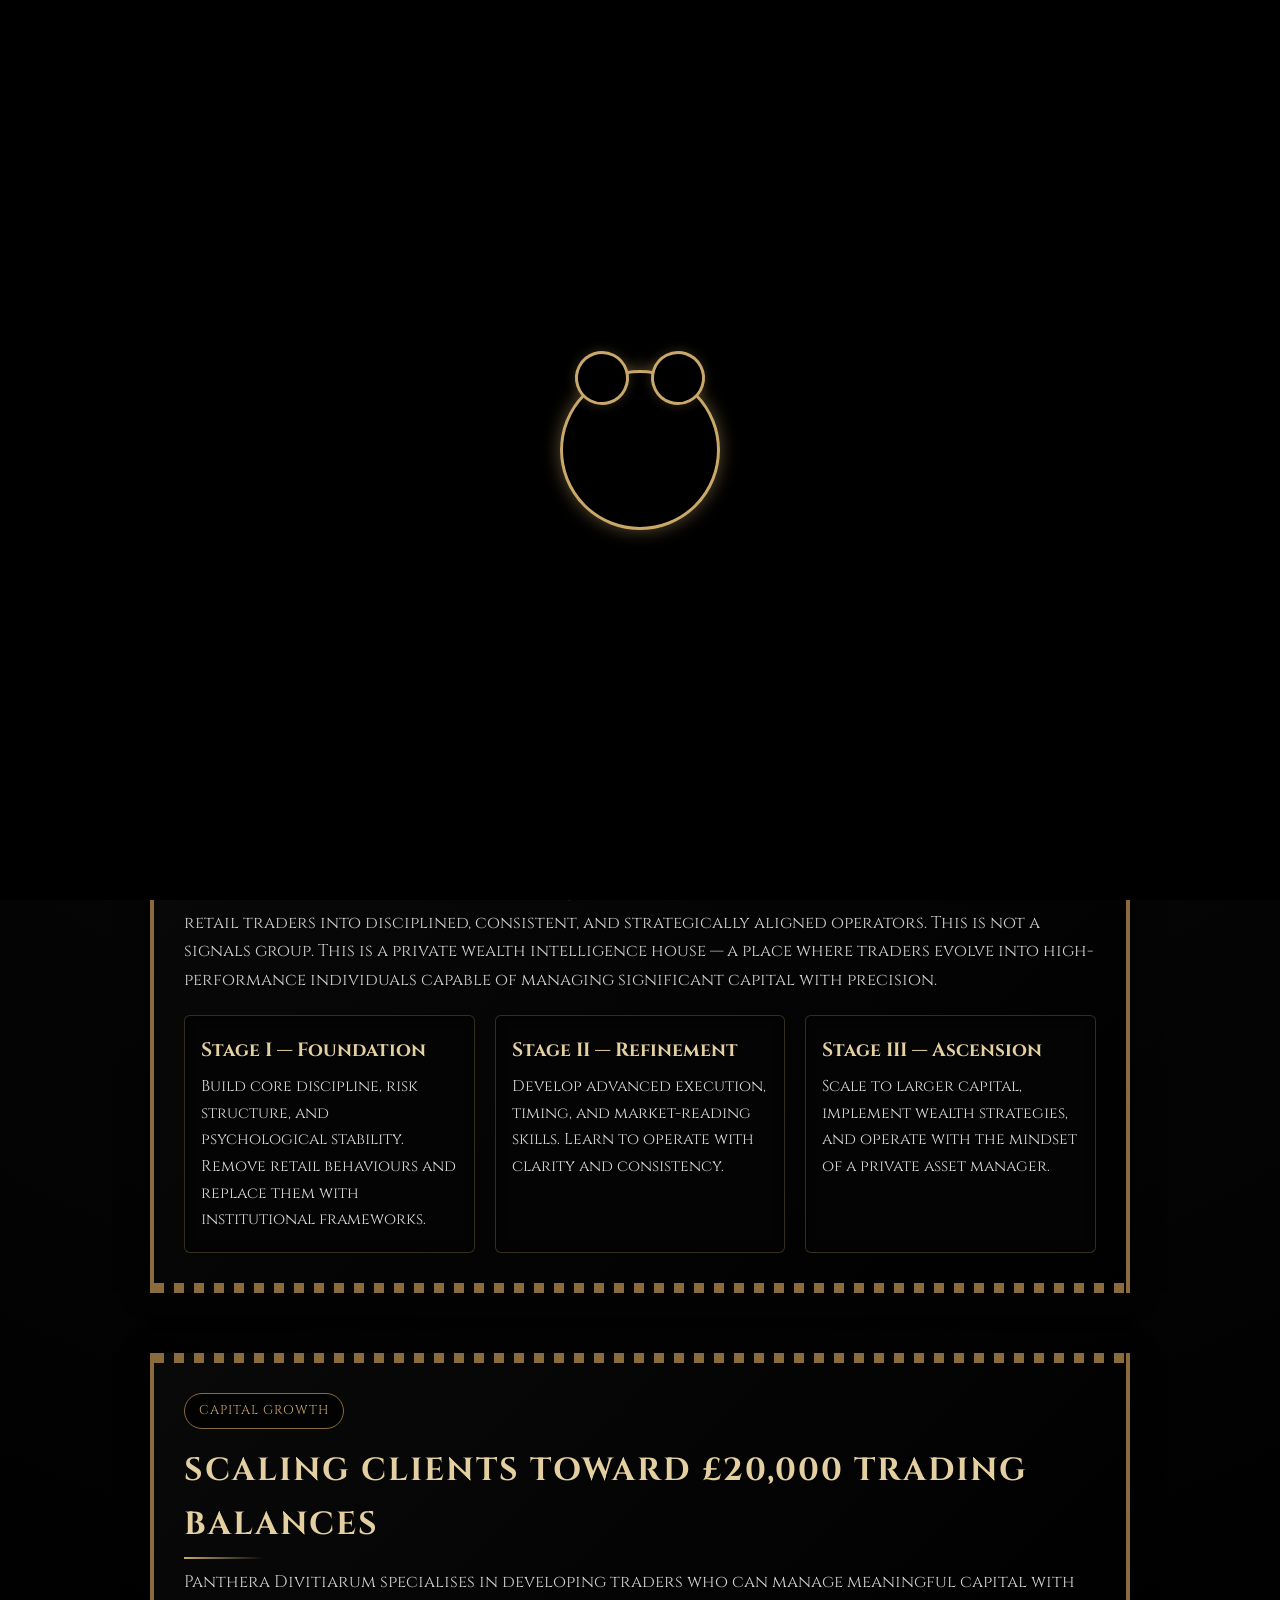
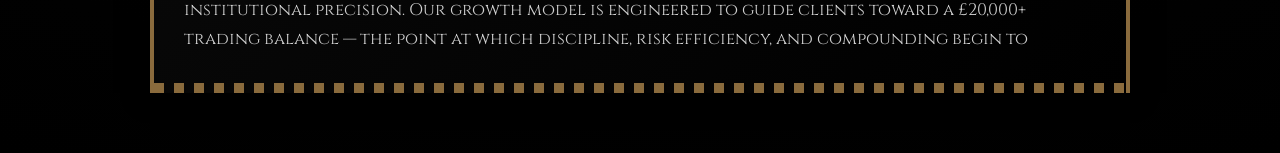
==== index.html @ 15c3a3ea "Fix HTML encoding issues and clean up formatting" ====
<!DOCTYPE html>
<html lang="en">
<head>
  <meta charset="UTF-8" />
  <meta name="viewport" content="width=device-width, initial-scale=1.0" />
  <title>Panthera Divitiarum — Ascension Programme</title>
  <link href="https://fonts.googleapis.com/css2?family=Cinzel:wght@400;700&display=swap" rel="stylesheet">

  <style>
    :root {
      --gold: #c9a86a;
      --gold-soft: #e3cfa0;
      --gold-dark: #8a6b3d;
      --border: rgba(201, 168, 106, 0.25);
      --bg: #050505;
    }

    * {
      box-sizing: border-box;
      margin: 0;
      padding: 0;
    }

    body {
      margin: 0;
      background: radial-gradient(circle at top, #151515 0%, #050505 55%, #000 100%);
      color: #e0e0e0;
      font-family: 'Cinzel', serif;
      line-height: 1.7;
      overflow-x: hidden;
    }

    /* LOADING SCREEN */
    #loader {
      position: fixed;
      inset: 0;
      background: #000;
      display: flex;
      align-items: center;
      justify-content: center;
      z-index: 9999;
      transition: opacity 0.6s ease;
    }

    #loader.hidden {
      opacity: 0;
      pointer-events: none;
    }

    .loader-panther-head {
      width: 160px;
      height: 160px;
      position: relative;
      border: 3px solid var(--gold);
      border-radius: 50%;
      box-shadow: 0 0 18px rgba(201,168,106,0.45);
      animation: breatheGlow 3s ease-in-out infinite;
    }

    .loader-panther-head::before,
    .loader-panther-head::after {
      content: "";
      position: absolute;
      width: 48px;
      height: 48px;
      border: 3px solid var(--gold);
      border-radius: 50%;
      top: -22px;
      background: #000;
      box-shadow: 0 0 12px rgba(201,168,106,0.25);
    }

    .loader-panther-head::before {
      left: 12px;
      transform: rotate(-18deg);
    }

    .loader-panther-head::after {
      right: 12px;
      transform: rotate(18deg);
    }

    @keyframes breatheGlow {
      0% { box-shadow: 0 0 10px rgba(201,168,106,0.25); transform: scale(0.98); }
      50% { box-shadow: 0 0 22px rgba(201,168,106,0.55); transform: scale(1.02); }
      100% { box-shadow: 0 0 10px rgba(201,168,106,0.25); transform: scale(0.98); }
    }

    /* NAVBAR */
    .nav {
      position: sticky;
      top: 0;
      z-index: 20;
      background: rgba(0,0,0,0.9);
      border-bottom: 1px solid var(--border);
      backdrop-filter: blur(6px);
    }

    .nav-inner {
      max-width: 1100px;
      margin: 0 auto;
      padding: 12px 20px;
      display: flex;
      align-items: center;
      justify-content: space-between;
    }

    .nav-logo {
      font-size: 1rem;
      letter-spacing: 4px;
      color: var(--gold-soft);
      text-transform: uppercase;
    }

    .nav-links {
      display: flex;
      gap: 20px;
      font-size: 0.9rem;
      text-transform: uppercase;
      letter-spacing: 1px;
    }

    .nav-links a {
      position: relative;
      padding-bottom: 4px;
      color: var(--gold);
      text-decoration: none;
    }

    .nav-links a::after {
      content: "";
      position: absolute;
      left: 0;
      bottom: 0;
      width: 0;
      height: 1px;
      background: var(--gold);
      transition: width 0.25s ease;
    }

    .nav-links a:hover::after {
      width: 100%;
    }

    /* FOOTPRINT ANIMATION */
    .panther-footprint {
      position: fixed;
      width: 70px;
      height: 90px;
      opacity: 0.12;
      pointer-events: none;
      z-index: 3;
    }

    .panther-footprint::before,
    .panther-footprint::after {
      content: "";
      position: absolute;
      background: var(--gold);
      border-radius: 50%;
    }

    .panther-footprint::before {
      width: 55px;
      height: 45px;
      bottom: 0;
      left: 50%;
      transform: translateX(-50%);
      clip-path: polygon(
        20% 0%, 80% 0%,
        100% 40%, 80% 100%,
        20% 100%, 0% 40%
      );
    }

    .panther-footprint::after {
      width: 18px;
      height: 22px;
      top: 0;
      left: 50%;
      transform: translateX(-50%);
      box-shadow:
        -28px 10px 0 var(--gold),
        0px 0px 0 var(--gold),
        28px 10px 0 var(--gold),
        -14px -5px 0 var(--gold),
        14px -5px 0 var(--gold);
    }

    .walking-print {
      animation: walkAcross 12s linear infinite;
    }

    @keyframes walkAcross {
      0%   { transform: translate(-20%, 110%) rotate(10deg); }
      100% { transform: translate(120%, -10%) rotate(25deg); }
    }

    /* DRIFTING WATERMARK */
    .panther-watermark {
      position: fixed;
      width: 25vw;
      max-width: 260px;
      aspect-ratio: 1 / 1;
      border-radius: 50%;
      border: 3px solid rgba(201,168,106,0.35);
      top: 18%;
      right: -10%;
      opacity: 0.12;
      pointer-events: none;
      z-index: 2;
      display: flex;
      align-items: center;
      justify-content: center;
      animation: driftPanther 40s linear infinite;
    }

    .panther-watermark-inner {
      width: 70%;
      height: 70%;
      border-radius: 50%;
      border: 3px solid rgba(201,168,106,0.6);
      position: relative;
    }

    .panther-watermark-inner::before,
    .panther-watermark-inner::after {
      content: "";
      position: absolute;
      width: 26%;
      height: 26%;
      border-radius: 4px;
      border: 3px solid rgba(201,168,106,0.7);
      top: -6%;
      background: rgba(0,0,0,0.9);
    }

    .panther-watermark-inner::before {
      left: 10%;
      transform: rotate(-18deg);
    }

    .panther-watermark-inner::after {
      right: 10%;
      transform: rotate(18deg);
    }

    @keyframes driftPanther {
      0% { transform: translate(0, 0); }
      50% { transform: translate(-12%, 10%); }
      100% { transform: translate(0, 0); }
    }

    /* HERO */
    header {
      text-align: center;
      padding: 90px 20px 60px;
      border-bottom: 2px solid var(--border);
      position: relative;
      z-index: 5;
    }

    .logo {
      max-width: 260px;
      height: auto;
      margin-bottom: 20px;
      filter: drop-shadow(0 0 14px rgba(201,168,106,0.35));
    }

    h1 {
      font-size: 3.2rem;
      margin: 0;
      letter-spacing: 4px;
      color: var(--gold);
      text-shadow: 0 0 10px rgba(201,168,106,0.3);
    }

    .tagline {
      font-size: 1.2rem;
      font-style: italic;
      color: #b8b8b8;
      margin-top: 12px;
    }

    .subtag {
      margin-top: 8px;
      font-size: 0.95rem;
      color: #8f8f8f;
      letter-spacing: 1px;
      text-transform: uppercase;
    }

    /* SECTION WRAPPERS */
    .section-wrapper {
      max-width: 980px;
      margin: 60px auto;
      padding: 40px 30px;
      border-left: 4px solid var(--gold-dark);
      border-right: 4px solid var(--gold-dark);
      background: linear-gradient(135deg, rgba(10,10,10,0.9), rgba(0,0,0,0.95));
      backdrop-filter: blur(4px);
      box-shadow: 0 0 25px rgba(0,0,0,0.7);
      position: relative;
      z-index: 5;
      overflow: hidden;
    }

    .section-wrapper::before,
    .section-wrapper::after {
      content: "";
      position: absolute;
      left: 0;
      right: 0;
      height: 10px;
      background: repeating-linear-gradient(
        90deg,
        var(--gold-dark),
        var(--gold-dark) 10px,
        transparent 10px,
        transparent 20px
      );
    }

    .section-wrapper::before { top: 0; }
    .section-wrapper::after { bottom: 0; }

    .section-wrapper h2 {
      font-size: 2rem;
      margin-bottom: 15px;
      color: var(--gold-soft);
      text-transform: uppercase;
      letter-spacing: 2px;
      position: relative;
    }

    .section-wrapper h2::after {
      content: "";
      position: absolute;
      left: 0;
      bottom: -6px;
      width: 80px;
      height: 2px;
      background: linear-gradient(90deg, var(--gold), transparent);
    }

    .section-wrapper p {
      font-size: 1.05rem;
      color: #d0d0d0;
    }

    .pill {
      display: inline-block;
      padding: 6px 14px;
      border-radius: 999px;
      border: 1px solid var(--gold-dark);
      color: var(--gold);
      font-size: 0.8rem;
      letter-spacing: 1px;
      text-transform: uppercase;
      margin-bottom: 15px;
      background: rgba(0,0,0,0.7);
    }

    .stage-grid {
      display: grid;
      grid-template-columns: repeat(auto-fit, minmax(260px, 1fr));
      gap: 20px;
      margin-top: 20px;
    }

    .stage-card {
      border: 1px solid var(--border);
      padding: 18px 16px;
      border-radius: 6px;
      background: rgba(5,5,5,0.9);
      box-shadow: inset 0 0 10px rgba(0,0,0,0.7);
    }

    .stage-card h3 {
      font-size: 1.2rem;
      margin-bottom: 8px;
      color: var(--gold-soft);
    }

    .stage-card p {
      font-size: 0.98rem;
      color: #d6d6d6;
    }

    .ethos-list {
      margin-top: 10px;
      padding-left: 18px;
    }

    .ethos-list li {
      margin-bottom: 6px;
      color: #d6d6d6;
    }

    .cta-block {
      text-align: center;
      margin-top: 20px;
    }

    .cta-btn {
      display: inline-block;
      margin: 8px 10px;
      padding: 12px 26px;
      border-radius: 999px;
      border: 1px solid var(--gold);
      color: var(--gold);
      text-decoration: none;
      font-size: 1rem;
      letter-spacing: 1px;
      text-transform: uppercase;
      background: rgba(0,0,0,0.7);
      transition: background 0.25s ease, color 0.25s ease, transform 0.2s ease;
    }

    .cta-btn:hover {
      background: var(--gold);
      color: #000;
      transform: translateY(-1px);
    }

    footer {
      text-align: center;
      padding: 40px 20px;
      font-size: 0.9rem;
      color: #777;
      border-top: 2px solid var(--border);
      margin-top: 80px;
      z-index: 5;
      position: relative;
      background: rgba(0,0,0,0.9);
    }

    @media (max-width: 768px) {
      h1 { font-size: 2.4rem; }
      header { padding: 70px 16px 40px; }
      .section-wrapper {
        margin: 40px 12px;
        padding: 30px 18px;
      }
      .nav-inner {
        flex-direction: column;
        gap: 8px;
      }
      .nav-links {
        gap: 14px;
        font-size: 0.8rem;
      }
      .panther-watermark {
        width: 40vw;
        top: 25%;
        right: -20%;
      }
    }
  </style>
</head>

<body>
  <!-- LOADING SCREEN -->
  <div id="loader">
    <div class="loader-panther-head"></div>
  </div>

  <!-- DRIFTING WATERMARK -->
  <div class="panther-watermark">
    <div class="panther-watermark-inner"></div>
  </div>

  <!-- FOOTPRINTS -->
  <div class="panther-footprint walking-print" style="top: 20%; left: -20%; animation-delay: 0s;"></div>
  <div class="panther-footprint walking-print" style="top: 45%; left: -25%; animation-delay: 4s;"></div>
  <div class="panther-footprint walking-print" style="top: 70%; left: -30%; animation-delay: 8s;"></div>

  <!-- NAVBAR -->
  <nav class="nav">
    <div class="nav-inner">
      <div class="nav-logo">PANTHERA DIVITIARUM</div>
      <div class="nav-links">
        <a href="#top">Home</a>
        <a href="#programme">Programme</a>
        <a href="#capital">Capital Growth</a>
        <a href="#standards">Standards</a>
        <a href="#ethos">Ethos</a>
        <a href="#apply">Apply</a>
      </div>
    </div>
  </nav>

  <!-- HERO -->
  <header id="top">
    <img src="logo.png" alt="Panthera Divitiarum Logo" class="logo">
    <h1>PANTHERA DIVITIARUM</h1>
    <p class="tagline">Wealth is hunted, not hoped for.</p>
    <p class="subtag">Private Wealth Intelligence • Ascension Trading Programme</p>
  </header>

  <!-- PROGRAMME SECTION -->
  <section id="programme" class="section-wrapper">
    <span class="pill">Ascension Programme</span>
    <h2>The Path to Institutional Discipline</h2>
    <p>
      The Ascension Programme is a structured, elite-level development system designed to transform retail traders into disciplined, consistent, and strategically aligned operators. This is not a signals group. This is a private wealth intelligence house — a place where traders evolve into high-performance individuals capable of managing significant capital with precision.
    </p>

    <div class="stage-grid">
      <div class="stage-card">
        <h3>Stage I — Foundation</h3>
        <p>Build core discipline, risk structure, and psychological stability. Remove retail behaviours and replace them with institutional frameworks.</p>
      </div>
      <div class="stage-card">
        <h3>Stage II — Refinement</h3>
        <p>Develop advanced execution, timing, and market-reading skills. Learn to operate with clarity and consistency.</p>
      </div>
      <div class="stage-card">
        <h3>Stage III — Ascension</h3>
        <p>Scale to larger capital, implement wealth strategies, and operate with the mindset of a private asset manager.</p>
      </div>
    </div>
  </section>

  <!-- CAPITAL GROWTH SECTION -->
  <section id="capital" class="section-wrapper">
    <span class="pill">Capital Growth</span>
    <h2>Scaling Clients Toward £20,000 Trading Balances</h2>
    <p>
      Panthera Divitiarum specialises in developing traders who can manage meaningful capital with institutional precision. Our growth model is engineered to guide clients toward a £20,000+ trading balance — the point at which discipline, risk efficiency, and compounding begin to
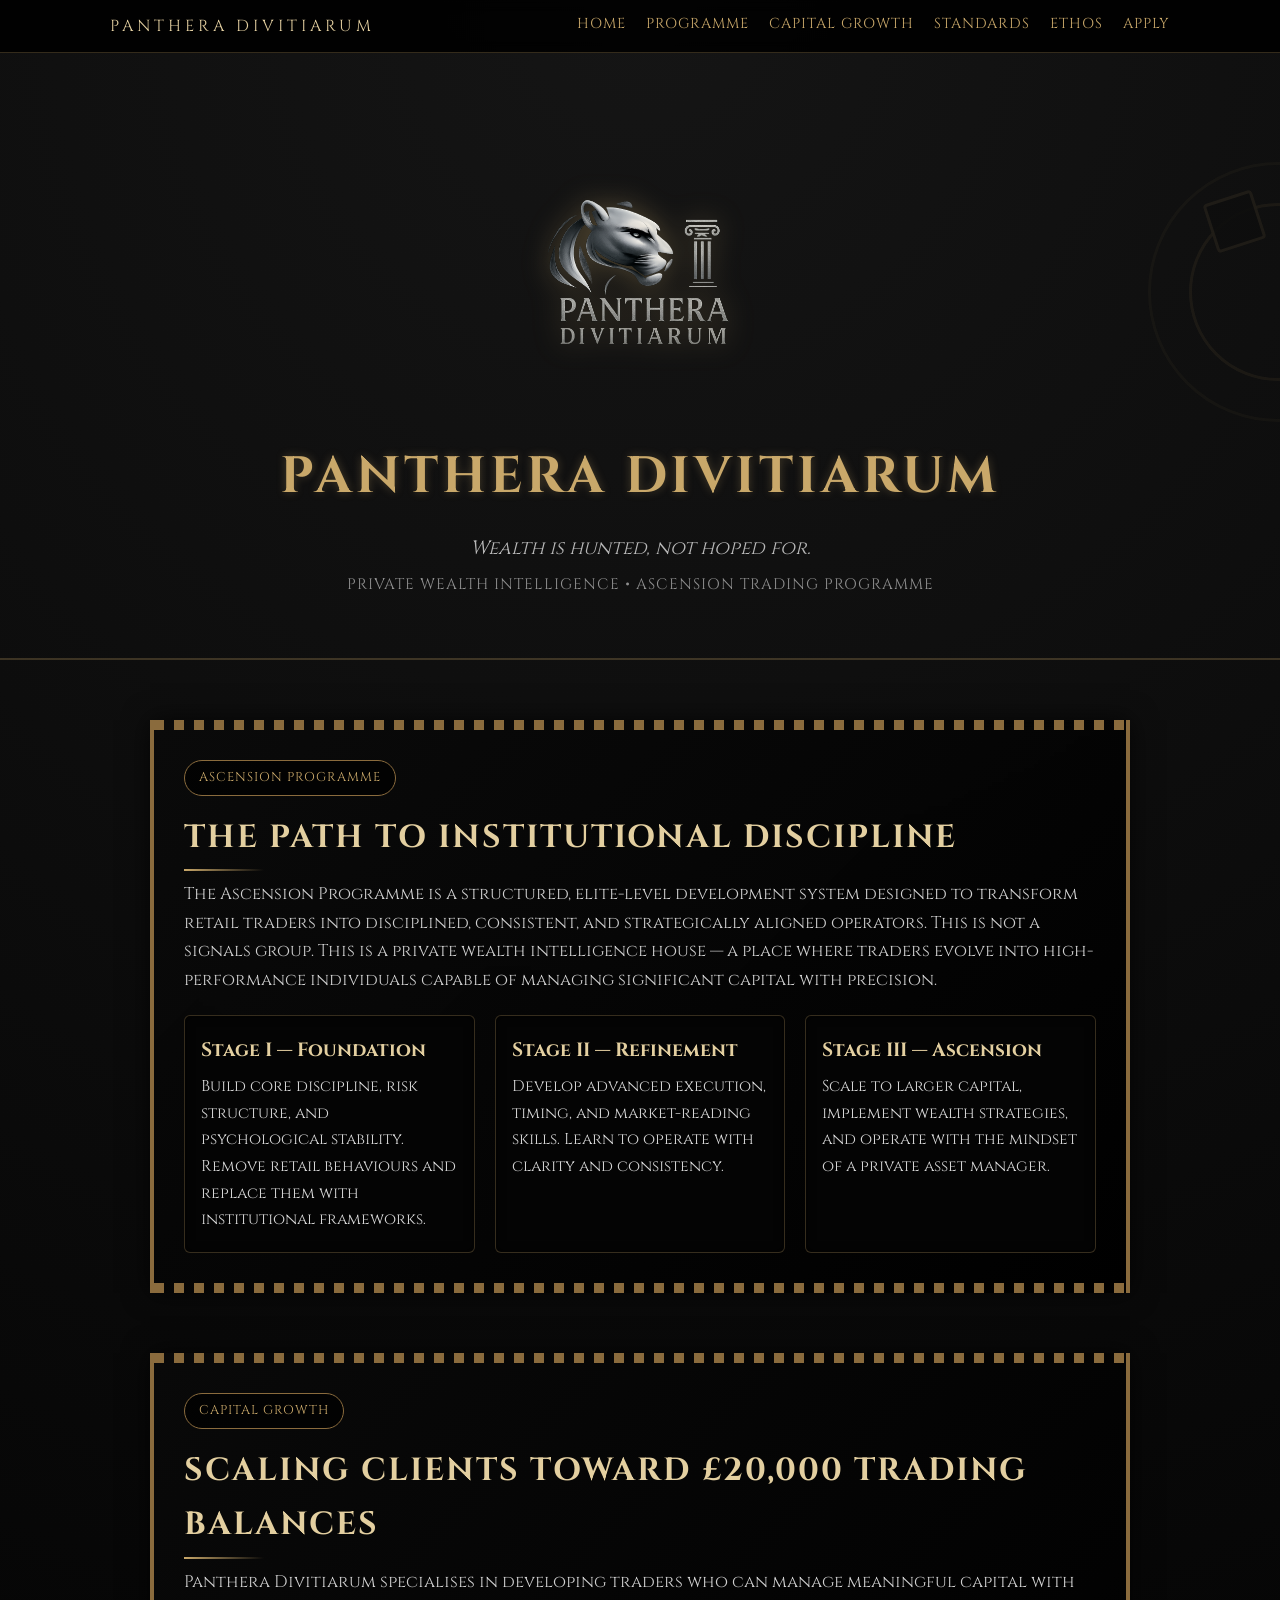
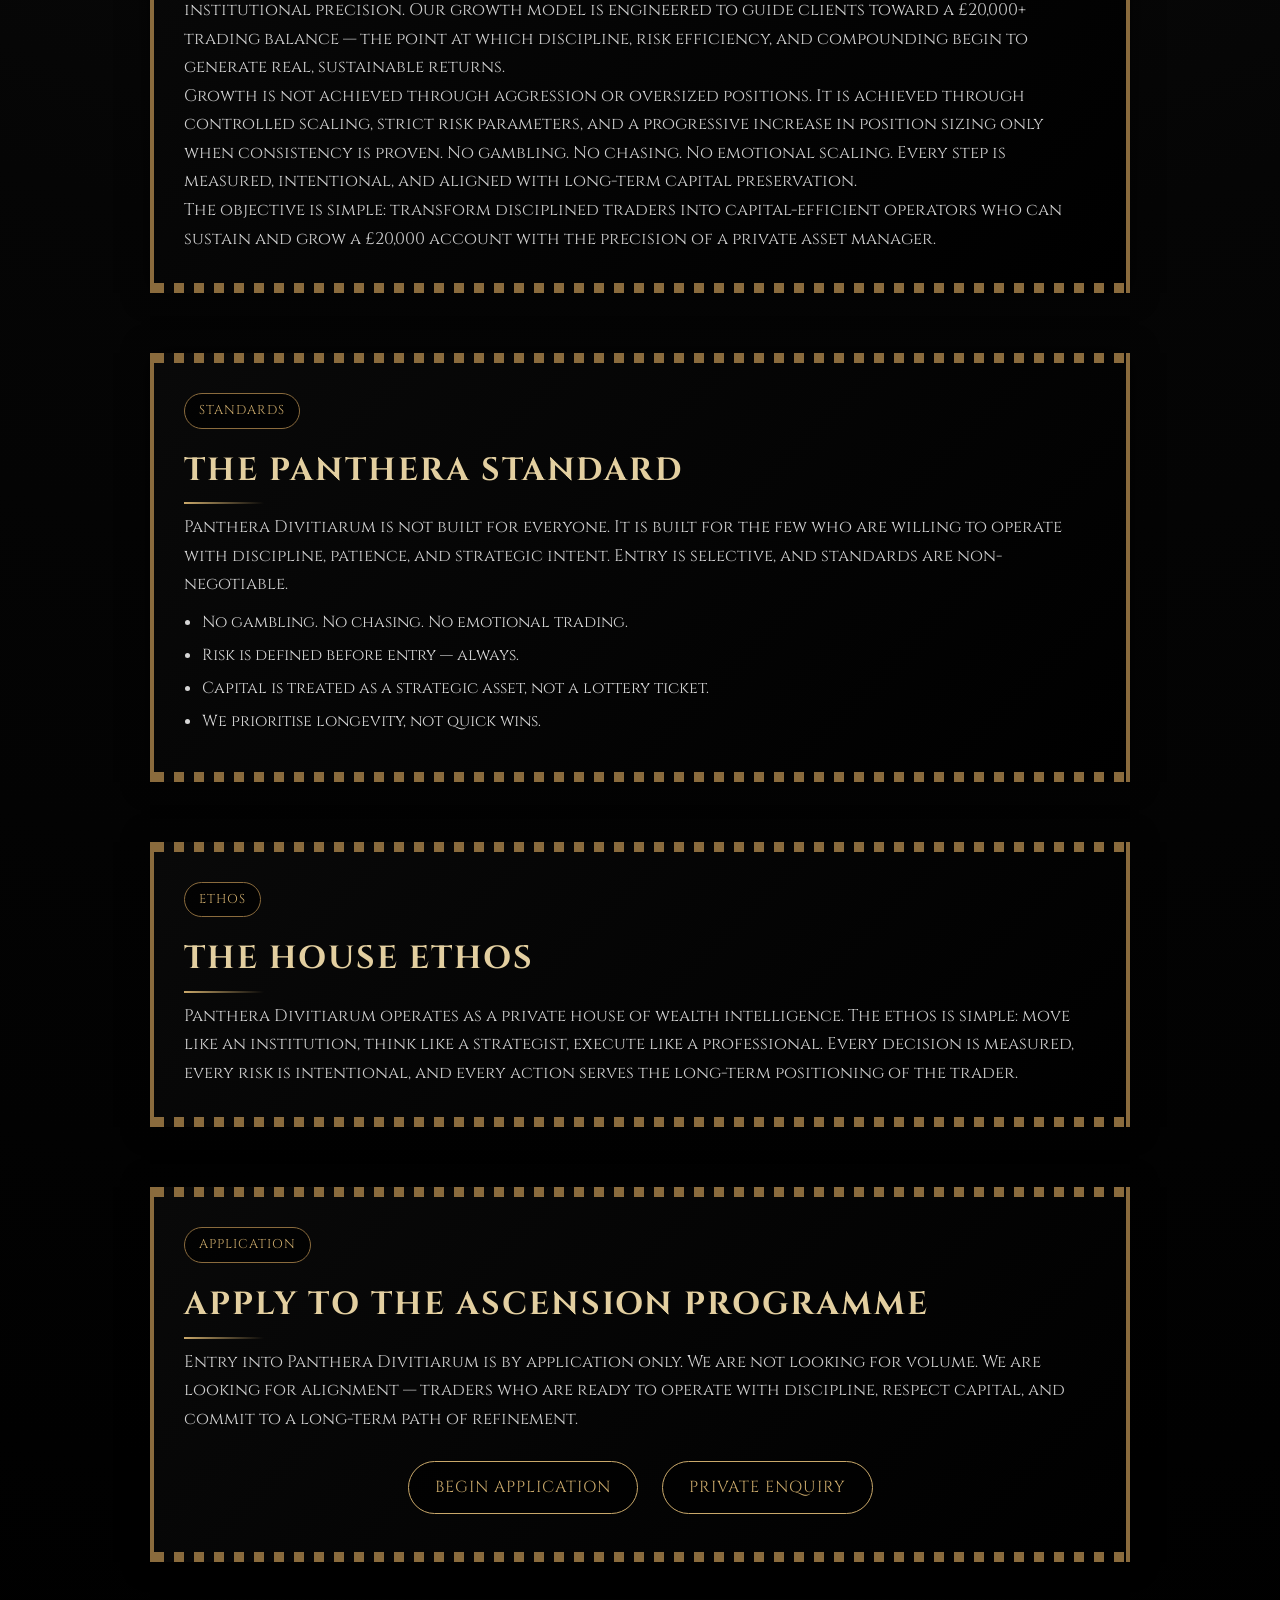
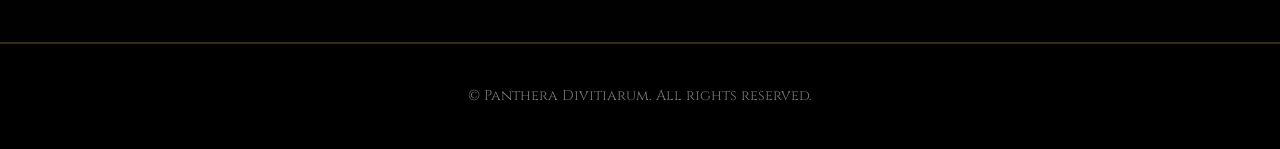
==== commit 29834010: "Fix HTML encoding issues and update content" ====
--- a/index.html
+++ b/index.html
@@ -527,4 +527,75 @@
     <span class="pill">Capital Growth</span>
     <h2>Scaling Clients Toward £20,000 Trading Balances</h2>
     <p>
-      Panthera Divitiarum specialises in developing traders who can manage meaningful capital with institutional precision. Our growth model is engineered to guide clients toward a £20,000+ trading balance — the point at which discipline, risk efficiency, and compounding begin to
+      Panthera Divitiarum specialises in developing traders who can manage meaningful capital with institutional precision.
+      Our growth model is engineered to guide clients toward a £20,000+ trading balance — the point at which discipline,
+      risk efficiency, and compounding begin to generate real, sustainable returns.
+    </p>
+    <p>
+      Growth is not achieved through aggression or oversized positions. It is achieved through controlled scaling,
+      strict risk parameters, and a progressive increase in position sizing only when consistency is proven.
+      No gambling. No chasing. No emotional scaling. Every step is measured, intentional, and aligned with long-term capital preservation.
+    </p>
+    <p>
+      The objective is simple: transform disciplined traders into capital-efficient operators who can sustain and grow
+      a £20,000 account with the precision of a private asset manager.
+    </p>
+  </section>
+
+  <!-- STANDARDS SECTION -->
+  <section id="standards" class="section-wrapper">
+    <span class="pill">Standards</span>
+    <h2>The Panthera Standard</h2>
+    <p>
+      Panthera Divitiarum is not built for everyone. It is built for the few who are willing to operate with discipline, patience, and strategic intent. Entry is selective, and standards are non-negotiable.
+    </p>
+    <ul class="ethos-list">
+      <li>No gambling. No chasing. No emotional trading.</li>
+      <li>Risk is defined before entry — always.</li>
+      <li>Capital is treated as a strategic asset, not a lottery ticket.</li>
+      <li>We prioritise longevity, not quick wins.</li>
+    </ul>
+  </section>
+
+  <!-- ETHOS SECTION -->
+  <section id="ethos" class="section-wrapper">
+    <span class="pill">Ethos</span>
+    <h2>The House Ethos</h2>
+    <p>
+      Panthera Divitiarum operates as a private house of wealth intelligence. The ethos is simple: move like an institution, think like a strategist, execute like a professional. Every decision is measured, every risk is intentional, and every action serves the long-term positioning of the trader.
+    </p>
+  </section>
+
+  <!-- APPLY SECTION -->
+  <section id="apply" class="section-wrapper">
+    <span class="pill">Application</span>
+    <h2>Apply to the Ascension Programme</h2>
+    <p>
+      Entry into Panthera Divitiarum is by application only. We are not looking for volume. We are looking for alignment — traders who are ready to operate with discipline, respect capital, and commit to a long-term path of refinement.
+    </p>
+    <div class="cta-block">
+      <a href="apply.html" class="cta-btn">Begin Application</a>
+      <a href="mailto:contact@pantheradivitiarum.com" class="cta-btn">Private Enquiry</a>
+    </div>
+  </section>
+
+  <footer>
+    <p>© Panthera Divitiarum. All rights reserved.</p>
+  </footer>
+
+  <script>
+    // Hide loader after page load
+    window.addEventListener('load', function () {
+      const loader = document.getElementById('loader');
+      if (!loader) return;
+
+      setTimeout(function () {
+        loader.classList.add('hidden');
+        setTimeout(function () {
+          loader.style.display = 'none';
+        }, 700);
+      }, 1500);
+    });
+  </script>
+</body>
+</html>
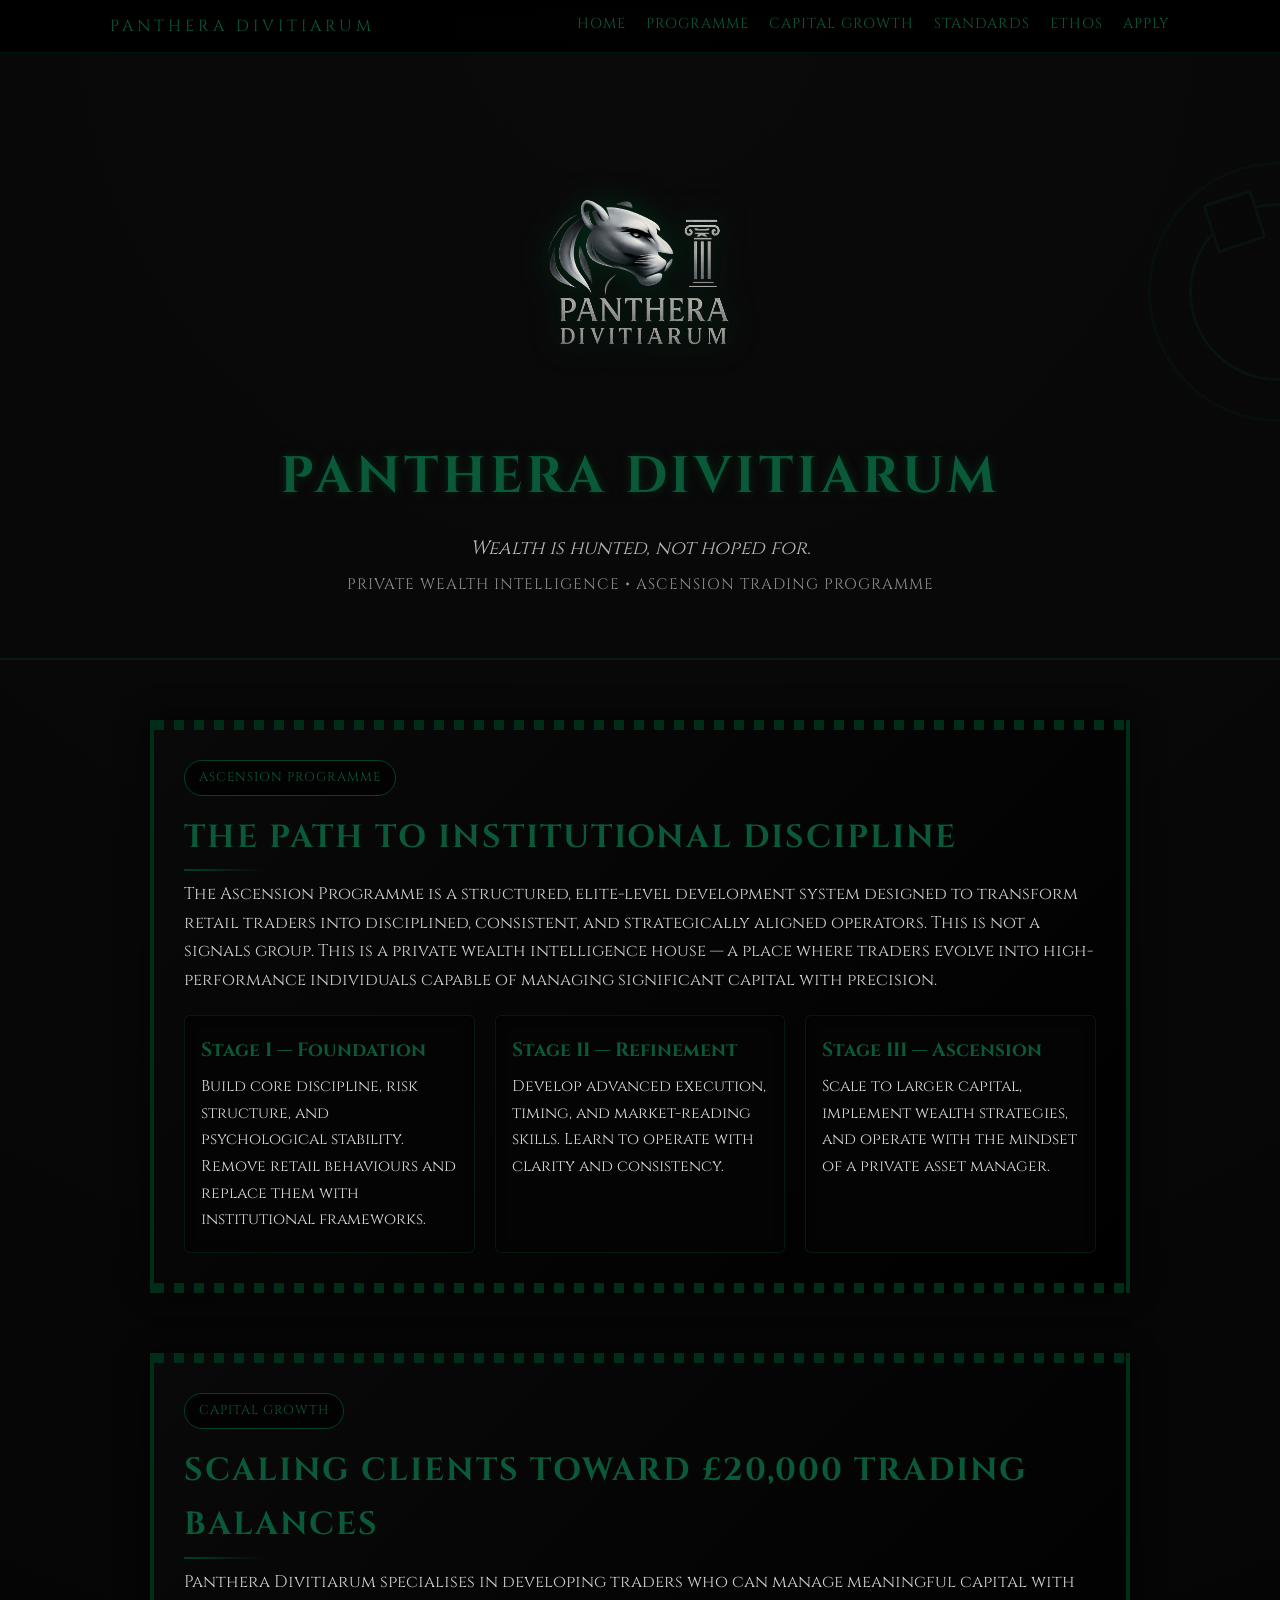
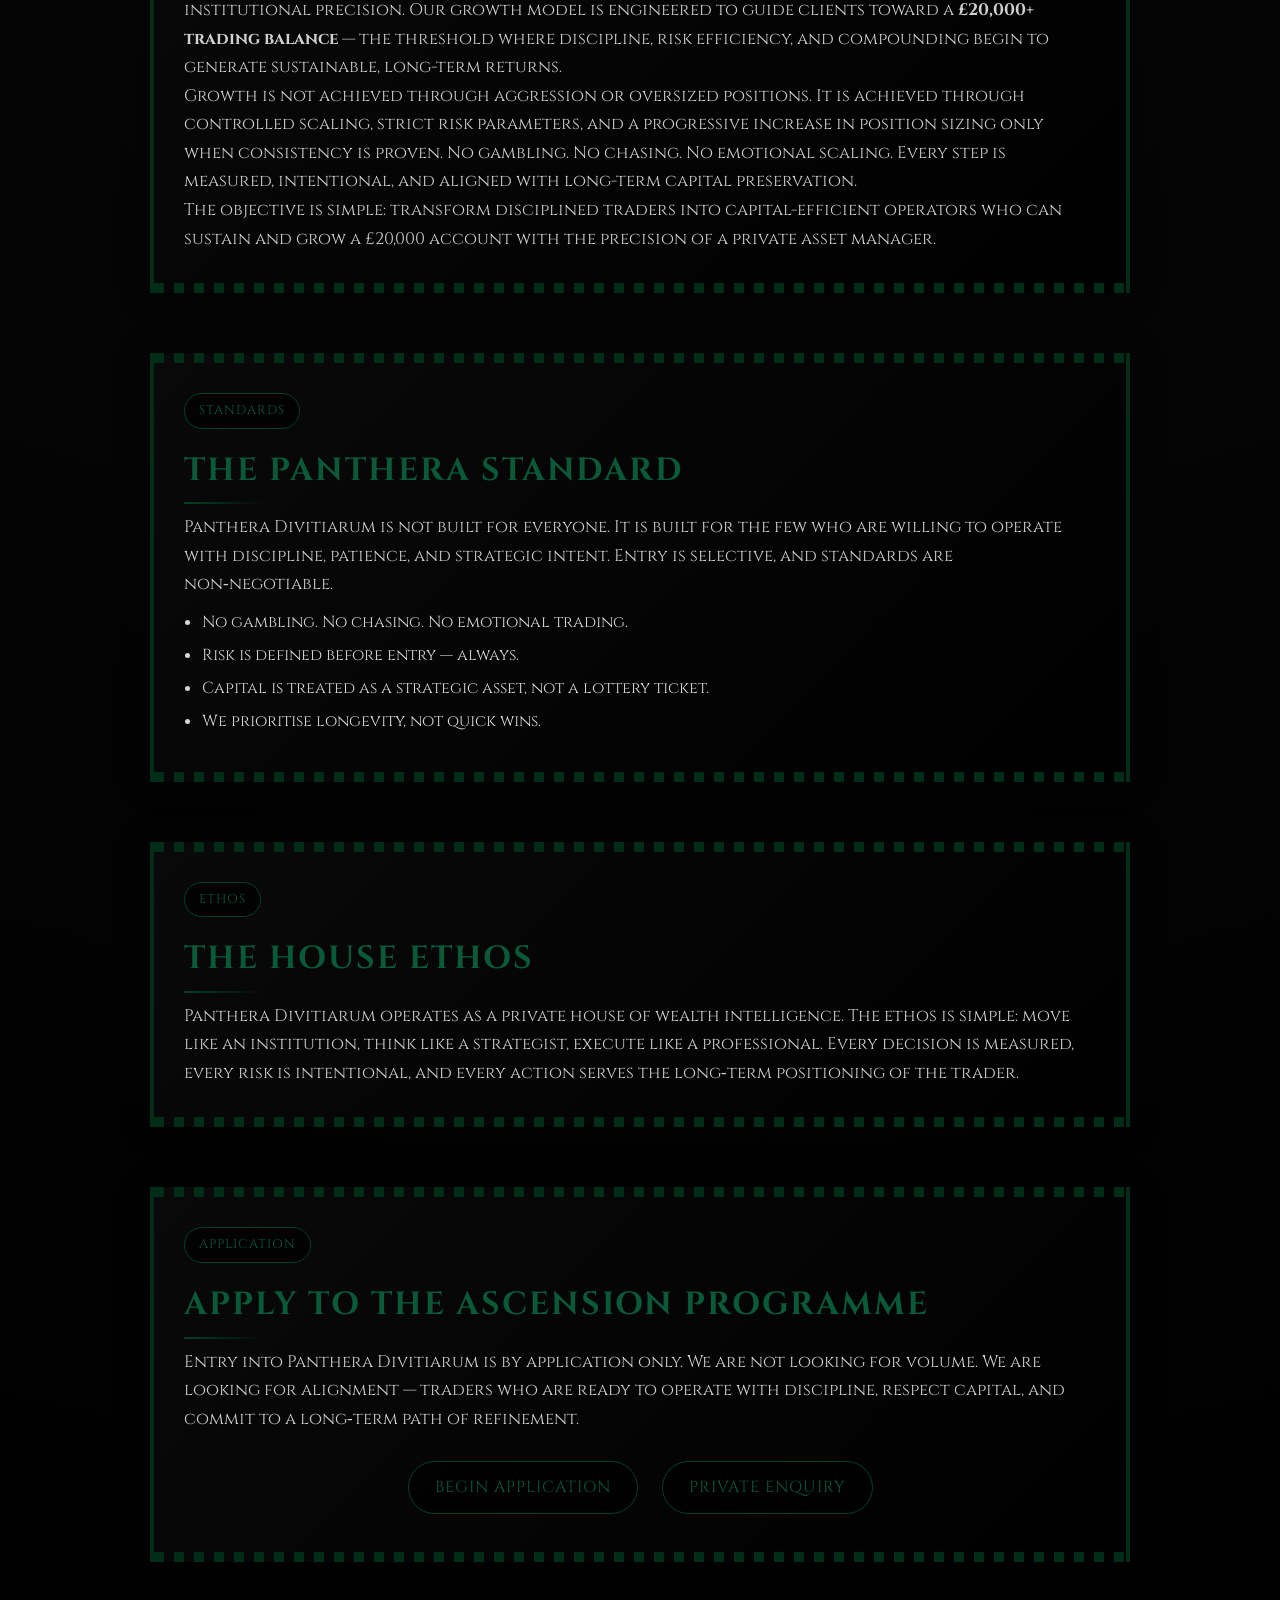
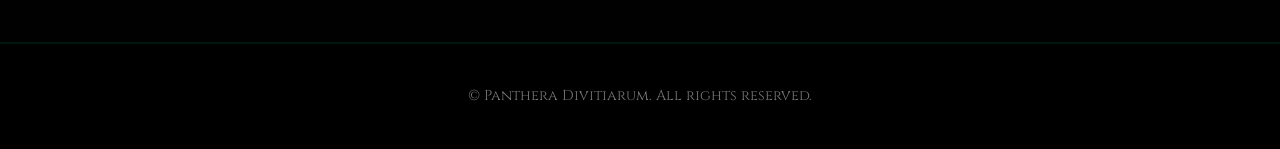
==== commit 204c59c3: "Refactor index.html with updated styles and structure" ====
--- a/index.html
+++ b/index.html
@@ -8,10 +8,10 @@
 
   <style>
     :root {
-      --gold: #c9a86a;
-      --gold-soft: #e3cfa0;
-      --gold-dark: #8a6b3d;
-      --border: rgba(201, 168, 106, 0.25);
+      --brg: #004225;          /* Primary British Racing Green */
+      --brg-soft: #0a5a3a;     /* Hover / soft glow */
+      --brg-dark: #002d18;     /* Deep shadow glow */
+      --border: rgba(0, 66, 37, 0.35);
       --bg: #050505;
     }
 
@@ -23,7 +23,7 @@
 
     body {
       margin: 0;
-      background: radial-gradient(circle at top, #151515 0%, #050505 55%, #000 100%);
+      background: radial-gradient(circle at top, #0a0a0a 0%, #050505 55%, #000 100%);
       color: #e0e0e0;
       font-family: 'Cinzel', serif;
       line-height: 1.7;
@@ -51,9 +51,9 @@
       width: 160px;
       height: 160px;
       position: relative;
-      border: 3px solid var(--gold);
+      border: 3px solid var(--brg);
       border-radius: 50%;
-      box-shadow: 0 0 18px rgba(201,168,106,0.45);
+      box-shadow: 0 0 18px var(--brg-dark);
       animation: breatheGlow 3s ease-in-out infinite;
     }
 
@@ -63,11 +63,11 @@
       position: absolute;
       width: 48px;
       height: 48px;
-      border: 3px solid var(--gold);
+      border: 3px solid var(--brg);
       border-radius: 50%;
       top: -22px;
       background: #000;
-      box-shadow: 0 0 12px rgba(201,168,106,0.25);
+      box-shadow: 0 0 12px var(--brg-dark);
     }
 
     .loader-panther-head::before {
@@ -81,9 +81,9 @@
     }
 
     @keyframes breatheGlow {
-      0% { box-shadow: 0 0 10px rgba(201,168,106,0.25); transform: scale(0.98); }
-      50% { box-shadow: 0 0 22px rgba(201,168,106,0.55); transform: scale(1.02); }
-      100% { box-shadow: 0 0 10px rgba(201,168,106,0.25); transform: scale(0.98); }
+      0% { box-shadow: 0 0 10px var(--brg-dark); transform: scale(0.98); }
+      50% { box-shadow: 0 0 22px var(--brg-soft); transform: scale(1.02); }
+      100% { box-shadow: 0 0 10px var(--brg-dark); transform: scale(0.98); }
     }
 
     /* NAVBAR */
@@ -108,7 +108,7 @@
     .nav-logo {
       font-size: 1rem;
       letter-spacing: 4px;
-      color: var(--gold-soft);
+      color: var(--brg-soft);
       text-transform: uppercase;
     }
 
@@ -123,7 +123,7 @@
     .nav-links a {
       position: relative;
       padding-bottom: 4px;
-      color: var(--gold);
+      color: var(--brg-soft);
       text-decoration: none;
     }
 
@@ -134,7 +134,7 @@
       bottom: 0;
       width: 0;
       height: 1px;
-      background: var(--gold);
+      background: var(--brg);
       transition: width 0.25s ease;
     }
 
@@ -156,7 +156,7 @@
     .panther-footprint::after {
       content: "";
       position: absolute;
-      background: var(--gold);
+      background: var(--brg);
       border-radius: 50%;
     }
 
@@ -180,11 +180,11 @@
       left: 50%;
       transform: translateX(-50%);
       box-shadow:
-        -28px 10px 0 var(--gold),
-        0px 0px 0 var(--gold),
-        28px 10px 0 var(--gold),
-        -14px -5px 0 var(--gold),
-        14px -5px 0 var(--gold);
+        -28px 10px 0 var(--brg),
+        0px 0px 0 var(--brg),
+        28px 10px 0 var(--brg),
+        -14px -5px 0 var(--brg),
+        14px -5px 0 var(--brg);
     }
 
     .walking-print {
@@ -203,7 +203,7 @@
       max-width: 260px;
       aspect-ratio: 1 / 1;
       border-radius: 50%;
-      border: 3px solid rgba(201,168,106,0.35);
+      border: 3px solid var(--brg);
       top: 18%;
       right: -10%;
       opacity: 0.12;
@@ -219,7 +219,7 @@
       width: 70%;
       height: 70%;
       border-radius: 50%;
-      border: 3px solid rgba(201,168,106,0.6);
+      border: 3px solid var(--brg-soft);
       position: relative;
     }
 
@@ -230,7 +230,7 @@
       width: 26%;
       height: 26%;
       border-radius: 4px;
-      border: 3px solid rgba(201,168,106,0.7);
+      border: 3px solid var(--brg-soft);
       top: -6%;
       background: rgba(0,0,0,0.9);
     }
@@ -264,15 +264,15 @@
       max-width: 260px;
       height: auto;
       margin-bottom: 20px;
-      filter: drop-shadow(0 0 14px rgba(201,168,106,0.35));
+      filter: drop-shadow(0 0 14px var(--brg-dark));
     }
 
     h1 {
       font-size: 3.2rem;
       margin: 0;
       letter-spacing: 4px;
-      color: var(--gold);
-      text-shadow: 0 0 10px rgba(201,168,106,0.3);
+      color: var(--brg-soft);
+      text-shadow: 0 0 10px var(--brg-dark);
     }
 
     .tagline {
@@ -295,8 +295,8 @@
       max-width: 980px;
       margin: 60px auto;
       padding: 40px 30px;
-      border-left: 4px solid var(--gold-dark);
-      border-right: 4px solid var(--gold-dark);
+      border-left: 4px solid var(--brg-dark);
+      border-right: 4px solid var(--brg-dark);
       background: linear-gradient(135deg, rgba(10,10,10,0.9), rgba(0,0,0,0.95));
       backdrop-filter: blur(4px);
       box-shadow: 0 0 25px rgba(0,0,0,0.7);
@@ -314,8 +314,8 @@
       height: 10px;
       background: repeating-linear-gradient(
         90deg,
-        var(--gold-dark),
-        var(--gold-dark) 10px,
+        var(--brg-dark),
+        var(--brg-dark) 10px,
         transparent 10px,
         transparent 20px
       );
@@ -327,7 +327,7 @@
     .section-wrapper h2 {
       font-size: 2rem;
       margin-bottom: 15px;
-      color: var(--gold-soft);
+      color: var(--brg-soft);
       text-transform: uppercase;
       letter-spacing: 2px;
       position: relative;
@@ -340,7 +340,7 @@
       bottom: -6px;
       width: 80px;
       height: 2px;
-      background: linear-gradient(90deg, var(--gold), transparent);
+      background: linear-gradient(90deg, var(--brg), transparent);
     }
 
     .section-wrapper p {
@@ -352,8 +352,8 @@
       display: inline-block;
       padding: 6px 14px;
       border-radius: 999px;
-      border: 1px solid var(--gold-dark);
-      color: var(--gold);
+      border: 1px solid var(--brg);
+      color: var(--brg-soft);
       font-size: 0.8rem;
       letter-spacing: 1px;
       text-transform: uppercase;
@@ -379,7 +379,7 @@
     .stage-card h3 {
       font-size: 1.2rem;
       margin-bottom: 8px;
-      color: var(--gold-soft);
+      color: var(--brg-soft);
     }
 
     .stage-card p {
@@ -407,8 +407,8 @@
       margin: 8px 10px;
       padding: 12px 26px;
       border-radius: 999px;
-      border: 1px solid var(--gold);
-      color: var(--gold);
+      border: 1px solid var(--brg);
+      color: var(--brg-soft);
       text-decoration: none;
       font-size: 1rem;
       letter-spacing: 1px;
@@ -418,8 +418,8 @@
     }
 
     .cta-btn:hover {
-      background: var(--gold);
-      color: #000;
+      background: var(--brg);
+      color: #fff;
       transform: translateY(-1px);
     }
 
@@ -458,8 +458,8 @@
     }
   </style>
 </head>
-
 <body>
+
   <!-- LOADING SCREEN -->
   <div id="loader">
     <div class="loader-panther-head"></div>
@@ -526,29 +526,33 @@
   <section id="capital" class="section-wrapper">
     <span class="pill">Capital Growth</span>
     <h2>Scaling Clients Toward £20,000 Trading Balances</h2>
+
     <p>
       Panthera Divitiarum specialises in developing traders who can manage meaningful capital with institutional precision.
-      Our growth model is engineered to guide clients toward a £20,000+ trading balance — the point at which discipline,
-      risk efficiency, and compounding begin to generate real, sustainable returns.
+      Our growth model is engineered to guide clients toward a <strong>£20,000+ trading balance</strong> — the threshold where
+      discipline, risk efficiency, and compounding begin to generate sustainable, long-term returns.
     </p>
+
     <p>
       Growth is not achieved through aggression or oversized positions. It is achieved through controlled scaling,
       strict risk parameters, and a progressive increase in position sizing only when consistency is proven.
       No gambling. No chasing. No emotional scaling. Every step is measured, intentional, and aligned with long-term capital preservation.
     </p>
+
     <p>
       The objective is simple: transform disciplined traders into capital-efficient operators who can sustain and grow
       a £20,000 account with the precision of a private asset manager.
     </p>
   </section>
-
-  <!-- STANDARDS SECTION -->
+    <!-- STANDARDS SECTION -->
   <section id="standards" class="section-wrapper">
     <span class="pill">Standards</span>
     <h2>The Panthera Standard</h2>
     <p>
-      Panthera Divitiarum is not built for everyone. It is built for the few who are willing to operate with discipline, patience, and strategic intent. Entry is selective, and standards are non-negotiable.
+      Panthera Divitiarum is not built for everyone. It is built for the few who are willing to operate with discipline,
+      patience, and strategic intent. Entry is selective, and standards are non‑negotiable.
     </p>
+
     <ul class="ethos-list">
       <li>No gambling. No chasing. No emotional trading.</li>
       <li>Risk is defined before entry — always.</li>
@@ -562,7 +566,9 @@
     <span class="pill">Ethos</span>
     <h2>The House Ethos</h2>
     <p>
-      Panthera Divitiarum operates as a private house of wealth intelligence. The ethos is simple: move like an institution, think like a strategist, execute like a professional. Every decision is measured, every risk is intentional, and every action serves the long-term positioning of the trader.
+      Panthera Divitiarum operates as a private house of wealth intelligence. The ethos is simple:
+      move like an institution, think like a strategist, execute like a professional.
+      Every decision is measured, every risk is intentional, and every action serves the long‑term positioning of the trader.
     </p>
   </section>
 
@@ -571,20 +577,24 @@
     <span class="pill">Application</span>
     <h2>Apply to the Ascension Programme</h2>
     <p>
-      Entry into Panthera Divitiarum is by application only. We are not looking for volume. We are looking for alignment — traders who are ready to operate with discipline, respect capital, and commit to a long-term path of refinement.
+      Entry into Panthera Divitiarum is by application only. We are not looking for volume.
+      We are looking for alignment — traders who are ready to operate with discipline,
+      respect capital, and commit to a long‑term path of refinement.
     </p>
+
     <div class="cta-block">
       <a href="apply.html" class="cta-btn">Begin Application</a>
       <a href="mailto:contact@pantheradivitiarum.com" class="cta-btn">Private Enquiry</a>
     </div>
   </section>
 
+  <!-- FOOTER -->
   <footer>
     <p>© Panthera Divitiarum. All rights reserved.</p>
   </footer>
 
+  <!-- JS: LOADER FADE OUT -->
   <script>
-    // Hide loader after page load
     window.addEventListener('load', function () {
       const loader = document.getElementById('loader');
       if (!loader) return;
@@ -597,5 +607,6 @@
       }, 1500);
     });
   </script>
+
 </body>
 </html>
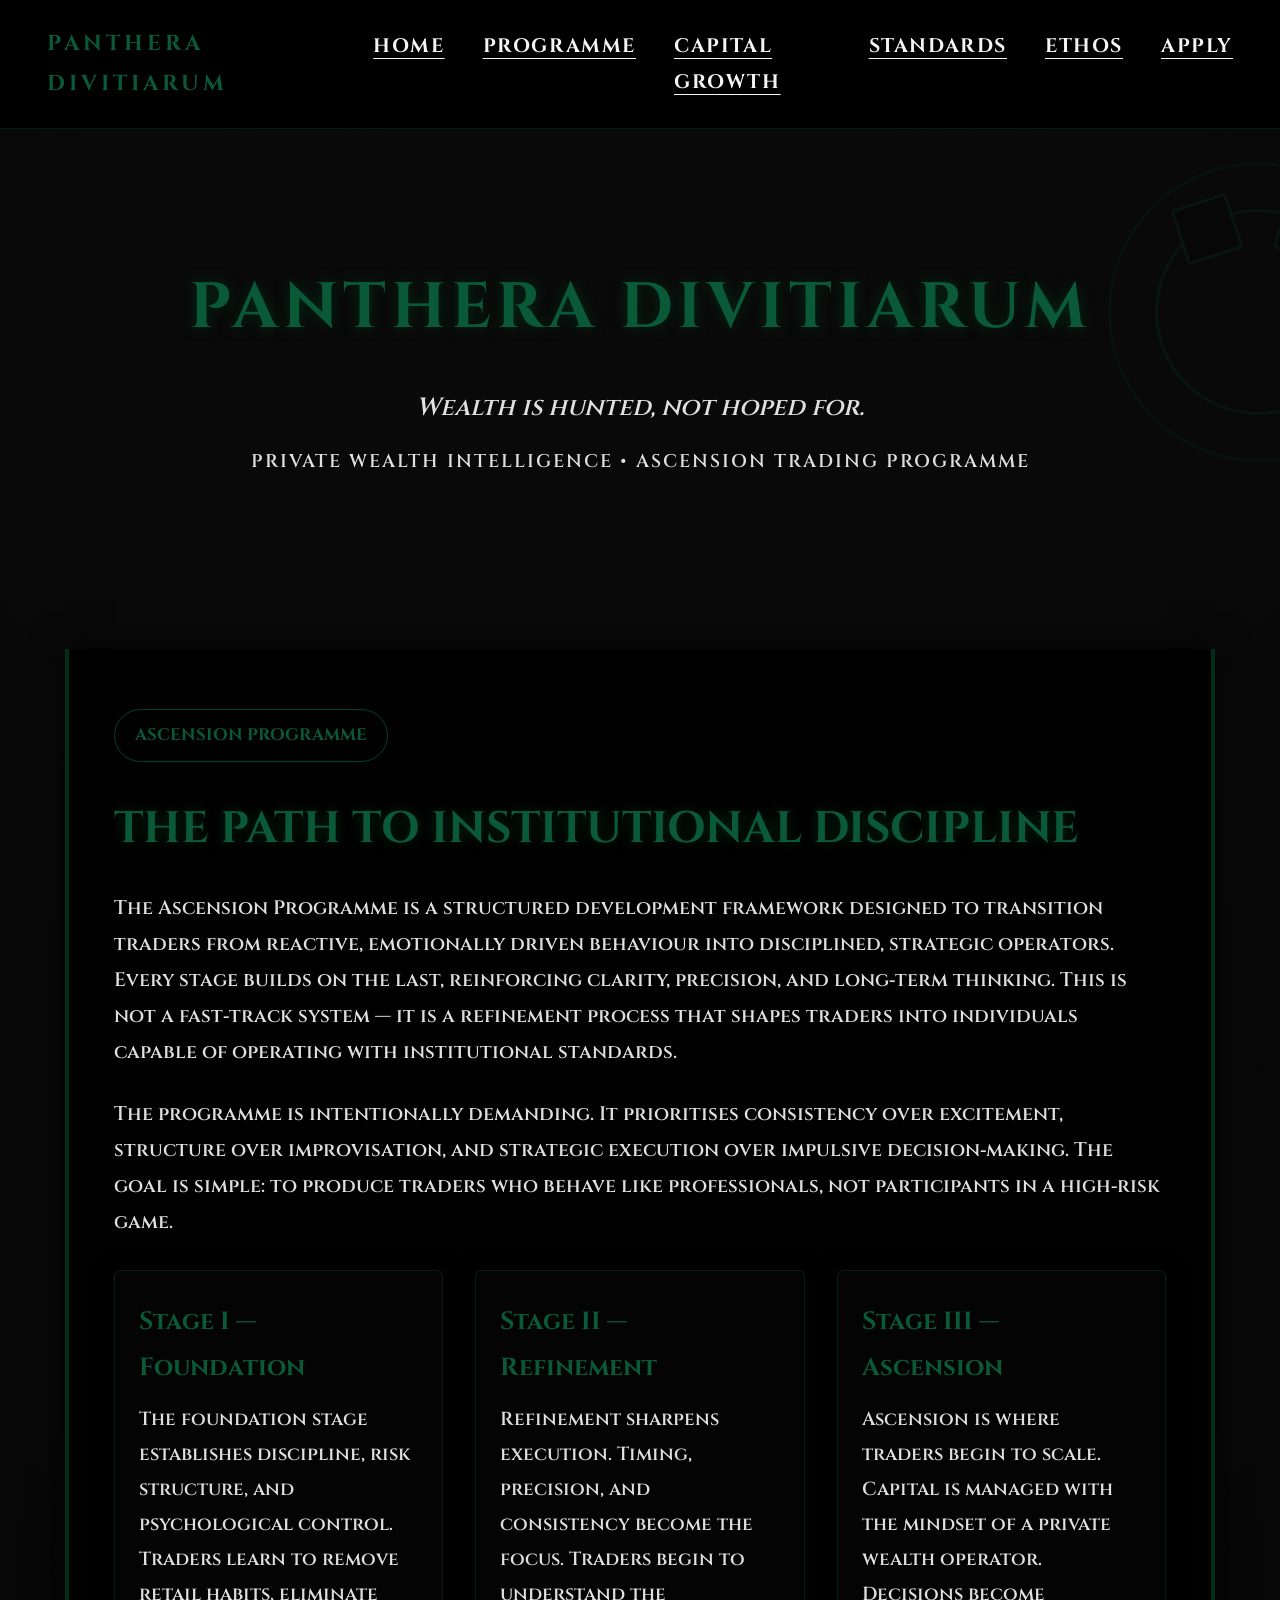
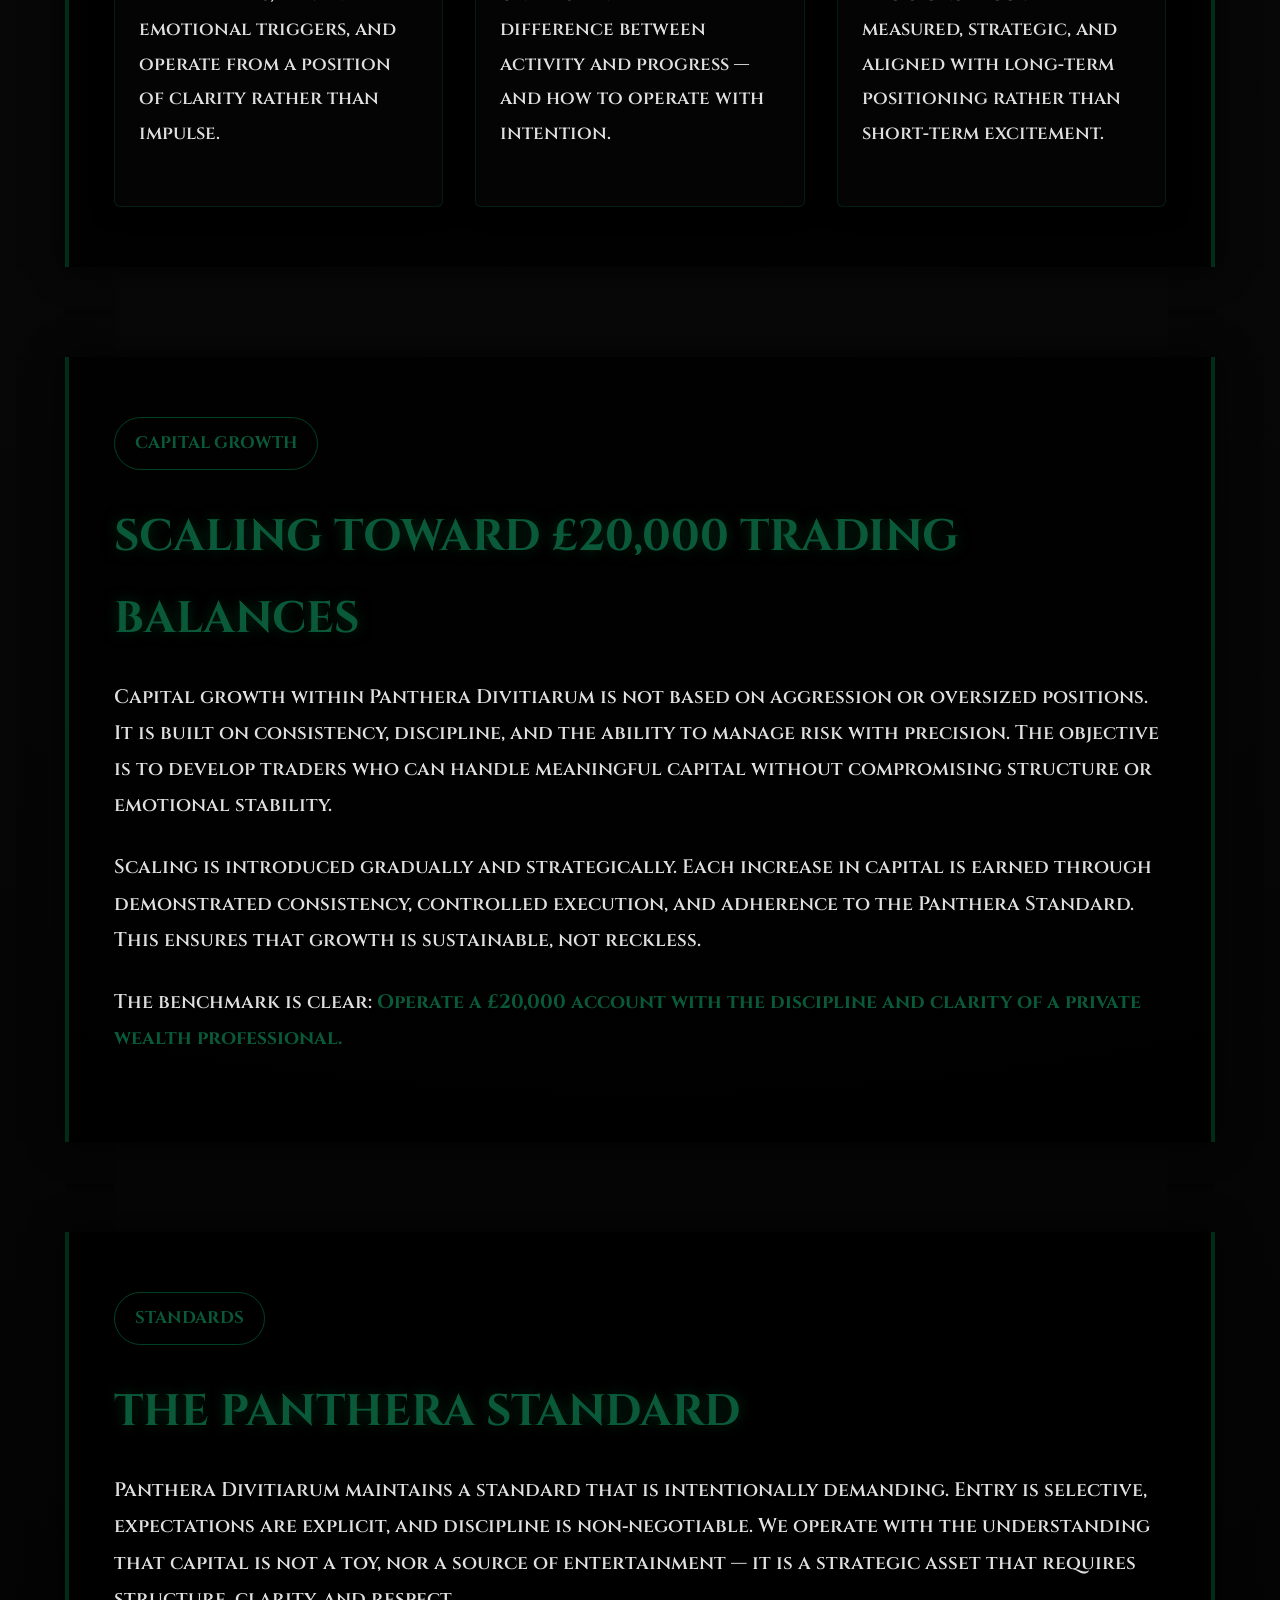
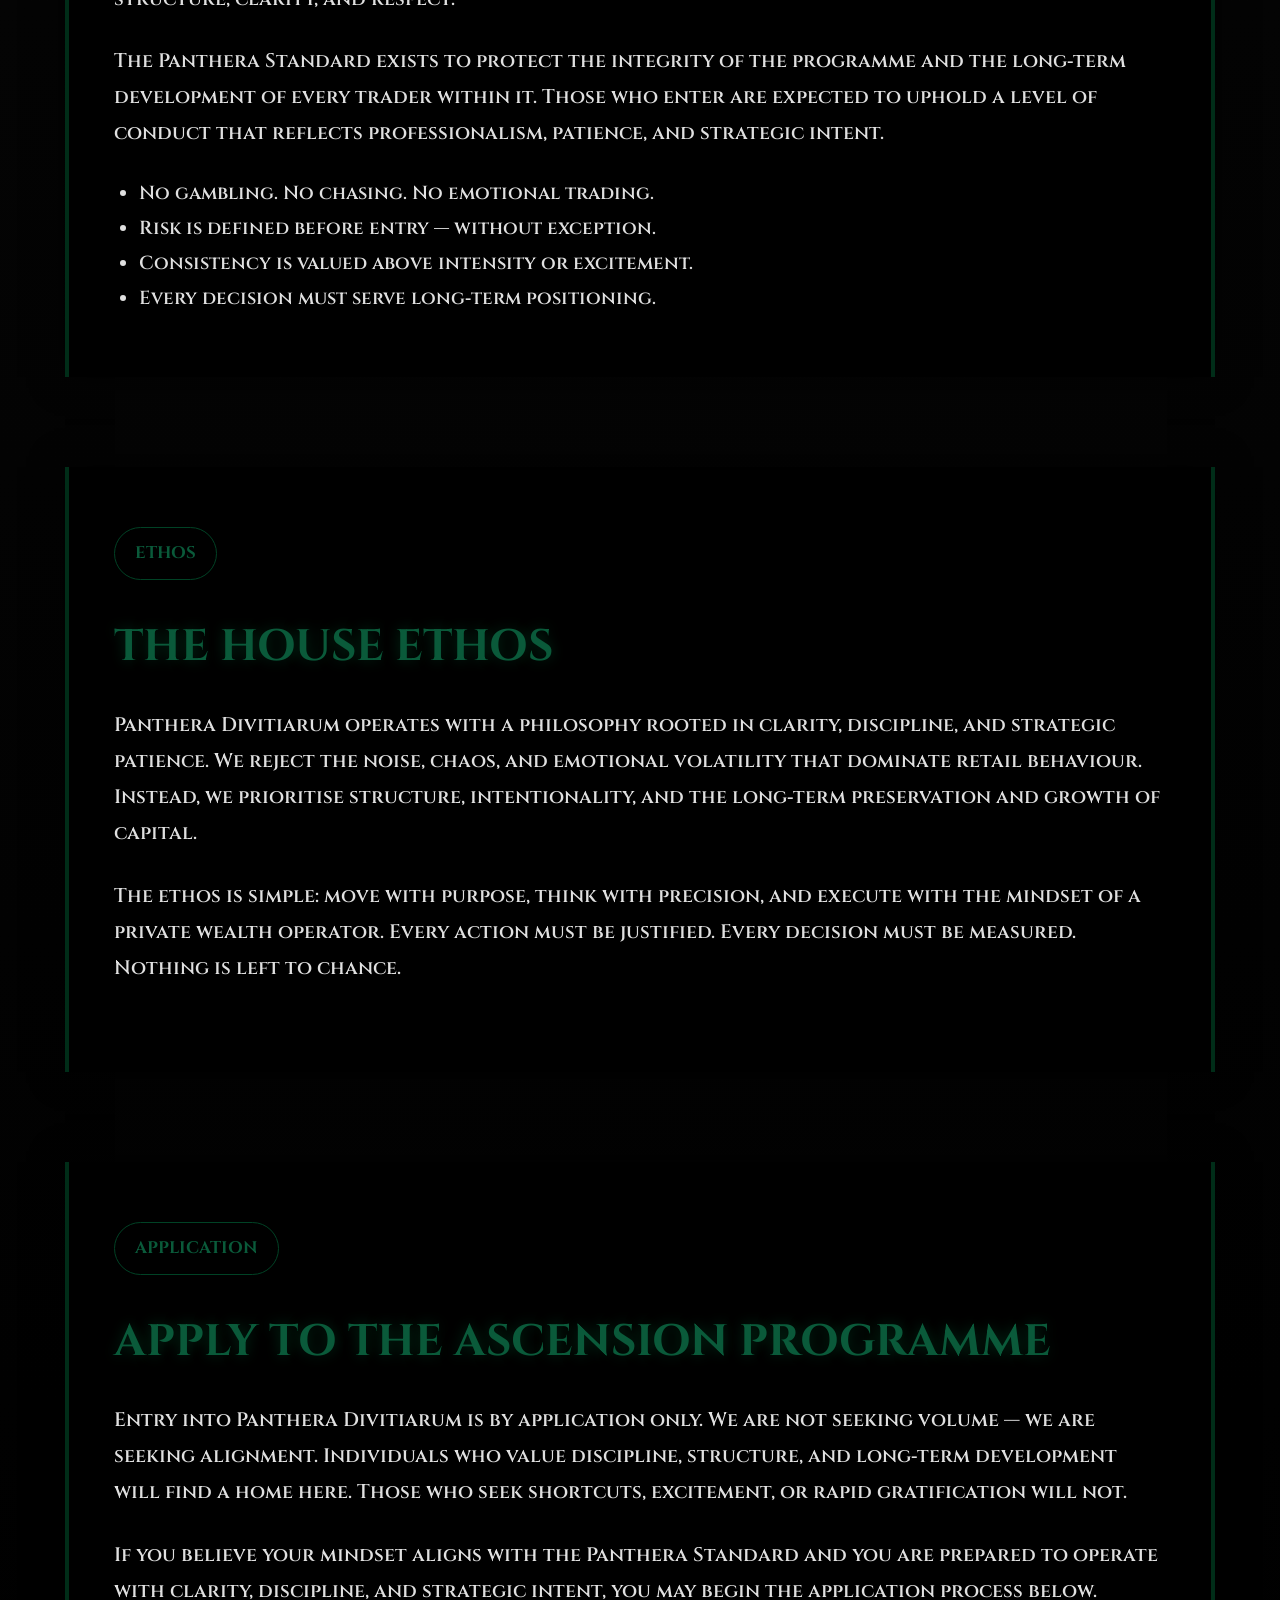
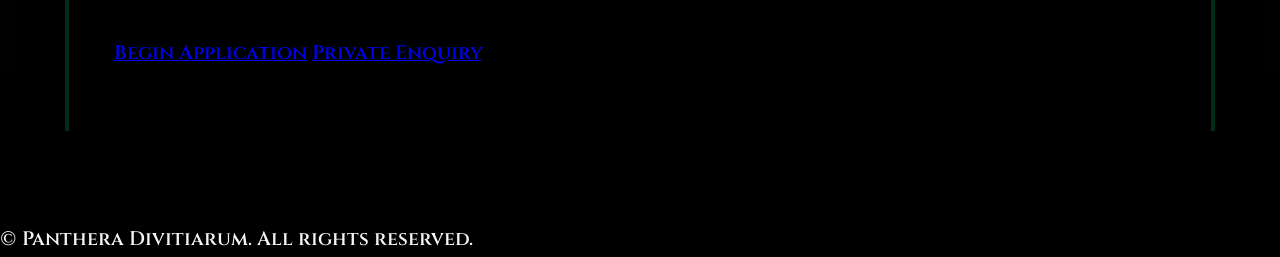
==== commit 4687eb96: "Refactor index.html for layout and style enhancements Updated HTML structure and styles for improved" ====
--- a/index.html
+++ b/index.html
@@ -4,33 +4,37 @@
   <meta charset="UTF-8" />
   <meta name="viewport" content="width=device-width, initial-scale=1.0" />
   <title>Panthera Divitiarum — Ascension Programme</title>
+
   <link href="https://fonts.googleapis.com/css2?family=Cinzel:wght@400;700&display=swap" rel="stylesheet">
 
   <style>
     :root {
-      --brg: #004225;          /* Primary British Racing Green */
-      --brg-soft: #0a5a3a;     /* Hover / soft glow */
-      --brg-dark: #002d18;     /* Deep shadow glow */
-      --border: rgba(0, 66, 37, 0.35);
+      --brg: #004225;
+      --brg-soft: #0a5a3a;
+      --brg-dark: #002d18;
+      --text: #f5f5f5;
+      --text-soft: #e0e0e0;
+      --border: rgba(0, 66, 37, 0.45);
       --bg: #050505;
     }
 
     * {
-      box-sizing: border-box;
       margin: 0;
       padding: 0;
+      box-sizing: border-box;
     }
 
     body {
-      margin: 0;
       background: radial-gradient(circle at top, #0a0a0a 0%, #050505 55%, #000 100%);
-      color: #e0e0e0;
+      color: var(--text);
       font-family: 'Cinzel', serif;
-      line-height: 1.7;
+      font-size: 1.22rem;
+      line-height: 1.85;
       overflow-x: hidden;
-    }
-
-    /* LOADING SCREEN */
+      font-weight: 600;
+    }
+
+    /* LOADER */
     #loader {
       position: fixed;
       inset: 0;
@@ -41,172 +45,109 @@
       z-index: 9999;
       transition: opacity 0.6s ease;
     }
-
     #loader.hidden {
       opacity: 0;
       pointer-events: none;
     }
 
     .loader-panther-head {
-      width: 160px;
-      height: 160px;
-      position: relative;
+      width: 180px;
+      height: 180px;
       border: 3px solid var(--brg);
       border-radius: 50%;
-      box-shadow: 0 0 18px var(--brg-dark);
+      box-shadow: 0 0 26px var(--brg-dark);
       animation: breatheGlow 3s ease-in-out infinite;
+      position: relative;
     }
 
     .loader-panther-head::before,
     .loader-panther-head::after {
       content: "";
       position: absolute;
-      width: 48px;
-      height: 48px;
+      width: 52px;
+      height: 52px;
       border: 3px solid var(--brg);
       border-radius: 50%;
-      top: -22px;
+      top: -26px;
       background: #000;
-      box-shadow: 0 0 12px var(--brg-dark);
+      box-shadow: 0 0 14px var(--brg-dark);
     }
 
     .loader-panther-head::before {
-      left: 12px;
+      left: 14px;
       transform: rotate(-18deg);
     }
 
     .loader-panther-head::after {
-      right: 12px;
+      right: 14px;
       transform: rotate(18deg);
     }
 
     @keyframes breatheGlow {
-      0% { box-shadow: 0 0 10px var(--brg-dark); transform: scale(0.98); }
-      50% { box-shadow: 0 0 22px var(--brg-soft); transform: scale(1.02); }
-      100% { box-shadow: 0 0 10px var(--brg-dark); transform: scale(0.98); }
-    }
-
-    /* NAVBAR */
+      0% { box-shadow: 0 0 14px var(--brg-dark); transform: scale(0.97); }
+      50% { box-shadow: 0 0 30px var(--brg-soft); transform: scale(1.04); }
+      100% { box-shadow: 0 0 14px var(--brg-dark); transform: scale(0.97); }
+    }
+
+    /* NAVIGATION */
     .nav {
       position: sticky;
       top: 0;
       z-index: 20;
-      background: rgba(0,0,0,0.9);
+      background: rgba(0,0,0,0.92);
       border-bottom: 1px solid var(--border);
       backdrop-filter: blur(6px);
     }
 
     .nav-inner {
-      max-width: 1100px;
+      max-width: 1250px;
       margin: 0 auto;
-      padding: 12px 20px;
+      padding: 24px 32px;
       display: flex;
+      justify-content: space-between;
       align-items: center;
-      justify-content: space-between;
     }
 
     .nav-logo {
-      font-size: 1rem;
+      font-size: 1.35rem;
       letter-spacing: 4px;
       color: var(--brg-soft);
+      font-weight: 700;
       text-transform: uppercase;
     }
 
     .nav-links {
       display: flex;
-      gap: 20px;
-      font-size: 0.9rem;
+      gap: 38px;
+      font-size: 1.22rem;
       text-transform: uppercase;
-      letter-spacing: 1px;
+      letter-spacing: 1.6px;
+      font-weight: 700;
     }
 
     .nav-links a {
-      position: relative;
-      padding-bottom: 4px;
+      color: var(--text);
+      text-decoration: underline;
+      text-underline-offset: 6px;
+      transition: 0.25s ease;
+    }
+
+    .nav-links a:hover {
       color: var(--brg-soft);
-      text-decoration: none;
-    }
-
-    .nav-links a::after {
-      content: "";
-      position: absolute;
-      left: 0;
-      bottom: 0;
-      width: 0;
-      height: 1px;
-      background: var(--brg);
-      transition: width 0.25s ease;
-    }
-
-    .nav-links a:hover::after {
-      width: 100%;
-    }
-
-    /* FOOTPRINT ANIMATION */
-    .panther-footprint {
-      position: fixed;
-      width: 70px;
-      height: 90px;
-      opacity: 0.12;
-      pointer-events: none;
-      z-index: 3;
-    }
-
-    .panther-footprint::before,
-    .panther-footprint::after {
-      content: "";
-      position: absolute;
-      background: var(--brg);
-      border-radius: 50%;
-    }
-
-    .panther-footprint::before {
-      width: 55px;
-      height: 45px;
-      bottom: 0;
-      left: 50%;
-      transform: translateX(-50%);
-      clip-path: polygon(
-        20% 0%, 80% 0%,
-        100% 40%, 80% 100%,
-        20% 100%, 0% 40%
-      );
-    }
-
-    .panther-footprint::after {
-      width: 18px;
-      height: 22px;
-      top: 0;
-      left: 50%;
-      transform: translateX(-50%);
-      box-shadow:
-        -28px 10px 0 var(--brg),
-        0px 0px 0 var(--brg),
-        28px 10px 0 var(--brg),
-        -14px -5px 0 var(--brg),
-        14px -5px 0 var(--brg);
-    }
-
-    .walking-print {
-      animation: walkAcross 12s linear infinite;
-    }
-
-    @keyframes walkAcross {
-      0%   { transform: translate(-20%, 110%) rotate(10deg); }
-      100% { transform: translate(120%, -10%) rotate(25deg); }
-    }
-
-    /* DRIFTING WATERMARK */
+      text-shadow: 0 0 14px var(--brg-dark);
+    }
+
+    /* WATERMARK */
     .panther-watermark {
       position: fixed;
-      width: 25vw;
-      max-width: 260px;
-      aspect-ratio: 1 / 1;
+      width: 28vw;
+      max-width: 300px;
+      aspect-ratio: 1/1;
       border-radius: 50%;
       border: 3px solid var(--brg);
       top: 18%;
       right: -10%;
-      opacity: 0.12;
+      opacity: 0.16;
       pointer-events: none;
       z-index: 2;
       display: flex;
@@ -246,226 +187,141 @@
     }
 
     @keyframes driftPanther {
-      0% { transform: translate(0, 0); }
-      50% { transform: translate(-12%, 10%); }
-      100% { transform: translate(0, 0); }
-    }
-
-    /* HERO */
-    header {
-      text-align: center;
-      padding: 90px 20px 60px;
-      border-bottom: 2px solid var(--border);
-      position: relative;
-      z-index: 5;
-    }
-
-    .logo {
-      max-width: 260px;
-      height: auto;
-      margin-bottom: 20px;
-      filter: drop-shadow(0 0 14px var(--brg-dark));
-    }
-
-    h1 {
-      font-size: 3.2rem;
-      margin: 0;
-      letter-spacing: 4px;
-      color: var(--brg-soft);
-      text-shadow: 0 0 10px var(--brg-dark);
-    }
-
-    .tagline {
-      font-size: 1.2rem;
-      font-style: italic;
-      color: #b8b8b8;
-      margin-top: 12px;
-    }
-
-    .subtag {
-      margin-top: 8px;
-      font-size: 0.95rem;
-      color: #8f8f8f;
-      letter-spacing: 1px;
-      text-transform: uppercase;
+      0% { transform: translate(0,0); }
+      50% { transform: translate(-12%,10%); }
+      100% { transform: translate(0,0); }
+    }
+
+    /* FOOTPRINTS */
+    .panther-footprint {
+      position: fixed;
+      width: 80px;
+      height: 100px;
+      opacity: 0.16;
+      pointer-events: none;
+      z-index: 3;
+    }
+
+    .panther-footprint::before,
+    .panther-footprint::after {
+      content: "";
+      position: absolute;
+      background: var(--brg);
+      border-radius: 50%;
+    }
+
+    .panther-footprint::before {
+      width: 60px;
+      height: 50px;
+      bottom: 0;
+      left: 50%;
+      transform: translateX(-50%);
+      clip-path: polygon(
+        20% 0%, 80% 0%,
+        100% 40%, 80% 100%,
+        20% 100%, 0% 40%
+      );
+    }
+
+    .panther-footprint::after {
+      width: 22px;
+      height: 26px;
+      top: 0;
+      left: 50%;
+      transform: translateX(-50%);
+      box-shadow:
+        -32px 10px 0 var(--brg),
+        0px 0px 0 var(--brg),
+        32px 10px 0 var(--brg),
+        -16px -5px 0 var(--brg),
+        16px -5px 0 var(--brg);
+    }
+
+    .walking-print {
+      animation: walkAcross 12s linear infinite;
+    }
+
+    @keyframes walkAcross {
+      0% { transform: translate(-20%,110%) rotate(10deg); }
+      100% { transform: translate(120%,-10%) rotate(25deg); }
     }
 
     /* SECTION WRAPPERS */
     .section-wrapper {
-      max-width: 980px;
-      margin: 60px auto;
-      padding: 40px 30px;
+      max-width: 1150px;
+      margin: 90px auto;
+      padding: 60px 45px;
+      background: rgba(0,0,0,0.9);
       border-left: 4px solid var(--brg-dark);
       border-right: 4px solid var(--brg-dark);
-      background: linear-gradient(135deg, rgba(10,10,10,0.9), rgba(0,0,0,0.95));
-      backdrop-filter: blur(4px);
-      box-shadow: 0 0 25px rgba(0,0,0,0.7);
-      position: relative;
-      z-index: 5;
-      overflow: hidden;
-    }
-
-    .section-wrapper::before,
-    .section-wrapper::after {
-      content: "";
-      position: absolute;
-      left: 0;
-      right: 0;
-      height: 10px;
-      background: repeating-linear-gradient(
-        90deg,
-        var(--brg-dark),
-        var(--brg-dark) 10px,
-        transparent 10px,
-        transparent 20px
-      );
-    }
-
-    .section-wrapper::before { top: 0; }
-    .section-wrapper::after { bottom: 0; }
+      box-shadow: 0 0 32px rgba(0,0,0,0.75);
+    }
 
     .section-wrapper h2 {
-      font-size: 2rem;
-      margin-bottom: 15px;
+      font-size: 2.75rem;
       color: var(--brg-soft);
+      margin-bottom: 20px;
       text-transform: uppercase;
-      letter-spacing: 2px;
-      position: relative;
-    }
-
-    .section-wrapper h2::after {
-      content: "";
-      position: absolute;
-      left: 0;
-      bottom: -6px;
-      width: 80px;
-      height: 2px;
-      background: linear-gradient(90deg, var(--brg), transparent);
+      font-weight: 700;
+      text-shadow: 0 0 14px var(--brg-dark);
     }
 
     .section-wrapper p {
-      font-size: 1.05rem;
-      color: #d0d0d0;
+      font-size: 1.22rem;
+      color: var(--text-soft);
+      margin-bottom: 26px;
+      font-weight: 600;
     }
 
     .pill {
       display: inline-block;
-      padding: 6px 14px;
+      padding: 10px 20px;
       border-radius: 999px;
       border: 1px solid var(--brg);
       color: var(--brg-soft);
-      font-size: 0.8rem;
-      letter-spacing: 1px;
+      font-size: 1.05rem;
       text-transform: uppercase;
-      margin-bottom: 15px;
-      background: rgba(0,0,0,0.7);
+      margin-bottom: 26px;
+      font-weight: 700;
     }
 
     .stage-grid {
       display: grid;
-      grid-template-columns: repeat(auto-fit, minmax(260px, 1fr));
-      gap: 20px;
-      margin-top: 20px;
+      grid-template-columns: repeat(auto-fit, minmax(300px,1fr));
+      gap: 32px;
+      margin-top: 30px;
     }
 
     .stage-card {
       border: 1px solid var(--border);
-      padding: 18px 16px;
+      padding: 28px 24px;
       border-radius: 6px;
-      background: rgba(5,5,5,0.9);
-      box-shadow: inset 0 0 10px rgba(0,0,0,0.7);
+      background: rgba(5,5,5,0.92);
+      box-shadow: 0 0 22px rgba(0,0,0,0.65);
     }
 
     .stage-card h3 {
-      font-size: 1.2rem;
-      margin-bottom: 8px;
+      font-size: 1.55rem;
       color: var(--brg-soft);
+      margin-bottom: 12px;
+      font-weight: 700;
     }
 
     .stage-card p {
-      font-size: 0.98rem;
-      color: #d6d6d6;
-    }
-
-    .ethos-list {
-      margin-top: 10px;
-      padding-left: 18px;
-    }
-
-    .ethos-list li {
-      margin-bottom: 6px;
-      color: #d6d6d6;
-    }
-
-    .cta-block {
-      text-align: center;
-      margin-top: 20px;
-    }
-
-    .cta-btn {
-      display: inline-block;
-      margin: 8px 10px;
-      padding: 12px 26px;
-      border-radius: 999px;
-      border: 1px solid var(--brg);
-      color: var(--brg-soft);
-      text-decoration: none;
-      font-size: 1rem;
-      letter-spacing: 1px;
-      text-transform: uppercase;
-      background: rgba(0,0,0,0.7);
-      transition: background 0.25s ease, color 0.25s ease, transform 0.2s ease;
-    }
-
-    .cta-btn:hover {
-      background: var(--brg);
-      color: #fff;
-      transform: translateY(-1px);
-    }
-
-    footer {
-      text-align: center;
-      padding: 40px 20px;
-      font-size: 0.9rem;
-      color: #777;
-      border-top: 2px solid var(--border);
-      margin-top: 80px;
-      z-index: 5;
-      position: relative;
-      background: rgba(0,0,0,0.9);
-    }
-
-    @media (max-width: 768px) {
-      h1 { font-size: 2.4rem; }
-      header { padding: 70px 16px 40px; }
-      .section-wrapper {
-        margin: 40px 12px;
-        padding: 30px 18px;
-      }
-      .nav-inner {
-        flex-direction: column;
-        gap: 8px;
-      }
-      .nav-links {
-        gap: 14px;
-        font-size: 0.8rem;
-      }
-      .panther-watermark {
-        width: 40vw;
-        top: 25%;
-        right: -20%;
-      }
+      font-size: 1.18rem;
+      color: var(--text-soft);
+      font-weight: 600;
     }
   </style>
 </head>
 <body>
 
-  <!-- LOADING SCREEN -->
+  <!-- LOADER -->
   <div id="loader">
     <div class="loader-panther-head"></div>
   </div>
 
-  <!-- DRIFTING WATERMARK -->
+  <!-- WATERMARK -->
   <div class="panther-watermark">
     <div class="panther-watermark-inner"></div>
   </div>
@@ -475,7 +331,7 @@
   <div class="panther-footprint walking-print" style="top: 45%; left: -25%; animation-delay: 4s;"></div>
   <div class="panther-footprint walking-print" style="top: 70%; left: -30%; animation-delay: 8s;"></div>
 
-  <!-- NAVBAR -->
+  <!-- NAVIGATION -->
   <nav class="nav">
     <div class="nav-inner">
       <div class="nav-logo">PANTHERA DIVITIARUM</div>
@@ -491,95 +347,167 @@
   </nav>
 
   <!-- HERO -->
-  <header id="top">
-    <img src="logo.png" alt="Panthera Divitiarum Logo" class="logo">
-    <h1>PANTHERA DIVITIARUM</h1>
-    <p class="tagline">Wealth is hunted, not hoped for.</p>
-    <p class="subtag">Private Wealth Intelligence • Ascension Trading Programme</p>
+  <header id="top" style="text-align:center; padding:120px 20px 80px;">
+    <h1 style="
+      font-size: 4rem;
+      color: var(--brg-soft);
+      letter-spacing: 5px;
+      text-shadow: 0 0 14px var(--brg-dark);
+      margin-bottom: 18px;
+      font-weight: 700;
+    ">
+      PANTHERA DIVITIARUM
+    </h1>
+
+    <p class="tagline" style="
+      font-size: 1.55rem;
+      margin-top: 10px;
+      font-style: italic;
+      color: var(--text-soft);
+      font-weight: 600;
+    ">
+      Wealth is hunted, not hoped for.
+    </p>
+
+    <p class="subtag" style="
+      margin-top: 14px;
+      font-size: 1.15rem;
+      text-transform: uppercase;
+      letter-spacing: 2px;
+      color: var(--text-soft);
+      font-weight: 600;
+    ">
+      Private Wealth Intelligence • Ascension Trading Programme
+    </p>
   </header>
 
-  <!-- PROGRAMME SECTION -->
+  <!-- PROGRAMME -->
   <section id="programme" class="section-wrapper">
     <span class="pill">Ascension Programme</span>
     <h2>The Path to Institutional Discipline</h2>
-    <p>
-      The Ascension Programme is a structured, elite-level development system designed to transform retail traders into disciplined, consistent, and strategically aligned operators. This is not a signals group. This is a private wealth intelligence house — a place where traders evolve into high-performance individuals capable of managing significant capital with precision.
+
+    <p>
+      The Ascension Programme is a structured development framework designed to transition traders from reactive,
+      emotionally driven behaviour into disciplined, strategic operators. Every stage builds on the last, reinforcing
+      clarity, precision, and long‑term thinking. This is not a fast‑track system — it is a refinement process that
+      shapes traders into individuals capable of operating with institutional standards.
+    </p>
+
+    <p>
+      The programme is intentionally demanding. It prioritises consistency over excitement, structure over improvisation,
+      and strategic execution over impulsive decision‑making. The goal is simple: to produce traders who behave like
+      professionals, not participants in a high‑risk game.
     </p>
 
     <div class="stage-grid">
+
       <div class="stage-card">
         <h3>Stage I — Foundation</h3>
-        <p>Build core discipline, risk structure, and psychological stability. Remove retail behaviours and replace them with institutional frameworks.</p>
+        <p>
+          The foundation stage establishes discipline, risk structure, and psychological control. Traders learn to remove
+          retail habits, eliminate emotional triggers, and operate from a position of clarity rather than impulse.
+        </p>
       </div>
+
       <div class="stage-card">
         <h3>Stage II — Refinement</h3>
-        <p>Develop advanced execution, timing, and market-reading skills. Learn to operate with clarity and consistency.</p>
+        <p>
+          Refinement sharpens execution. Timing, precision, and consistency become the focus. Traders begin to understand
+          the difference between activity and progress — and how to operate with intention.
+        </p>
       </div>
+
       <div class="stage-card">
         <h3>Stage III — Ascension</h3>
-        <p>Scale to larger capital, implement wealth strategies, and operate with the mindset of a private asset manager.</p>
+        <p>
+          Ascension is where traders begin to scale. Capital is managed with the mindset of a private wealth operator.
+          Decisions become measured, strategic, and aligned with long‑term positioning rather than short‑term excitement.
+        </p>
       </div>
+
     </div>
   </section>
 
-  <!-- CAPITAL GROWTH SECTION -->
+  <!-- CAPITAL GROWTH -->
   <section id="capital" class="section-wrapper">
     <span class="pill">Capital Growth</span>
-    <h2>Scaling Clients Toward £20,000 Trading Balances</h2>
-
-    <p>
-      Panthera Divitiarum specialises in developing traders who can manage meaningful capital with institutional precision.
-      Our growth model is engineered to guide clients toward a <strong>£20,000+ trading balance</strong> — the threshold where
-      discipline, risk efficiency, and compounding begin to generate sustainable, long-term returns.
-    </p>
-
-    <p>
-      Growth is not achieved through aggression or oversized positions. It is achieved through controlled scaling,
-      strict risk parameters, and a progressive increase in position sizing only when consistency is proven.
-      No gambling. No chasing. No emotional scaling. Every step is measured, intentional, and aligned with long-term capital preservation.
-    </p>
-
-    <p>
-      The objective is simple: transform disciplined traders into capital-efficient operators who can sustain and grow
-      a £20,000 account with the precision of a private asset manager.
+    <h2>Scaling Toward £20,000 Trading Balances</h2>
+
+    <p>
+      Capital growth within Panthera Divitiarum is not based on aggression or oversized positions. It is built on
+      consistency, discipline, and the ability to manage risk with precision. The objective is to develop traders who
+      can handle meaningful capital without compromising structure or emotional stability.
+    </p>
+
+    <p>
+      Scaling is introduced gradually and strategically. Each increase in capital is earned through demonstrated
+      consistency, controlled execution, and adherence to the Panthera Standard. This ensures that growth is sustainable,
+      not reckless.
+    </p>
+
+    <p>
+      The benchmark is clear:
+      <strong style="color: var(--brg-soft); font-weight: 700;">
+        Operate a £20,000 account with the discipline and clarity of a private wealth professional.
+      </strong>
     </p>
   </section>
-    <!-- STANDARDS SECTION -->
+    <!-- STANDARDS -->
   <section id="standards" class="section-wrapper">
     <span class="pill">Standards</span>
     <h2>The Panthera Standard</h2>
-    <p>
-      Panthera Divitiarum is not built for everyone. It is built for the few who are willing to operate with discipline,
-      patience, and strategic intent. Entry is selective, and standards are non‑negotiable.
-    </p>
-
-    <ul class="ethos-list">
+
+    <p>
+      Panthera Divitiarum maintains a standard that is intentionally demanding. Entry is selective, expectations are
+      explicit, and discipline is non‑negotiable. We operate with the understanding that capital is not a toy, nor a
+      source of entertainment — it is a strategic asset that requires structure, clarity, and respect.
+    </p>
+
+    <p>
+      The Panthera Standard exists to protect the integrity of the programme and the long‑term development of every
+      trader within it. Those who enter are expected to uphold a level of conduct that reflects professionalism,
+      patience, and strategic intent.
+    </p>
+
+    <ul class="ethos-list" style="margin-top: 20px; padding-left: 25px; font-size: 1.18rem; color: var(--text-soft); font-weight: 600;">
       <li>No gambling. No chasing. No emotional trading.</li>
-      <li>Risk is defined before entry — always.</li>
-      <li>Capital is treated as a strategic asset, not a lottery ticket.</li>
-      <li>We prioritise longevity, not quick wins.</li>
+      <li>Risk is defined before entry — without exception.</li>
+      <li>Consistency is valued above intensity or excitement.</li>
+      <li>Every decision must serve long‑term positioning.</li>
     </ul>
   </section>
 
-  <!-- ETHOS SECTION -->
+  <!-- ETHOS -->
   <section id="ethos" class="section-wrapper">
     <span class="pill">Ethos</span>
     <h2>The House Ethos</h2>
-    <p>
-      Panthera Divitiarum operates as a private house of wealth intelligence. The ethos is simple:
-      move like an institution, think like a strategist, execute like a professional.
-      Every decision is measured, every risk is intentional, and every action serves the long‑term positioning of the trader.
+
+    <p>
+      Panthera Divitiarum operates with a philosophy rooted in clarity, discipline, and strategic patience. We reject
+      the noise, chaos, and emotional volatility that dominate retail behaviour. Instead, we prioritise structure,
+      intentionality, and the long‑term preservation and growth of capital.
+    </p>
+
+    <p>
+      The ethos is simple: move with purpose, think with precision, and execute with the mindset of a private wealth
+      operator. Every action must be justified. Every decision must be measured. Nothing is left to chance.
     </p>
   </section>
 
-  <!-- APPLY SECTION -->
+  <!-- APPLY -->
   <section id="apply" class="section-wrapper">
     <span class="pill">Application</span>
     <h2>Apply to the Ascension Programme</h2>
-    <p>
-      Entry into Panthera Divitiarum is by application only. We are not looking for volume.
-      We are looking for alignment — traders who are ready to operate with discipline,
-      respect capital, and commit to a long‑term path of refinement.
+
+    <p>
+      Entry into Panthera Divitiarum is by application only. We are not seeking volume — we are seeking alignment.
+      Individuals who value discipline, structure, and long‑term development will find a home here. Those who seek
+      shortcuts, excitement, or rapid gratification will not.
+    </p>
+
+    <p>
+      If you believe your mindset aligns with the Panthera Standard and you are prepared to operate with clarity,
+      discipline, and strategic intent, you may begin the application process below.
     </p>
 
     <div class="cta-block">
@@ -593,7 +521,7 @@
     <p>© Panthera Divitiarum. All rights reserved.</p>
   </footer>
 
-  <!-- JS: LOADER FADE OUT -->
+  <!-- LOADER FADE OUT -->
   <script>
     window.addEventListener('load', function () {
       const loader = document.getElementById('loader');
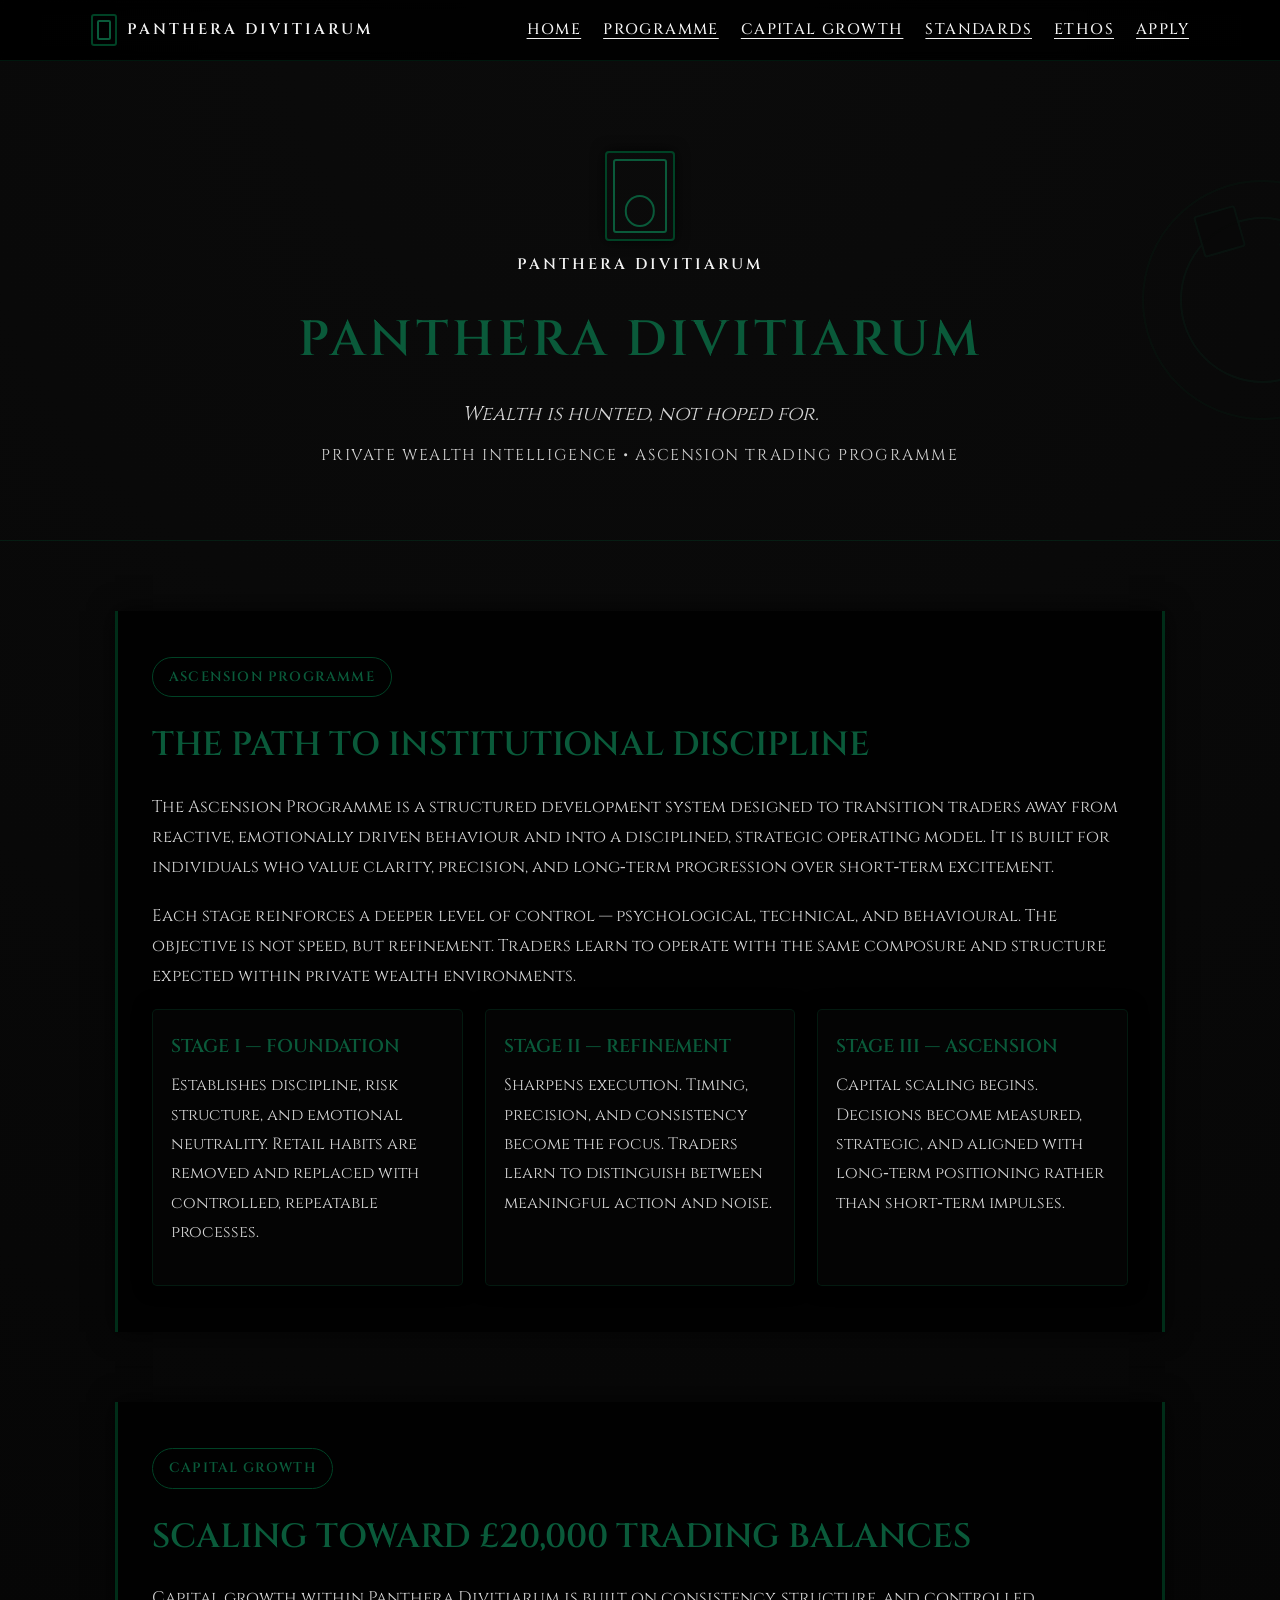
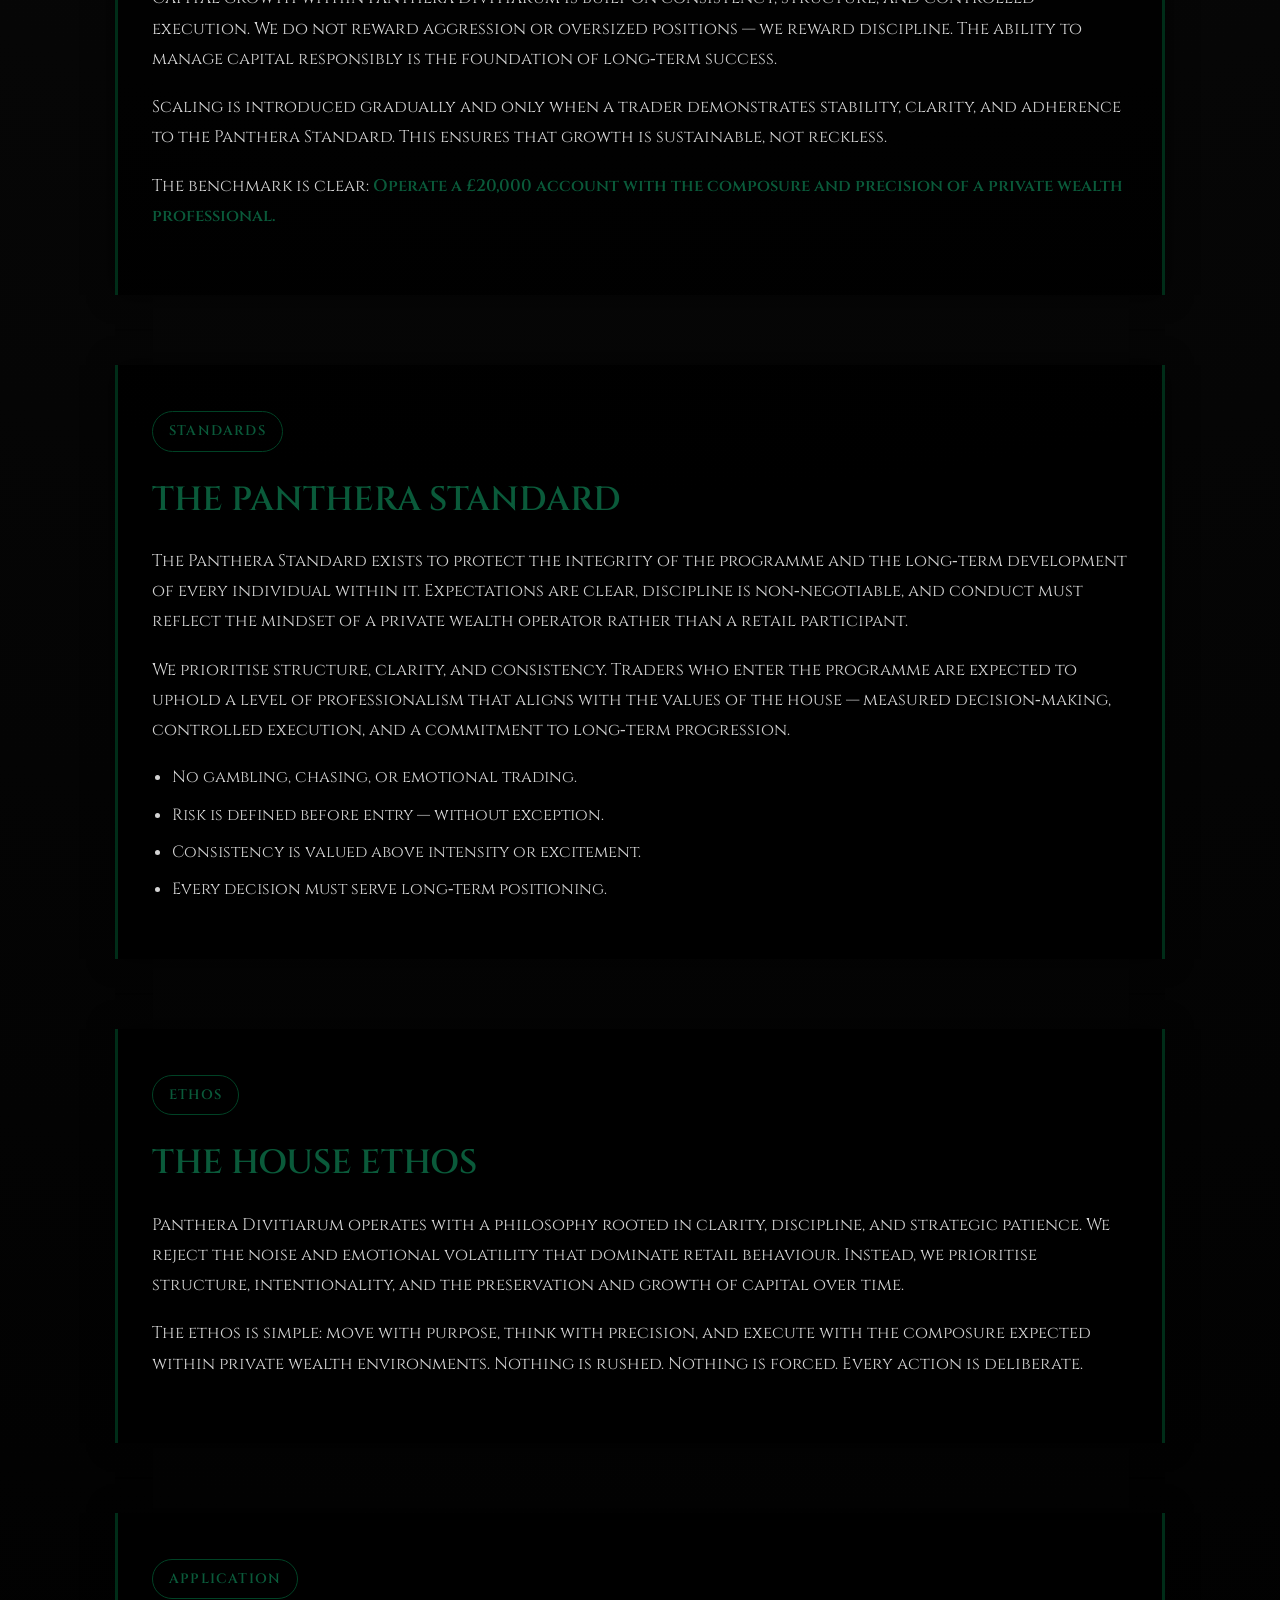
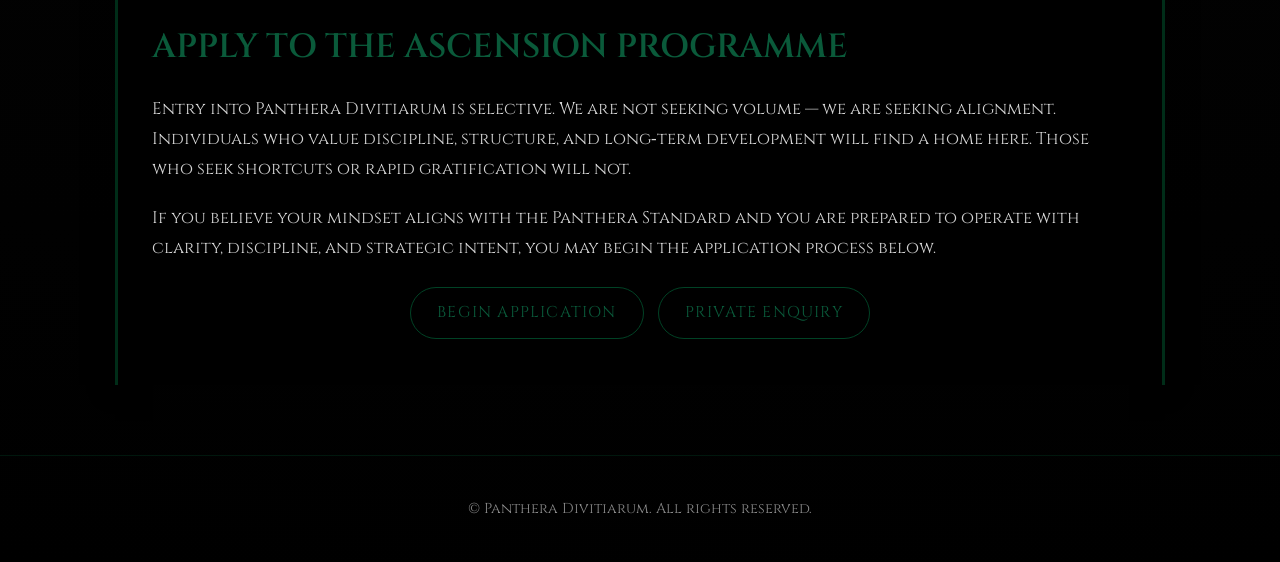
==== commit ee304f0f: "Refactor HTML structure and styles for clarity" ====
--- a/index.html
+++ b/index.html
@@ -5,16 +5,16 @@
   <meta name="viewport" content="width=device-width, initial-scale=1.0" />
   <title>Panthera Divitiarum — Ascension Programme</title>
 
-  <link href="https://fonts.googleapis.com/css2?family=Cinzel:wght@400;700&display=swap" rel="stylesheet">
+  <link href="https://fonts.googleapis.com/css2?family=Cinzel:wght@400;600;700&display=swap" rel="stylesheet">
 
   <style>
     :root {
       --brg: #004225;
       --brg-soft: #0a5a3a;
       --brg-dark: #002d18;
-      --text: #f5f5f5;
-      --text-soft: #e0e0e0;
-      --border: rgba(0, 66, 37, 0.45);
+      --text-main: #f3f3f3;
+      --text-soft: #d4d4d4;
+      --border: rgba(0, 66, 37, 0.35);
       --bg: #050505;
     }
 
@@ -25,13 +25,13 @@
     }
 
     body {
-      background: radial-gradient(circle at top, #0a0a0a 0%, #050505 55%, #000 100%);
-      color: var(--text);
+      background: radial-gradient(circle at top, #0b0b0b 0%, #050505 55%, #000 100%);
+      color: var(--text-main);
       font-family: 'Cinzel', serif;
-      font-size: 1.22rem;
-      line-height: 1.85;
+      font-size: 1.08rem;
+      line-height: 1.8;
       overflow-x: hidden;
-      font-weight: 600;
+      font-weight: 400;
     }
 
     /* LOADER */
@@ -51,11 +51,11 @@
     }
 
     .loader-panther-head {
-      width: 180px;
-      height: 180px;
-      border: 3px solid var(--brg);
+      width: 150px;
+      height: 150px;
+      border: 2px solid var(--brg);
       border-radius: 50%;
-      box-shadow: 0 0 26px var(--brg-dark);
+      box-shadow: 0 0 18px var(--brg-dark);
       animation: breatheGlow 3s ease-in-out infinite;
       position: relative;
     }
@@ -64,92 +64,115 @@
     .loader-panther-head::after {
       content: "";
       position: absolute;
-      width: 52px;
-      height: 52px;
-      border: 3px solid var(--brg);
+      width: 44px;
+      height: 44px;
+      border: 2px solid var(--brg);
       border-radius: 50%;
-      top: -26px;
+      top: -20px;
       background: #000;
-      box-shadow: 0 0 14px var(--brg-dark);
+      box-shadow: 0 0 10px var(--brg-dark);
     }
 
     .loader-panther-head::before {
-      left: 14px;
-      transform: rotate(-18deg);
+      left: 12px;
+      transform: rotate(-16deg);
     }
 
     .loader-panther-head::after {
-      right: 14px;
-      transform: rotate(18deg);
+      right: 12px;
+      transform: rotate(16deg);
     }
 
     @keyframes breatheGlow {
-      0% { box-shadow: 0 0 14px var(--brg-dark); transform: scale(0.97); }
-      50% { box-shadow: 0 0 30px var(--brg-soft); transform: scale(1.04); }
-      100% { box-shadow: 0 0 14px var(--brg-dark); transform: scale(0.97); }
-    }
-
-    /* NAVIGATION */
+      0% { box-shadow: 0 0 10px var(--brg-dark); transform: scale(0.98); }
+      50% { box-shadow: 0 0 20px var(--brg-soft); transform: scale(1.02); }
+      100% { box-shadow: 0 0 10px var(--brg-dark); transform: scale(0.98); }
+    }
+
+    /* NAVIGATION (REFINED) */
     .nav {
       position: sticky;
       top: 0;
       z-index: 20;
-      background: rgba(0,0,0,0.92);
+      background: rgba(0,0,0,0.9);
       border-bottom: 1px solid var(--border);
       backdrop-filter: blur(6px);
     }
 
     .nav-inner {
-      max-width: 1250px;
+      max-width: 1150px;
       margin: 0 auto;
-      padding: 24px 32px;
+      padding: 14px 26px;
       display: flex;
       justify-content: space-between;
       align-items: center;
     }
 
     .nav-logo {
-      font-size: 1.35rem;
-      letter-spacing: 4px;
-      color: var(--brg-soft);
-      font-weight: 700;
-      text-transform: uppercase;
+      display: flex;
+      align-items: center;
+      gap: 10px;
+    }
+
+    .nav-logo-mark {
+      width: 26px;
+      height: 32px;
+      border-radius: 3px;
+      border: 2px solid var(--brg);
+      position: relative;
+    }
+
+    .nav-logo-mark::before {
+      content: "";
+      position: absolute;
+      inset: 4px;
+      border-radius: 2px;
+      border: 2px solid var(--brg-soft);
+    }
+
+    .nav-logo-text {
+      font-size: 0.95rem;
+      letter-spacing: 3px;
+      color: var(--text-main);
+      text-transform: uppercase;
+      font-weight: 600;
     }
 
     .nav-links {
       display: flex;
-      gap: 38px;
-      font-size: 1.22rem;
-      text-transform: uppercase;
-      letter-spacing: 1.6px;
-      font-weight: 700;
+      gap: 22px;
+      font-size: 0.95rem;
+      text-transform: uppercase;
+      letter-spacing: 1.4px;
+      font-weight: 500;
     }
 
     .nav-links a {
-      color: var(--text);
+      color: var(--text-main);
       text-decoration: underline;
-      text-underline-offset: 6px;
-      transition: 0.25s ease;
+      text-underline-offset: 4px;
+      text-decoration-thickness: 1px;
+      transition: color 0.2s ease, text-decoration-thickness 0.2s ease;
     }
 
     .nav-links a:hover {
       color: var(--brg-soft);
-      text-shadow: 0 0 14px var(--brg-dark);
-    }
-
-    /* WATERMARK */
+      text-decoration-thickness: 2px;
+    }
+
+    /* WATERMARK (SUBTLE) */
     .panther-watermark {
       position: fixed;
-      width: 28vw;
-      max-width: 300px;
+      width: 23vw;
+      max-width: 240px;
       aspect-ratio: 1/1;
       border-radius: 50%;
-      border: 3px solid var(--brg);
-      top: 18%;
-      right: -10%;
-      opacity: 0.16;
+      border: 2px solid var(--brg);
+      top: 20%;
+      right: -8%;
+      opacity: 0.12;
       pointer-events: none;
-      z-index: 2;
+      z-index: 1;
       display: flex;
       align-items: center;
       justify-content: center;
@@ -160,7 +183,7 @@
       width: 70%;
       height: 70%;
       border-radius: 50%;
-      border: 3px solid var(--brg-soft);
+      border: 2px solid var(--brg-soft);
       position: relative;
     }
 
@@ -168,38 +191,38 @@
     .panther-watermark-inner::after {
       content: "";
       position: absolute;
-      width: 26%;
-      height: 26%;
-      border-radius: 4px;
-      border: 3px solid var(--brg-soft);
+      width: 24%;
+      height: 24%;
+      border-radius: 3px;
+      border: 2px solid var(--brg-soft);
       top: -6%;
       background: rgba(0,0,0,0.9);
     }
 
     .panther-watermark-inner::before {
       left: 10%;
-      transform: rotate(-18deg);
+      transform: rotate(-16deg);
     }
 
     .panther-watermark-inner::after {
       right: 10%;
-      transform: rotate(18deg);
+      transform: rotate(16deg);
     }
 
     @keyframes driftPanther {
       0% { transform: translate(0,0); }
-      50% { transform: translate(-12%,10%); }
+      50% { transform: translate(-10%,8%); }
       100% { transform: translate(0,0); }
     }
 
-    /* FOOTPRINTS */
+    /* FOOTPRINTS (TONED DOWN) */
     .panther-footprint {
       position: fixed;
-      width: 80px;
-      height: 100px;
-      opacity: 0.16;
+      width: 65px;
+      height: 85px;
+      opacity: 0.10;
       pointer-events: none;
-      z-index: 3;
+      z-index: 1;
     }
 
     .panther-footprint::before,
@@ -211,8 +234,8 @@
     }
 
     .panther-footprint::before {
-      width: 60px;
-      height: 50px;
+      width: 50px;
+      height: 40px;
       bottom: 0;
       left: 50%;
       transform: translateX(-50%);
@@ -224,93 +247,217 @@
     }
 
     .panther-footprint::after {
-      width: 22px;
-      height: 26px;
+      width: 16px;
+      height: 20px;
       top: 0;
       left: 50%;
       transform: translateX(-50%);
       box-shadow:
-        -32px 10px 0 var(--brg),
+        -24px 8px 0 var(--brg),
         0px 0px 0 var(--brg),
-        32px 10px 0 var(--brg),
-        -16px -5px 0 var(--brg),
-        16px -5px 0 var(--brg);
+        24px 8px 0 var(--brg),
+        -12px -4px 0 var(--brg),
+        12px -4px 0 var(--brg);
     }
 
     .walking-print {
-      animation: walkAcross 12s linear infinite;
+      animation: walkAcross 14s linear infinite;
     }
 
     @keyframes walkAcross {
-      0% { transform: translate(-20%,110%) rotate(10deg); }
-      100% { transform: translate(120%,-10%) rotate(25deg); }
-    }
-
-    /* SECTION WRAPPERS */
+      0% { transform: translate(-20%,110%) rotate(8deg); }
+      100% { transform: translate(120%,-10%) rotate(20deg); }
+    }
+
+    /* HERO + SECTIONS BASE */
+    header {
+      text-align: center;
+      padding: 90px 20px 70px;
+      border-bottom: 1px solid var(--border);
+    }
+
+    .hero-logo {
+      display: inline-flex;
+      flex-direction: column;
+      align-items: center;
+      gap: 10px;
+      margin-bottom: 18px;
+    }
+
+    .hero-crest {
+      width: 70px;
+      height: 90px;
+      border-radius: 4px;
+      border: 2px solid var(--brg);
+      position: relative;
+      box-shadow: 0 0 14px rgba(0,0,0,0.8);
+    }
+
+    .hero-crest::before {
+      content: "";
+      position: absolute;
+      inset: 6px;
+      border-radius: 3px;
+      border: 2px solid var(--brg-soft);
+    }
+
+    .hero-crest::after {
+      content: "";
+      position: absolute;
+      width: 40%;
+      height: 32%;
+      border-radius: 50%;
+      border: 2px solid var(--brg-soft);
+      bottom: 14%;
+      left: 50%;
+      transform: translateX(-50%);
+    }
+
+    .hero-wordmark {
+      font-size: 0.95rem;
+      letter-spacing: 3px;
+      text-transform: uppercase;
+      color: var(--text-main);
+      font-weight: 600;
+    }
+
+    h1 {
+      font-size: 3.1rem;
+      color: var(--brg-soft);
+      letter-spacing: 4px;
+      text-transform: uppercase;
+      font-weight: 600;
+      margin-bottom: 10px;
+    }
+
+    .tagline {
+      font-size: 1.25rem;
+      margin-top: 8px;
+      font-style: italic;
+      color: var(--text-soft);
+    }
+
+    .subtag {
+      margin-top: 10px;
+      font-size: 0.98rem;
+      text-transform: uppercase;
+      letter-spacing: 1.6px;
+      color: var(--text-soft);
+    }
+
     .section-wrapper {
-      max-width: 1150px;
-      margin: 90px auto;
-      padding: 60px 45px;
+      max-width: 1050px;
+      margin: 70px auto;
+      padding: 46px 34px;
       background: rgba(0,0,0,0.9);
-      border-left: 4px solid var(--brg-dark);
-      border-right: 4px solid var(--brg-dark);
-      box-shadow: 0 0 32px rgba(0,0,0,0.75);
+      border-left: 3px solid var(--brg-dark);
+      border-right: 3px solid var(--brg-dark);
+      box-shadow: 0 0 24px rgba(0,0,0,0.7);
     }
 
     .section-wrapper h2 {
-      font-size: 2.75rem;
+      font-size: 2.1rem;
       color: var(--brg-soft);
-      margin-bottom: 20px;
-      text-transform: uppercase;
-      font-weight: 700;
-      text-shadow: 0 0 14px var(--brg-dark);
+      margin-bottom: 16px;
+      text-transform: uppercase;
+      font-weight: 600;
     }
 
     .section-wrapper p {
-      font-size: 1.22rem;
+      font-size: 1.05rem;
       color: var(--text-soft);
-      margin-bottom: 26px;
-      font-weight: 600;
+      margin-bottom: 18px;
+      font-weight: 400;
     }
 
     .pill {
       display: inline-block;
-      padding: 10px 20px;
+      padding: 7px 16px;
       border-radius: 999px;
       border: 1px solid var(--brg);
       color: var(--brg-soft);
-      font-size: 1.05rem;
-      text-transform: uppercase;
-      margin-bottom: 26px;
-      font-weight: 700;
+      font-size: 0.85rem;
+      text-transform: uppercase;
+      margin-bottom: 18px;
+      font-weight: 600;
+      letter-spacing: 1.2px;
     }
 
     .stage-grid {
       display: grid;
-      grid-template-columns: repeat(auto-fit, minmax(300px,1fr));
-      gap: 32px;
-      margin-top: 30px;
+      grid-template-columns: repeat(auto-fit, minmax(260px,1fr));
+      gap: 22px;
+      margin-top: 18px;
     }
 
     .stage-card {
       border: 1px solid var(--border);
-      padding: 28px 24px;
-      border-radius: 6px;
+      padding: 20px 18px;
+      border-radius: 5px;
       background: rgba(5,5,5,0.92);
-      box-shadow: 0 0 22px rgba(0,0,0,0.65);
+      box-shadow: 0 0 18px rgba(0,0,0,0.6);
     }
 
     .stage-card h3 {
-      font-size: 1.55rem;
+      font-size: 1.15rem;
       color: var(--brg-soft);
-      margin-bottom: 12px;
-      font-weight: 700;
+      margin-bottom: 8px;
+      font-weight: 600;
+      text-transform: uppercase;
     }
 
     .stage-card p {
-      font-size: 1.18rem;
+      font-size: 1.02rem;
       color: var(--text-soft);
-      font-weight: 600;
+      font-weight: 400;
+    }
+
+    .ethos-list {
+      padding-left: 20px;
+      margin-top: 10px;
+      font-size: 1.02rem;
+      color: var(--text-soft);
+    }
+
+    .ethos-list li {
+      margin-bottom: 8px;
+    }
+
+    .cta-block {
+      text-align: center;
+      margin-top: 24px;
+    }
+
+    .cta-btn {
+      display: inline-block;
+      padding: 11px 26px;
+      border-radius: 999px;
+      border: 1px solid var(--brg);
+      color: var(--brg-soft);
+      text-decoration: none;
+      font-size: 0.98rem;
+      text-transform: uppercase;
+      letter-spacing: 1.2px;
+      background: rgba(0,0,0,0.8);
+      transition: 0.2s ease;
+    }
+
+    .cta-btn + .cta-btn {
+      margin-left: 10px;
+    }
+
+    .cta-btn:hover {
+      background: var(--brg);
+      color: #fff;
+    }
+
+    footer {
+      text-align: center;
+      padding: 40px 20px;
+      font-size: 0.9rem;
+      color: #8a8a8a;
+      border-top: 1px solid var(--border);
+      margin-top: 70px;
     }
   </style>
 </head>
@@ -326,15 +473,19 @@
     <div class="panther-watermark-inner"></div>
   </div>
 
-  <!-- FOOTPRINTS -->
-  <div class="panther-footprint walking-print" style="top: 20%; left: -20%; animation-delay: 0s;"></div>
-  <div class="panther-footprint walking-print" style="top: 45%; left: -25%; animation-delay: 4s;"></div>
-  <div class="panther-footprint walking-print" style="top: 70%; left: -30%; animation-delay: 8s;"></div>
+  <!-- FOOTPRINTS (SUBTLE) -->
+  <div class="panther-footprint walking-print" style="top: 22%; left: -20%; animation-delay: 0s;"></div>
+  <div class="panther-footprint walking-print" style="top: 48%; left: -25%; animation-delay: 4s;"></div>
+  <div class="panther-footprint walking-print" style="top: 72%; left: -30%; animation-delay: 8s;"></div>
 
   <!-- NAVIGATION -->
   <nav class="nav">
     <div class="nav-inner">
-      <div class="nav-logo">PANTHERA DIVITIARUM</div>
+      <div class="nav-logo">
+        <div class="nav-logo-mark"></div>
+        <div class="nav-logo-text">Panthera Divitiarum</div>
+      </div>
+
       <div class="nav-links">
         <a href="#top">Home</a>
         <a href="#programme">Programme</a>
@@ -347,36 +498,17 @@
   </nav>
 
   <!-- HERO -->
-  <header id="top" style="text-align:center; padding:120px 20px 80px;">
-    <h1 style="
-      font-size: 4rem;
-      color: var(--brg-soft);
-      letter-spacing: 5px;
-      text-shadow: 0 0 14px var(--brg-dark);
-      margin-bottom: 18px;
-      font-weight: 700;
-    ">
-      PANTHERA DIVITIARUM
-    </h1>
-
-    <p class="tagline" style="
-      font-size: 1.55rem;
-      margin-top: 10px;
-      font-style: italic;
-      color: var(--text-soft);
-      font-weight: 600;
-    ">
-      Wealth is hunted, not hoped for.
-    </p>
-
-    <p class="subtag" style="
-      margin-top: 14px;
-      font-size: 1.15rem;
-      text-transform: uppercase;
-      letter-spacing: 2px;
-      color: var(--text-soft);
-      font-weight: 600;
-    ">
+  <header id="top">
+    <div class="hero-logo">
+      <div class="hero-crest"></div>
+      <div class="hero-wordmark">Panthera Divitiarum</div>
+    </div>
+
+    <h1>PANTHERA DIVITIARUM</h1>
+
+    <p class="tagline">Wealth is hunted, not hoped for.</p>
+
+    <p class="subtag">
       Private Wealth Intelligence • Ascension Trading Programme
     </p>
   </header>
@@ -387,16 +519,15 @@
     <h2>The Path to Institutional Discipline</h2>
 
     <p>
-      The Ascension Programme is a structured development framework designed to transition traders from reactive,
-      emotionally driven behaviour into disciplined, strategic operators. Every stage builds on the last, reinforcing
-      clarity, precision, and long‑term thinking. This is not a fast‑track system — it is a refinement process that
-      shapes traders into individuals capable of operating with institutional standards.
-    </p>
-
-    <p>
-      The programme is intentionally demanding. It prioritises consistency over excitement, structure over improvisation,
-      and strategic execution over impulsive decision‑making. The goal is simple: to produce traders who behave like
-      professionals, not participants in a high‑risk game.
+      The Ascension Programme is a structured development system designed to transition traders away from reactive,
+      emotionally driven behaviour and into a disciplined, strategic operating model. It is built for individuals who
+      value clarity, precision, and long‑term progression over short‑term excitement.
+    </p>
+
+    <p>
+      Each stage reinforces a deeper level of control — psychological, technical, and behavioural. The objective is not
+      speed, but refinement. Traders learn to operate with the same composure and structure expected within private
+      wealth environments.
     </p>
 
     <div class="stage-grid">
@@ -404,24 +535,24 @@
       <div class="stage-card">
         <h3>Stage I — Foundation</h3>
         <p>
-          The foundation stage establishes discipline, risk structure, and psychological control. Traders learn to remove
-          retail habits, eliminate emotional triggers, and operate from a position of clarity rather than impulse.
+          Establishes discipline, risk structure, and emotional neutrality. Retail habits are removed and replaced with
+          controlled, repeatable processes.
         </p>
       </div>
 
       <div class="stage-card">
         <h3>Stage II — Refinement</h3>
         <p>
-          Refinement sharpens execution. Timing, precision, and consistency become the focus. Traders begin to understand
-          the difference between activity and progress — and how to operate with intention.
+          Sharpens execution. Timing, precision, and consistency become the focus. Traders learn to distinguish between
+          meaningful action and noise.
         </p>
       </div>
 
       <div class="stage-card">
         <h3>Stage III — Ascension</h3>
         <p>
-          Ascension is where traders begin to scale. Capital is managed with the mindset of a private wealth operator.
-          Decisions become measured, strategic, and aligned with long‑term positioning rather than short‑term excitement.
+          Capital scaling begins. Decisions become measured, strategic, and aligned with long‑term positioning rather
+          than short‑term impulses.
         </p>
       </div>
 
@@ -434,21 +565,20 @@
     <h2>Scaling Toward £20,000 Trading Balances</h2>
 
     <p>
-      Capital growth within Panthera Divitiarum is not based on aggression or oversized positions. It is built on
-      consistency, discipline, and the ability to manage risk with precision. The objective is to develop traders who
-      can handle meaningful capital without compromising structure or emotional stability.
-    </p>
-
-    <p>
-      Scaling is introduced gradually and strategically. Each increase in capital is earned through demonstrated
-      consistency, controlled execution, and adherence to the Panthera Standard. This ensures that growth is sustainable,
-      not reckless.
+      Capital growth within Panthera Divitiarum is built on consistency, structure, and controlled execution. We do not
+      reward aggression or oversized positions — we reward discipline. The ability to manage capital responsibly is the
+      foundation of long‑term success.
+    </p>
+
+    <p>
+      Scaling is introduced gradually and only when a trader demonstrates stability, clarity, and adherence to the
+      Panthera Standard. This ensures that growth is sustainable, not reckless.
     </p>
 
     <p>
       The benchmark is clear:
-      <strong style="color: var(--brg-soft); font-weight: 700;">
-        Operate a £20,000 account with the discipline and clarity of a private wealth professional.
+      <strong style="color: var(--brg-soft); font-weight: 600;">
+        Operate a £20,000 account with the composure and precision of a private wealth professional.
       </strong>
     </p>
   </section>
@@ -458,19 +588,19 @@
     <h2>The Panthera Standard</h2>
 
     <p>
-      Panthera Divitiarum maintains a standard that is intentionally demanding. Entry is selective, expectations are
-      explicit, and discipline is non‑negotiable. We operate with the understanding that capital is not a toy, nor a
-      source of entertainment — it is a strategic asset that requires structure, clarity, and respect.
-    </p>
-
-    <p>
       The Panthera Standard exists to protect the integrity of the programme and the long‑term development of every
-      trader within it. Those who enter are expected to uphold a level of conduct that reflects professionalism,
-      patience, and strategic intent.
-    </p>
-
-    <ul class="ethos-list" style="margin-top: 20px; padding-left: 25px; font-size: 1.18rem; color: var(--text-soft); font-weight: 600;">
-      <li>No gambling. No chasing. No emotional trading.</li>
+      individual within it. Expectations are clear, discipline is non‑negotiable, and conduct must reflect the mindset
+      of a private wealth operator rather than a retail participant.
+    </p>
+
+    <p>
+      We prioritise structure, clarity, and consistency. Traders who enter the programme are expected to uphold a level
+      of professionalism that aligns with the values of the house — measured decision‑making, controlled execution, and
+      a commitment to long‑term progression.
+    </p>
+
+    <ul class="ethos-list">
+      <li>No gambling, chasing, or emotional trading.</li>
       <li>Risk is defined before entry — without exception.</li>
       <li>Consistency is valued above intensity or excitement.</li>
       <li>Every decision must serve long‑term positioning.</li>
@@ -484,13 +614,13 @@
 
     <p>
       Panthera Divitiarum operates with a philosophy rooted in clarity, discipline, and strategic patience. We reject
-      the noise, chaos, and emotional volatility that dominate retail behaviour. Instead, we prioritise structure,
-      intentionality, and the long‑term preservation and growth of capital.
-    </p>
-
-    <p>
-      The ethos is simple: move with purpose, think with precision, and execute with the mindset of a private wealth
-      operator. Every action must be justified. Every decision must be measured. Nothing is left to chance.
+      the noise and emotional volatility that dominate retail behaviour. Instead, we prioritise structure, intentionality,
+      and the preservation and growth of capital over time.
+    </p>
+
+    <p>
+      The ethos is simple: move with purpose, think with precision, and execute with the composure expected within
+      private wealth environments. Nothing is rushed. Nothing is forced. Every action is deliberate.
     </p>
   </section>
 
@@ -500,9 +630,9 @@
     <h2>Apply to the Ascension Programme</h2>
 
     <p>
-      Entry into Panthera Divitiarum is by application only. We are not seeking volume — we are seeking alignment.
-      Individuals who value discipline, structure, and long‑term development will find a home here. Those who seek
-      shortcuts, excitement, or rapid gratification will not.
+      Entry into Panthera Divitiarum is selective. We are not seeking volume — we are seeking alignment. Individuals who
+      value discipline, structure, and long‑term development will find a home here. Those who seek shortcuts or rapid
+      gratification will not.
     </p>
 
     <p>
@@ -532,7 +662,7 @@
         setTimeout(function () {
           loader.style.display = 'none';
         }, 700);
-      }, 1500);
+      }, 1400);
     });
   </script>
 
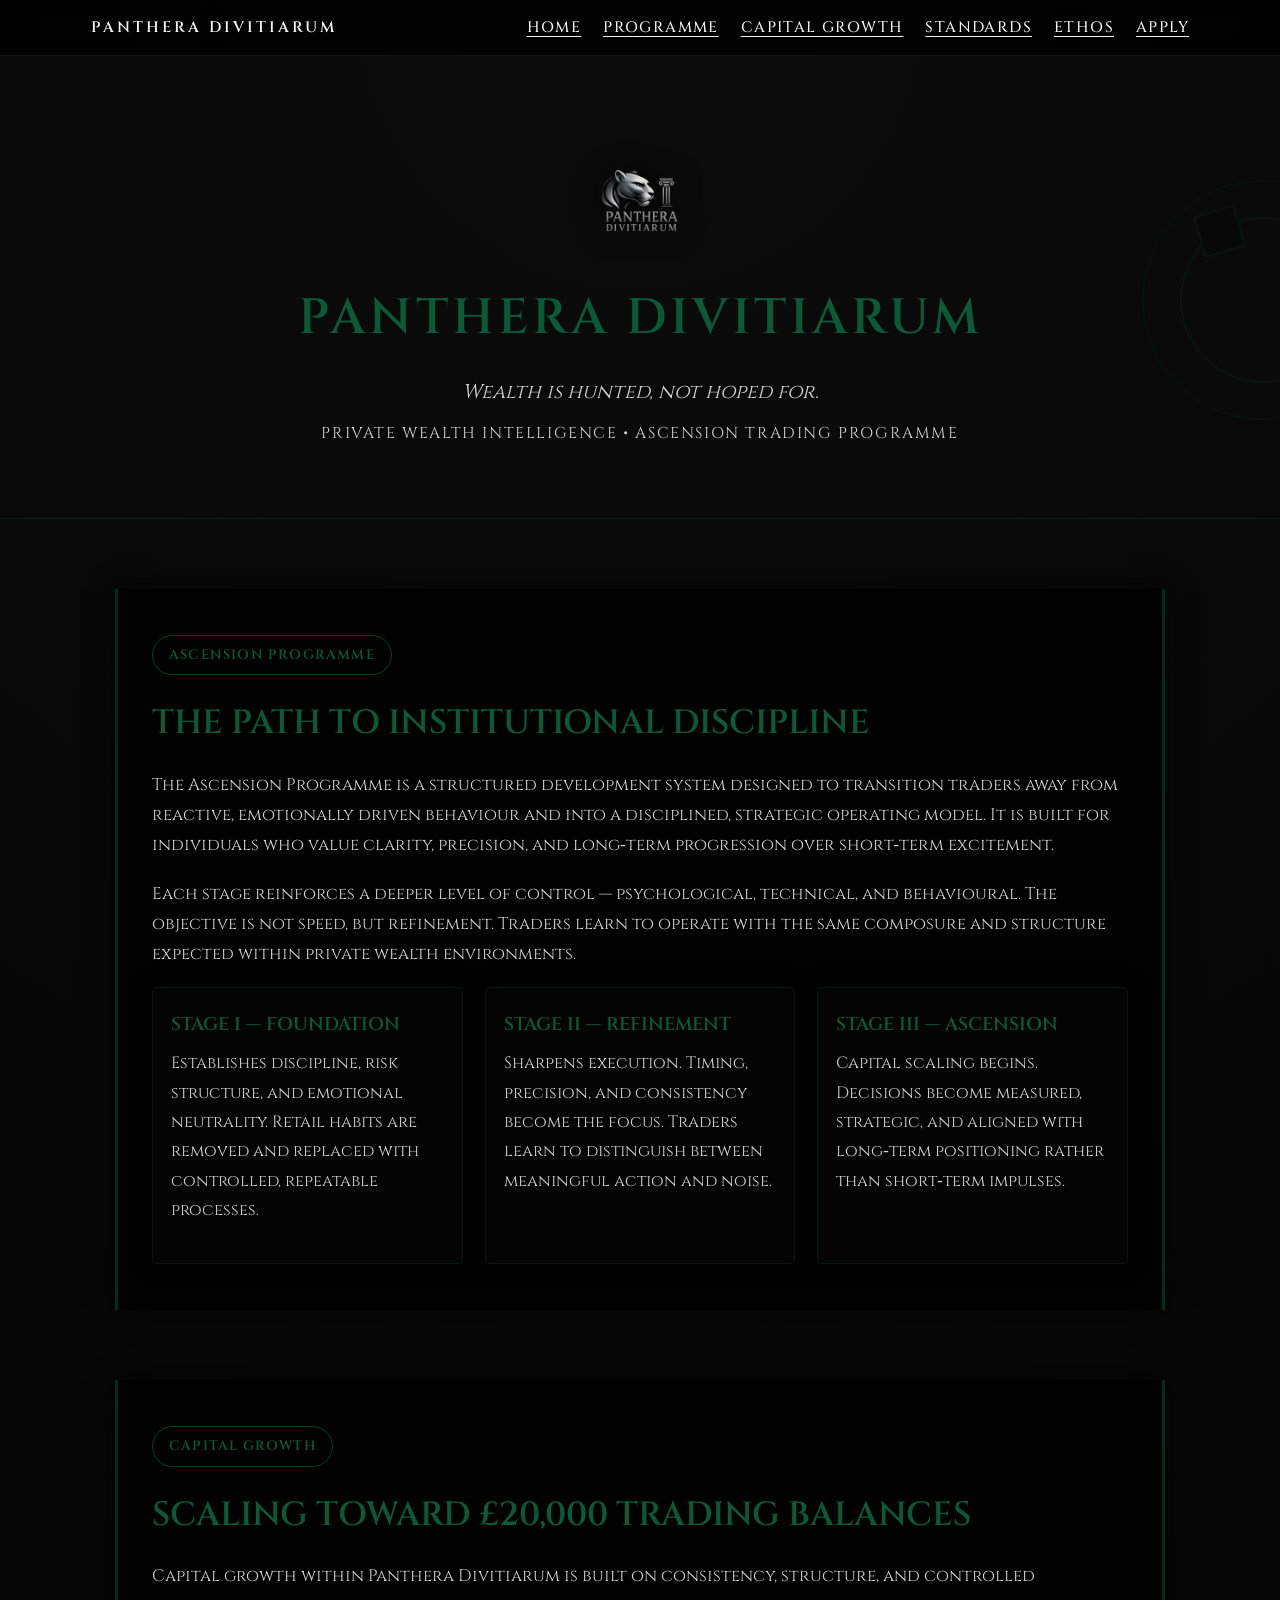
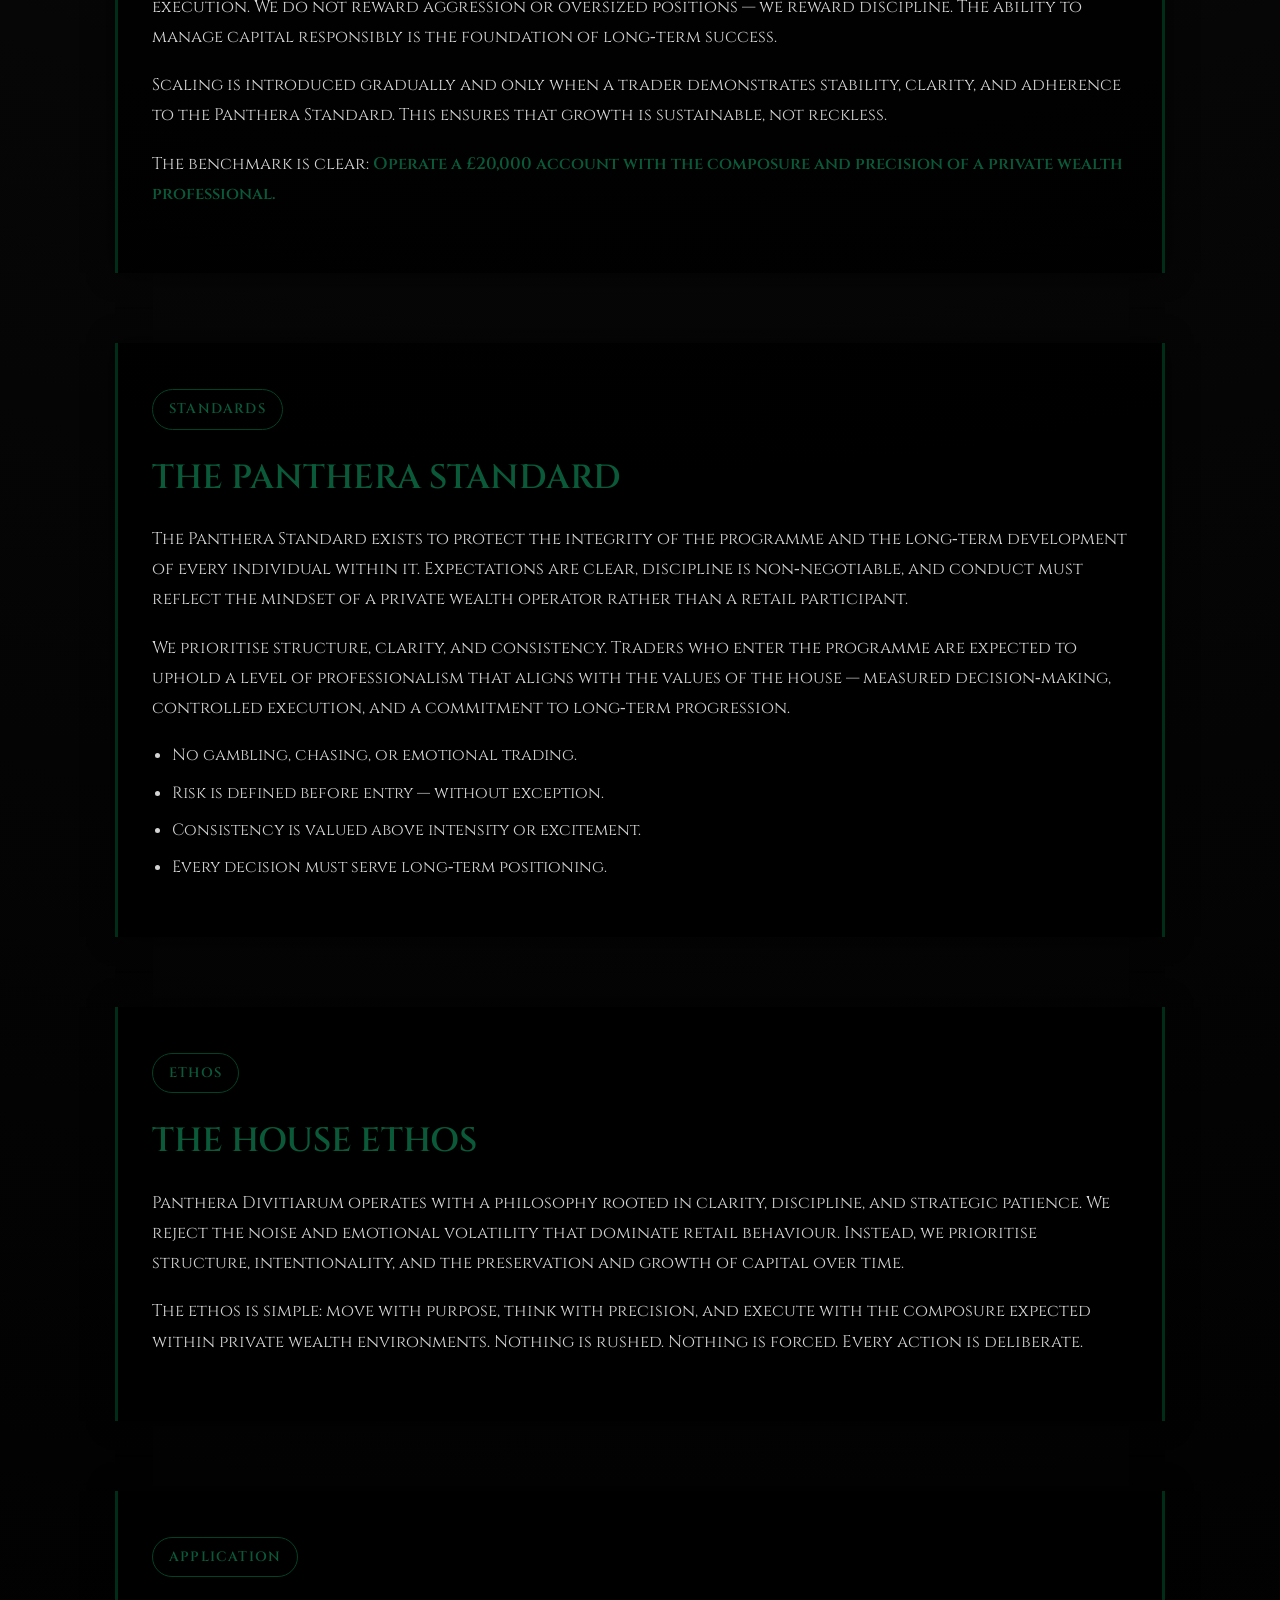
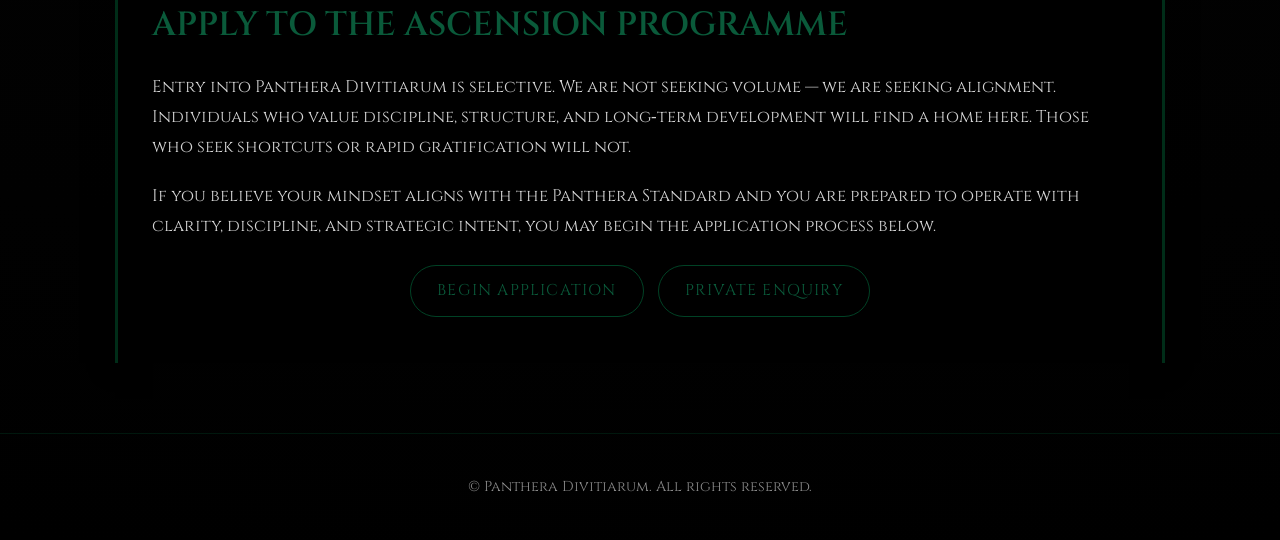
==== commit 38358c7f: "Fix HTML encoding issues and clean up structure" ====
--- a/index.html
+++ b/index.html
@@ -109,28 +109,6 @@
     }
 
     .nav-logo {
-      display: flex;
-      align-items: center;
-      gap: 10px;
-    }
-
-    .nav-logo-mark {
-      width: 26px;
-      height: 32px;
-      border-radius: 3px;
-      border: 2px solid var(--brg);
-      position: relative;
-    }
-
-    .nav-logo-mark::before {
-      content: "";
-      position: absolute;
-      inset: 4px;
-      border-radius: 2px;
-      border: 2px solid var(--brg-soft);
-    }
-
-    .nav-logo-text {
       font-size: 0.95rem;
       letter-spacing: 3px;
       color: var(--text-main);
@@ -277,48 +255,15 @@
     }
 
     .hero-logo {
-      display: inline-flex;
-      flex-direction: column;
-      align-items: center;
-      gap: 10px;
       margin-bottom: 18px;
     }
 
-    .hero-crest {
-      width: 70px;
-      height: 90px;
-      border-radius: 4px;
-      border: 2px solid var(--brg);
-      position: relative;
-      box-shadow: 0 0 14px rgba(0,0,0,0.8);
-    }
-
-    .hero-crest::before {
-      content: "";
-      position: absolute;
-      inset: 6px;
-      border-radius: 3px;
-      border: 2px solid var(--brg-soft);
-    }
-
-    .hero-crest::after {
-      content: "";
-      position: absolute;
-      width: 40%;
-      height: 32%;
-      border-radius: 50%;
-      border: 2px solid var(--brg-soft);
-      bottom: 14%;
-      left: 50%;
-      transform: translateX(-50%);
-    }
-
-    .hero-wordmark {
-      font-size: 0.95rem;
-      letter-spacing: 3px;
-      text-transform: uppercase;
-      color: var(--text-main);
-      font-weight: 600;
+    .hero-logo-img {
+      height: 110px; /* medium size */
+      width: auto;
+      display: block;
+      margin: 0 auto;
+      filter: drop-shadow(0 0 14px rgba(0,0,0,0.9));
     }
 
     h1 {
@@ -481,10 +426,7 @@
   <!-- NAVIGATION -->
   <nav class="nav">
     <div class="nav-inner">
-      <div class="nav-logo">
-        <div class="nav-logo-mark"></div>
-        <div class="nav-logo-text">Panthera Divitiarum</div>
-      </div>
+      <div class="nav-logo">Panthera Divitiarum</div>
 
       <div class="nav-links">
         <a href="#top">Home</a>
@@ -500,8 +442,7 @@
   <!-- HERO -->
   <header id="top">
     <div class="hero-logo">
-      <div class="hero-crest"></div>
-      <div class="hero-wordmark">Panthera Divitiarum</div>
+      <img src="logo.png" alt="Panthera Divitiarum crest" class="hero-logo-img">
     </div>
 
     <h1>PANTHERA DIVITIARUM</h1>
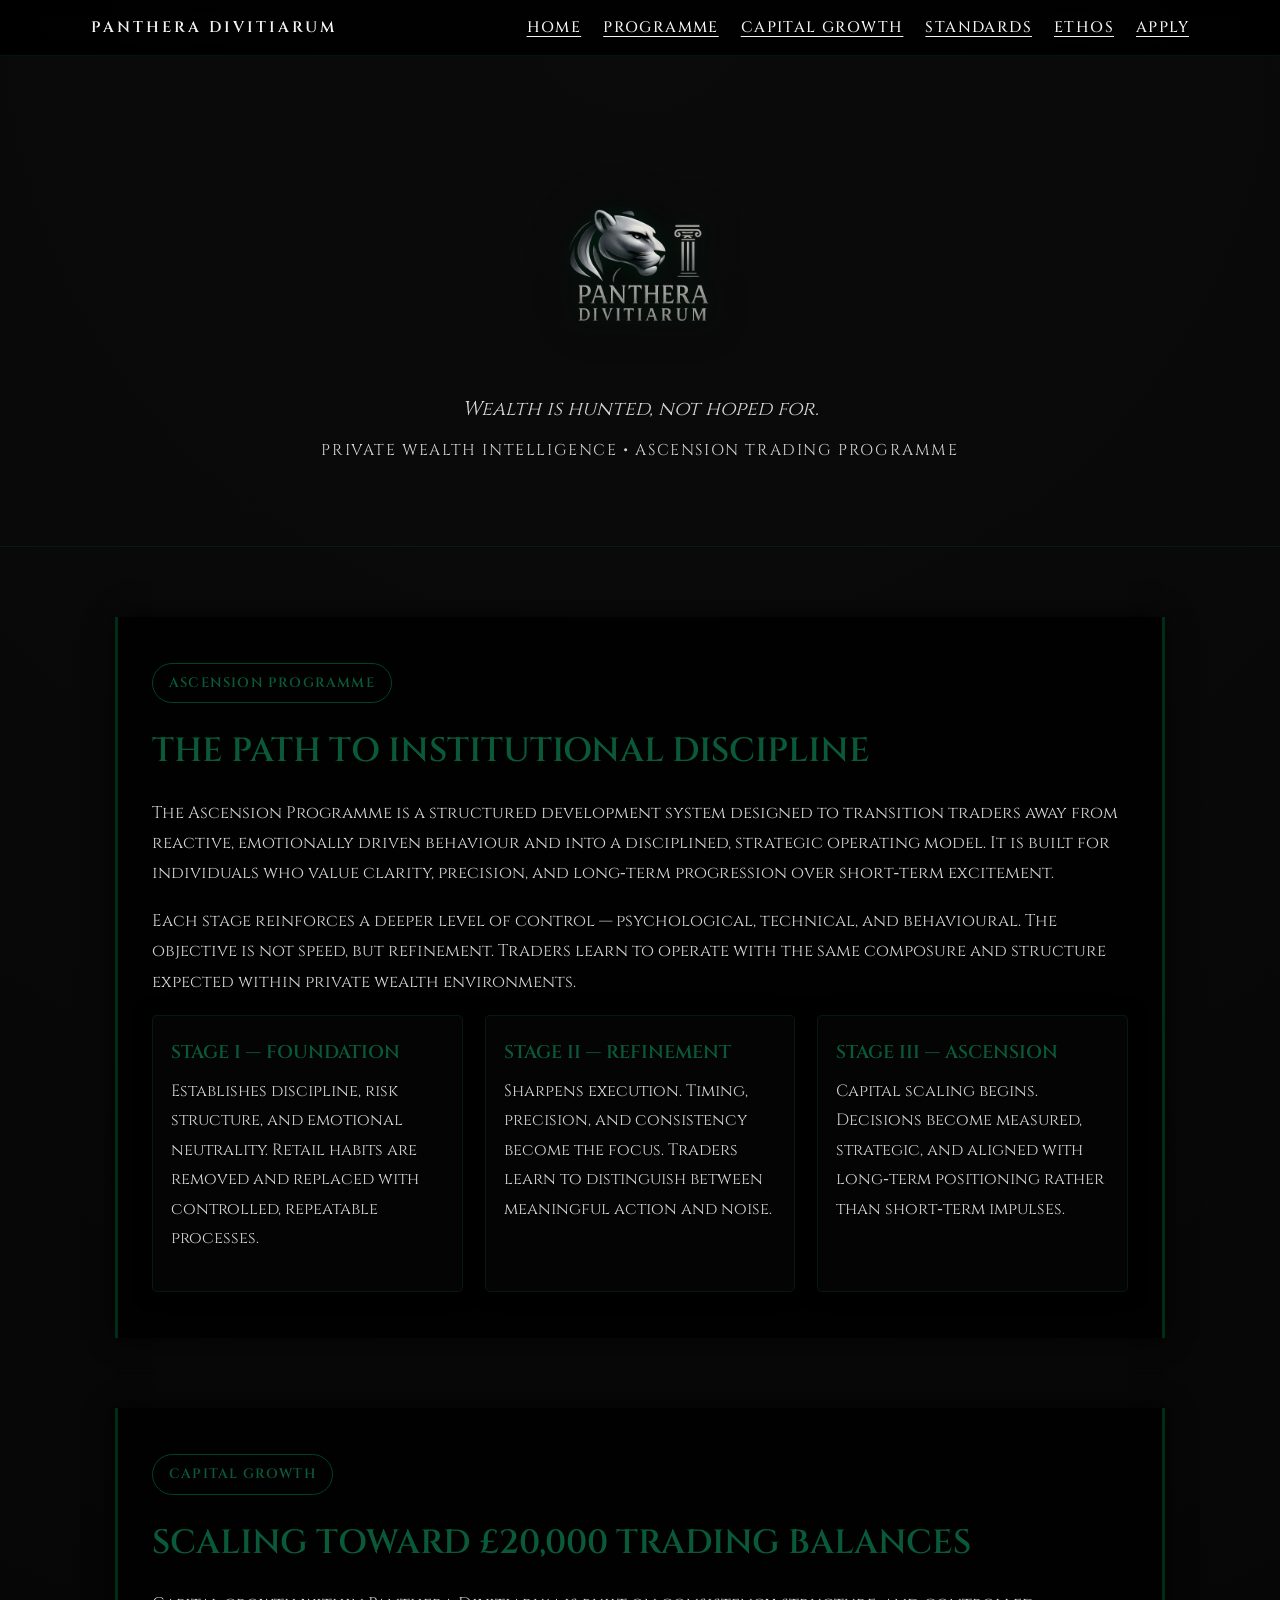
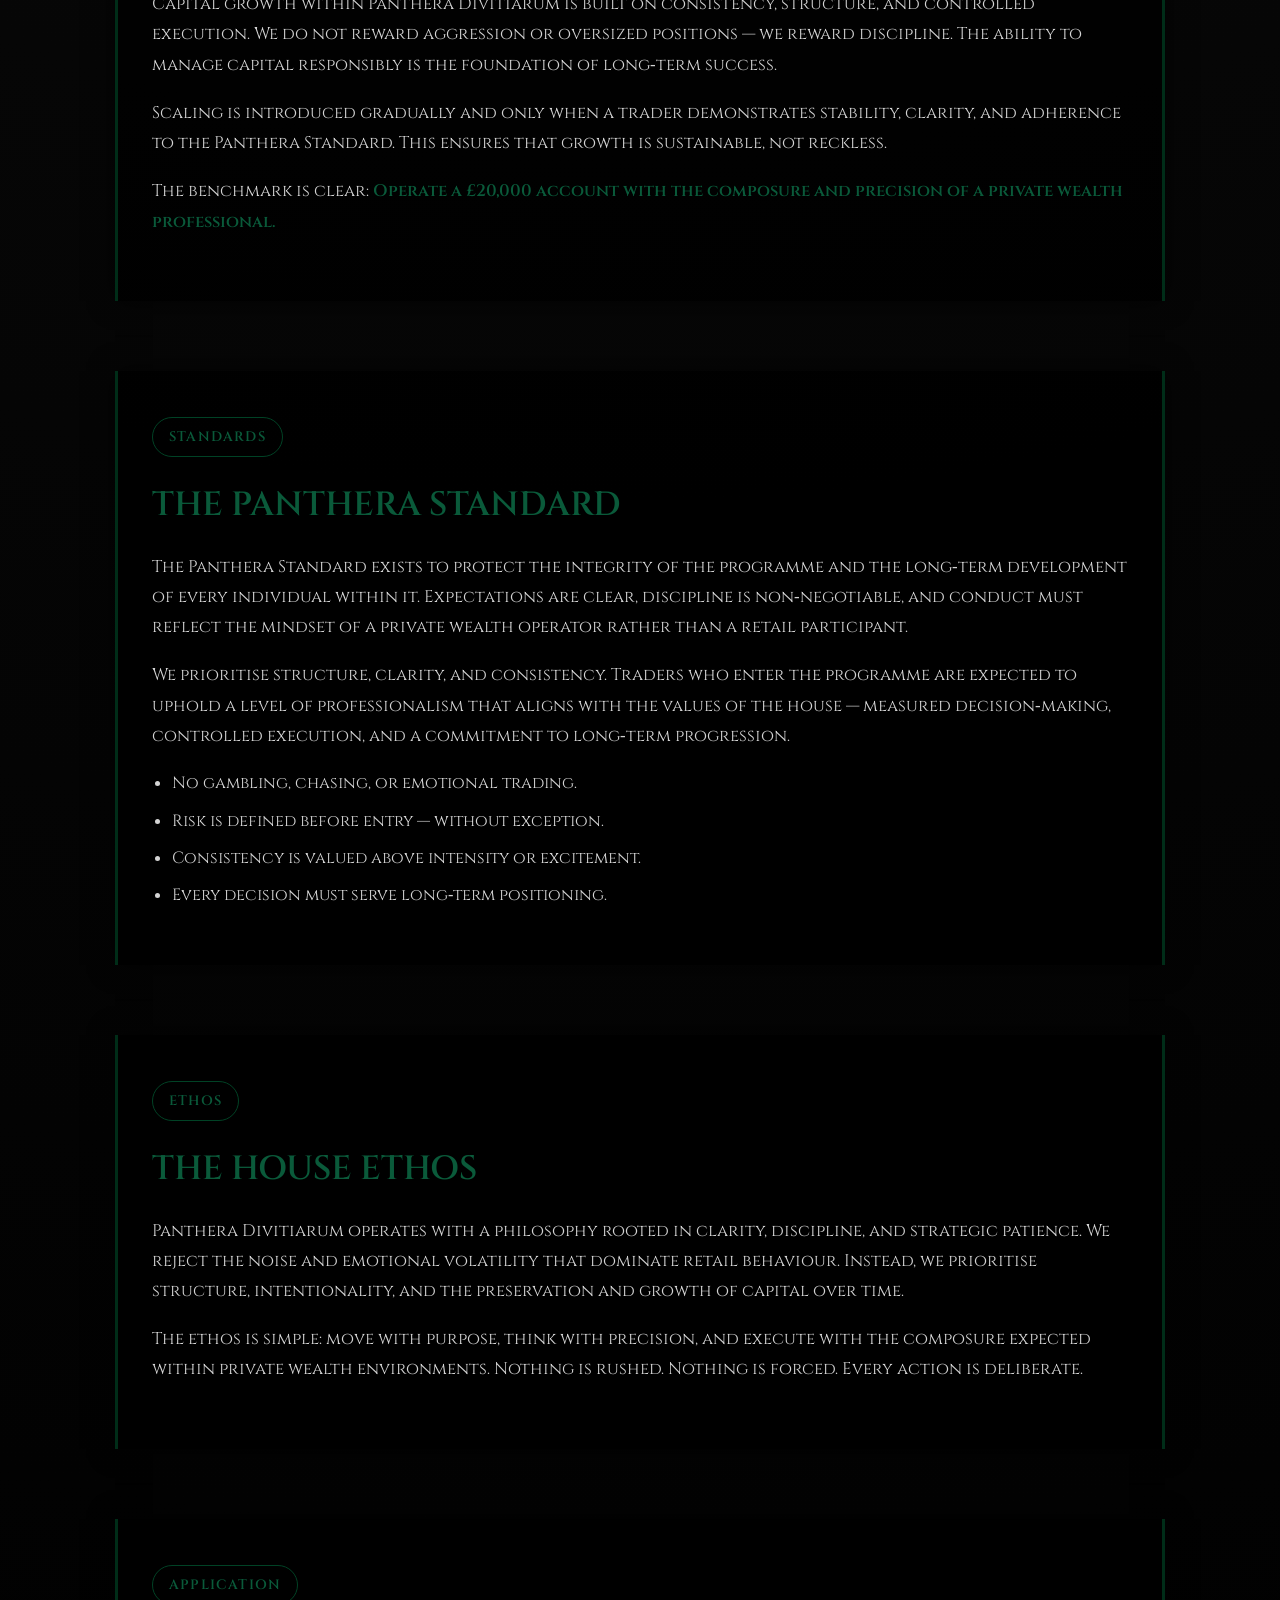
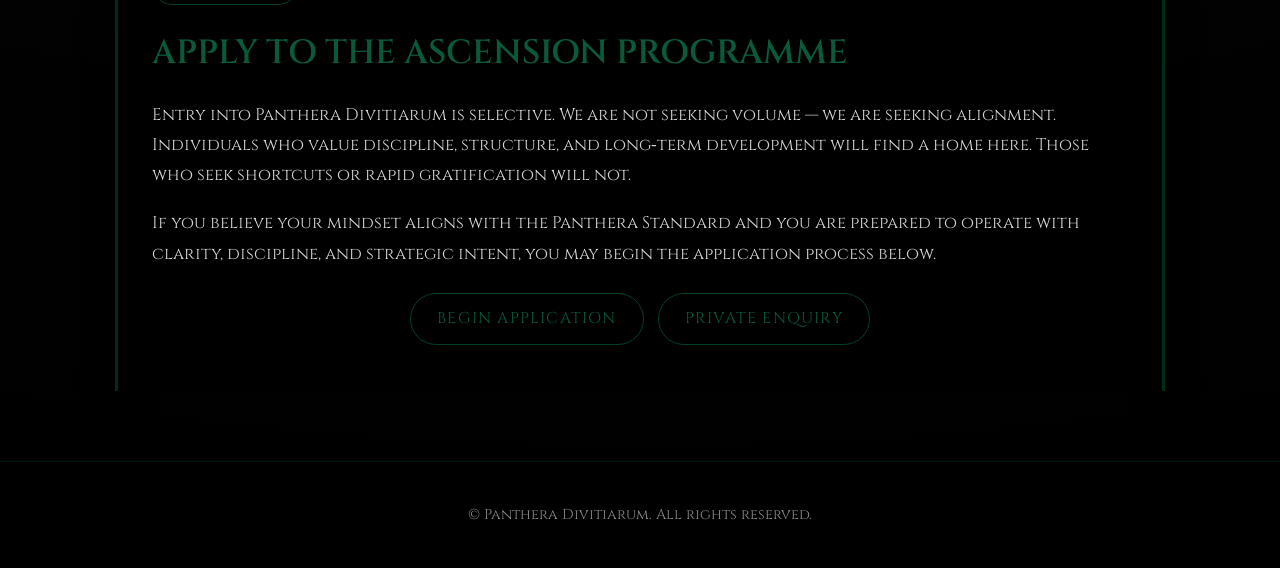
==== commit 3db1c386: "Update index.html" ====
--- a/index.html
+++ b/index.html
@@ -12,6 +12,7 @@
       --brg: #004225;
       --brg-soft: #0a5a3a;
       --brg-dark: #002d18;
+      --silver: #cfcfcf;
       --text-main: #f3f3f3;
       --text-soft: #d4d4d4;
       --border: rgba(0, 66, 37, 0.35);
@@ -34,62 +35,7 @@
       font-weight: 400;
     }
 
-    /* LOADER */
-    #loader {
-      position: fixed;
-      inset: 0;
-      background: #000;
-      display: flex;
-      align-items: center;
-      justify-content: center;
-      z-index: 9999;
-      transition: opacity 0.6s ease;
-    }
-    #loader.hidden {
-      opacity: 0;
-      pointer-events: none;
-    }
-
-    .loader-panther-head {
-      width: 150px;
-      height: 150px;
-      border: 2px solid var(--brg);
-      border-radius: 50%;
-      box-shadow: 0 0 18px var(--brg-dark);
-      animation: breatheGlow 3s ease-in-out infinite;
-      position: relative;
-    }
-
-    .loader-panther-head::before,
-    .loader-panther-head::after {
-      content: "";
-      position: absolute;
-      width: 44px;
-      height: 44px;
-      border: 2px solid var(--brg);
-      border-radius: 50%;
-      top: -20px;
-      background: #000;
-      box-shadow: 0 0 10px var(--brg-dark);
-    }
-
-    .loader-panther-head::before {
-      left: 12px;
-      transform: rotate(-16deg);
-    }
-
-    .loader-panther-head::after {
-      right: 12px;
-      transform: rotate(16deg);
-    }
-
-    @keyframes breatheGlow {
-      0% { box-shadow: 0 0 10px var(--brg-dark); transform: scale(0.98); }
-      50% { box-shadow: 0 0 20px var(--brg-soft); transform: scale(1.02); }
-      100% { box-shadow: 0 0 10px var(--brg-dark); transform: scale(0.98); }
-    }
-
-    /* NAVIGATION (REFINED) */
+    /* NAVIGATION */
     .nav {
       position: sticky;
       top: 0;
@@ -138,141 +84,21 @@
       text-decoration-thickness: 2px;
     }
 
-    /* WATERMARK (SUBTLE) */
-    .panther-watermark {
-      position: fixed;
-      width: 23vw;
-      max-width: 240px;
-      aspect-ratio: 1/1;
-      border-radius: 50%;
-      border: 2px solid var(--brg);
-      top: 20%;
-      right: -8%;
-      opacity: 0.12;
-      pointer-events: none;
-      z-index: 1;
-      display: flex;
-      align-items: center;
-      justify-content: center;
-      animation: driftPanther 40s linear infinite;
-    }
-
-    .panther-watermark-inner {
-      width: 70%;
-      height: 70%;
-      border-radius: 50%;
-      border: 2px solid var(--brg-soft);
-      position: relative;
-    }
-
-    .panther-watermark-inner::before,
-    .panther-watermark-inner::after {
-      content: "";
-      position: absolute;
-      width: 24%;
-      height: 24%;
-      border-radius: 3px;
-      border: 2px solid var(--brg-soft);
-      top: -6%;
-      background: rgba(0,0,0,0.9);
-    }
-
-    .panther-watermark-inner::before {
-      left: 10%;
-      transform: rotate(-16deg);
-    }
-
-    .panther-watermark-inner::after {
-      right: 10%;
-      transform: rotate(16deg);
-    }
-
-    @keyframes driftPanther {
-      0% { transform: translate(0,0); }
-      50% { transform: translate(-10%,8%); }
-      100% { transform: translate(0,0); }
-    }
-
-    /* FOOTPRINTS (TONED DOWN) */
-    .panther-footprint {
-      position: fixed;
-      width: 65px;
-      height: 85px;
-      opacity: 0.10;
-      pointer-events: none;
-      z-index: 1;
-    }
-
-    .panther-footprint::before,
-    .panther-footprint::after {
-      content: "";
-      position: absolute;
-      background: var(--brg);
-      border-radius: 50%;
-    }
-
-    .panther-footprint::before {
-      width: 50px;
-      height: 40px;
-      bottom: 0;
-      left: 50%;
-      transform: translateX(-50%);
-      clip-path: polygon(
-        20% 0%, 80% 0%,
-        100% 40%, 80% 100%,
-        20% 100%, 0% 40%
-      );
-    }
-
-    .panther-footprint::after {
-      width: 16px;
-      height: 20px;
-      top: 0;
-      left: 50%;
-      transform: translateX(-50%);
-      box-shadow:
-        -24px 8px 0 var(--brg),
-        0px 0px 0 var(--brg),
-        24px 8px 0 var(--brg),
-        -12px -4px 0 var(--brg),
-        12px -4px 0 var(--brg);
-    }
-
-    .walking-print {
-      animation: walkAcross 14s linear infinite;
-    }
-
-    @keyframes walkAcross {
-      0% { transform: translate(-20%,110%) rotate(8deg); }
-      100% { transform: translate(120%,-10%) rotate(20deg); }
-    }
-
-    /* HERO + SECTIONS BASE */
+    /* HERO */
     header {
       text-align: center;
-      padding: 90px 20px 70px;
+      padding: 110px 20px 80px;
       border-bottom: 1px solid var(--border);
     }
 
-    .hero-logo {
-      margin-bottom: 18px;
-    }
-
     .hero-logo-img {
-      height: 110px; /* medium size */
+      height: 200px; /* larger, dominant */
       width: auto;
       display: block;
-      margin: 0 auto;
-      filter: drop-shadow(0 0 14px rgba(0,0,0,0.9));
-    }
-
-    h1 {
-      font-size: 3.1rem;
-      color: var(--brg-soft);
-      letter-spacing: 4px;
-      text-transform: uppercase;
-      font-weight: 600;
-      margin-bottom: 10px;
+      margin: 0 auto 25px auto;
+      filter:
+        drop-shadow(0 0 10px rgba(0,66,37,0.45))
+        drop-shadow(0 0 18px rgba(0,0,0,0.9));
     }
 
     .tagline {
@@ -290,6 +116,7 @@
       color: var(--text-soft);
     }
 
+    /* SECTIONS */
     .section-wrapper {
       max-width: 1050px;
       margin: 70px auto;
@@ -407,21 +234,6 @@
   </style>
 </head>
 <body>
-
-  <!-- LOADER -->
-  <div id="loader">
-    <div class="loader-panther-head"></div>
-  </div>
-
-  <!-- WATERMARK -->
-  <div class="panther-watermark">
-    <div class="panther-watermark-inner"></div>
-  </div>
-
-  <!-- FOOTPRINTS (SUBTLE) -->
-  <div class="panther-footprint walking-print" style="top: 22%; left: -20%; animation-delay: 0s;"></div>
-  <div class="panther-footprint walking-print" style="top: 48%; left: -25%; animation-delay: 4s;"></div>
-  <div class="panther-footprint walking-print" style="top: 72%; left: -30%; animation-delay: 8s;"></div>
 
   <!-- NAVIGATION -->
   <nav class="nav">
@@ -441,11 +253,7 @@
 
   <!-- HERO -->
   <header id="top">
-    <div class="hero-logo">
-      <img src="logo.png" alt="Panthera Divitiarum crest" class="hero-logo-img">
-    </div>
-
-    <h1>PANTHERA DIVITIARUM</h1>
+    <img src="logo.png" alt="Panthera Divitiarum Crest" class="hero-logo-img">
 
     <p class="tagline">Wealth is hunted, not hoped for.</p>
 
@@ -592,20 +400,5 @@
     <p>© Panthera Divitiarum. All rights reserved.</p>
   </footer>
 
-  <!-- LOADER FADE OUT -->
-  <script>
-    window.addEventListener('load', function () {
-      const loader = document.getElementById('loader');
-      if (!loader) return;
-
-      setTimeout(function () {
-        loader.classList.add('hidden');
-        setTimeout(function () {
-          loader.style.display = 'none';
-        }, 700);
-      }, 1400);
-    });
-  </script>
-
 </body>
 </html>
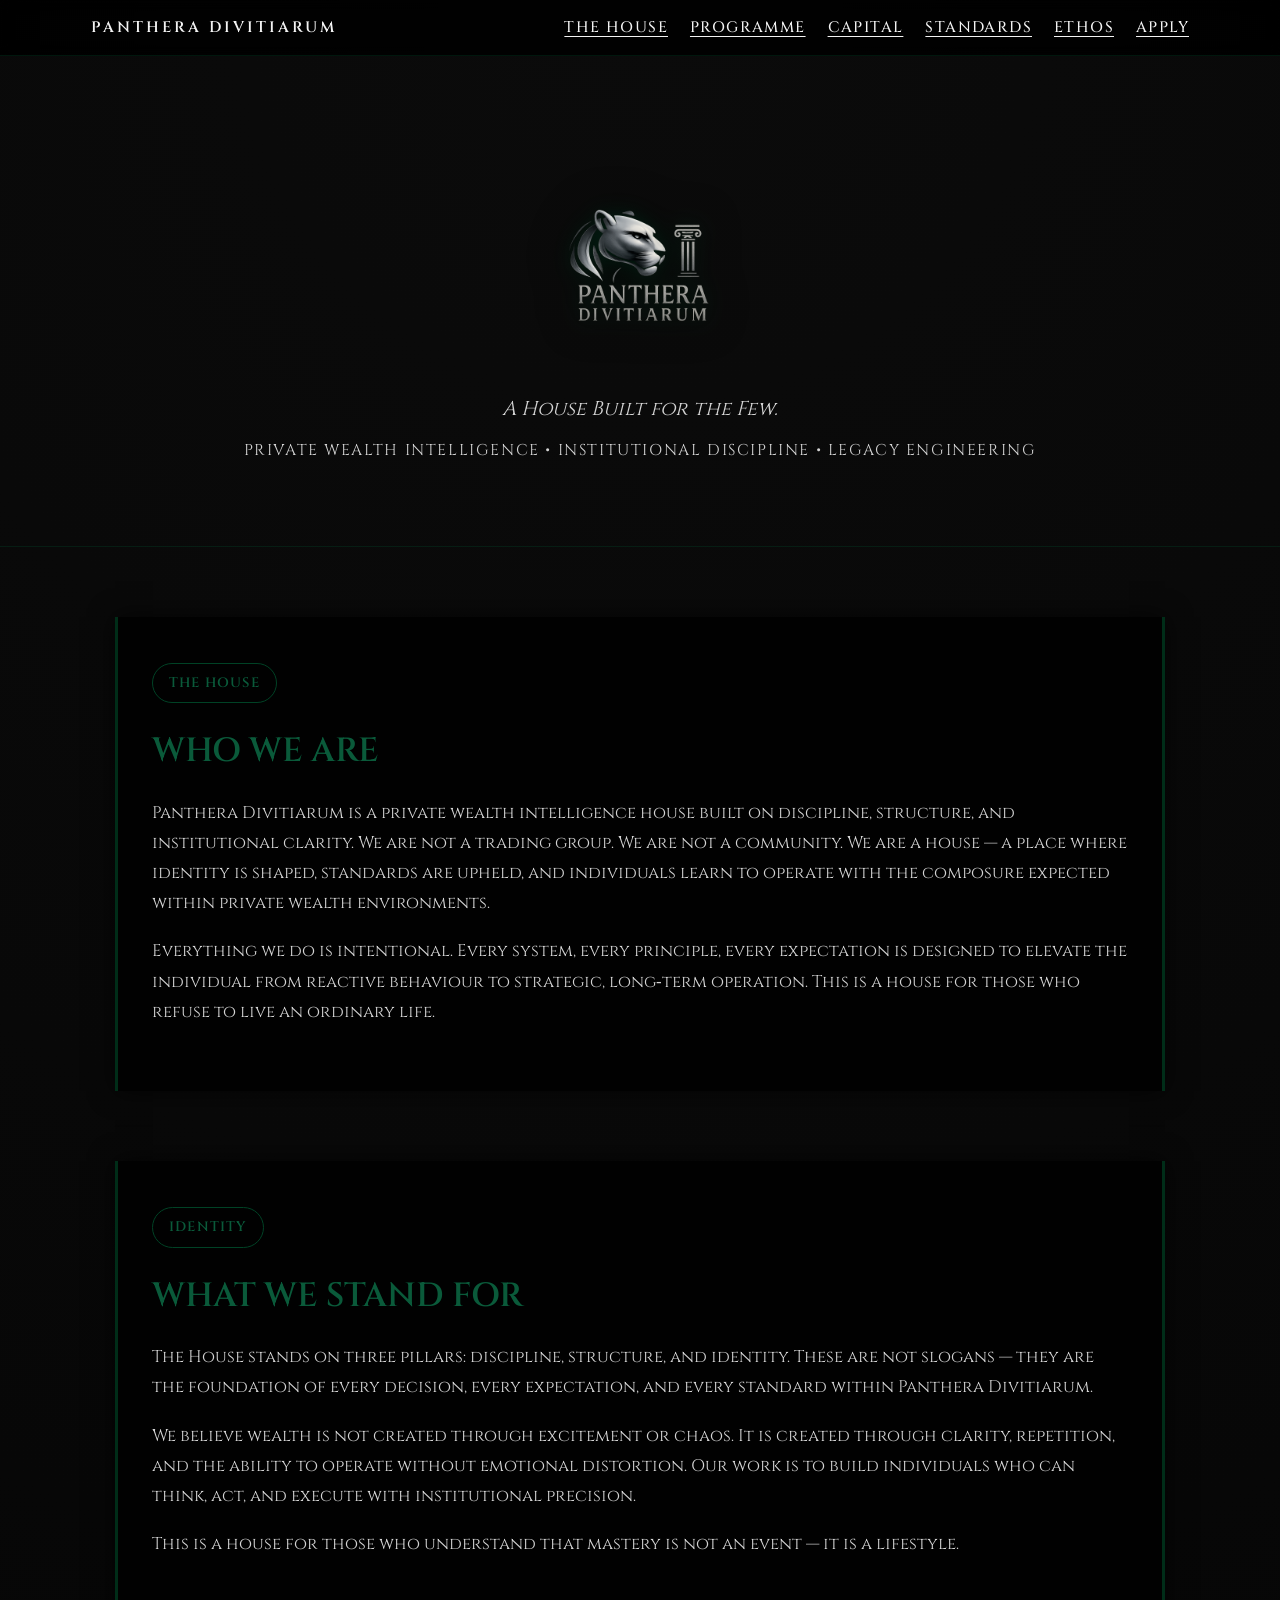
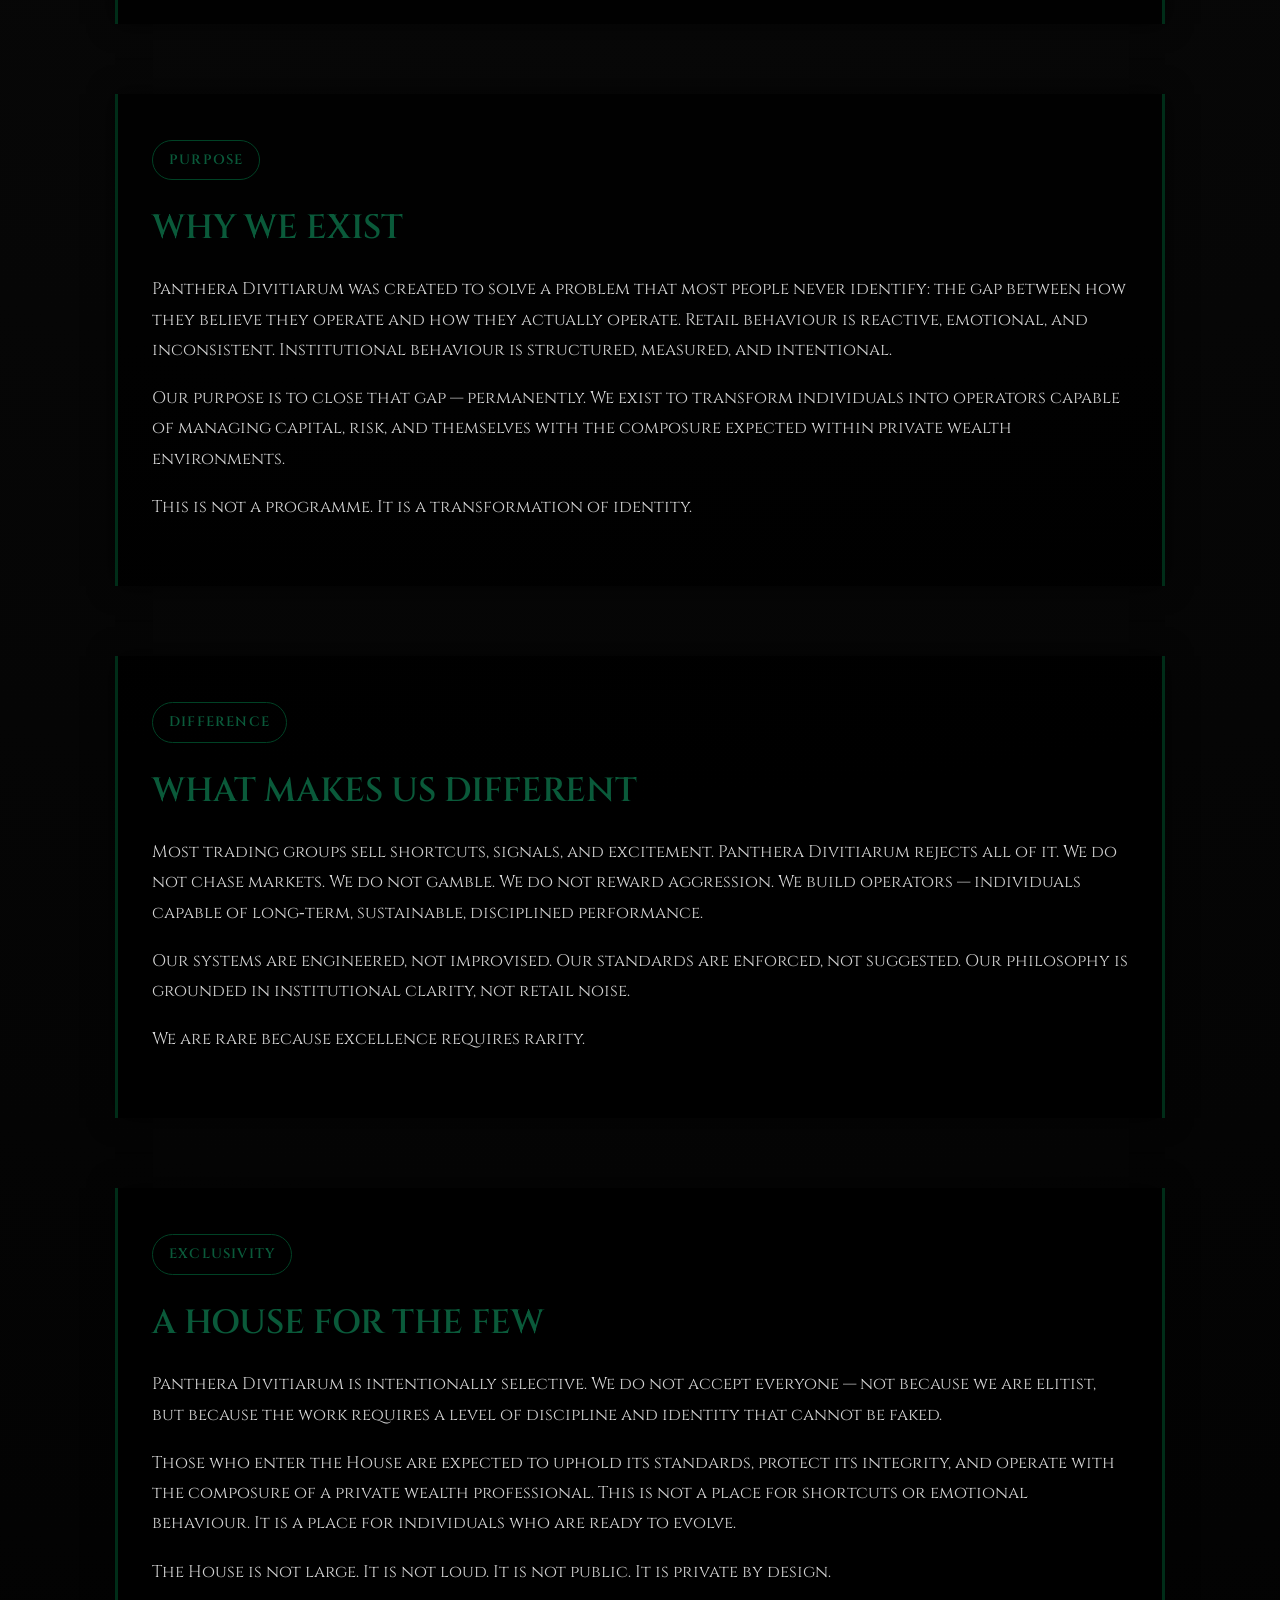
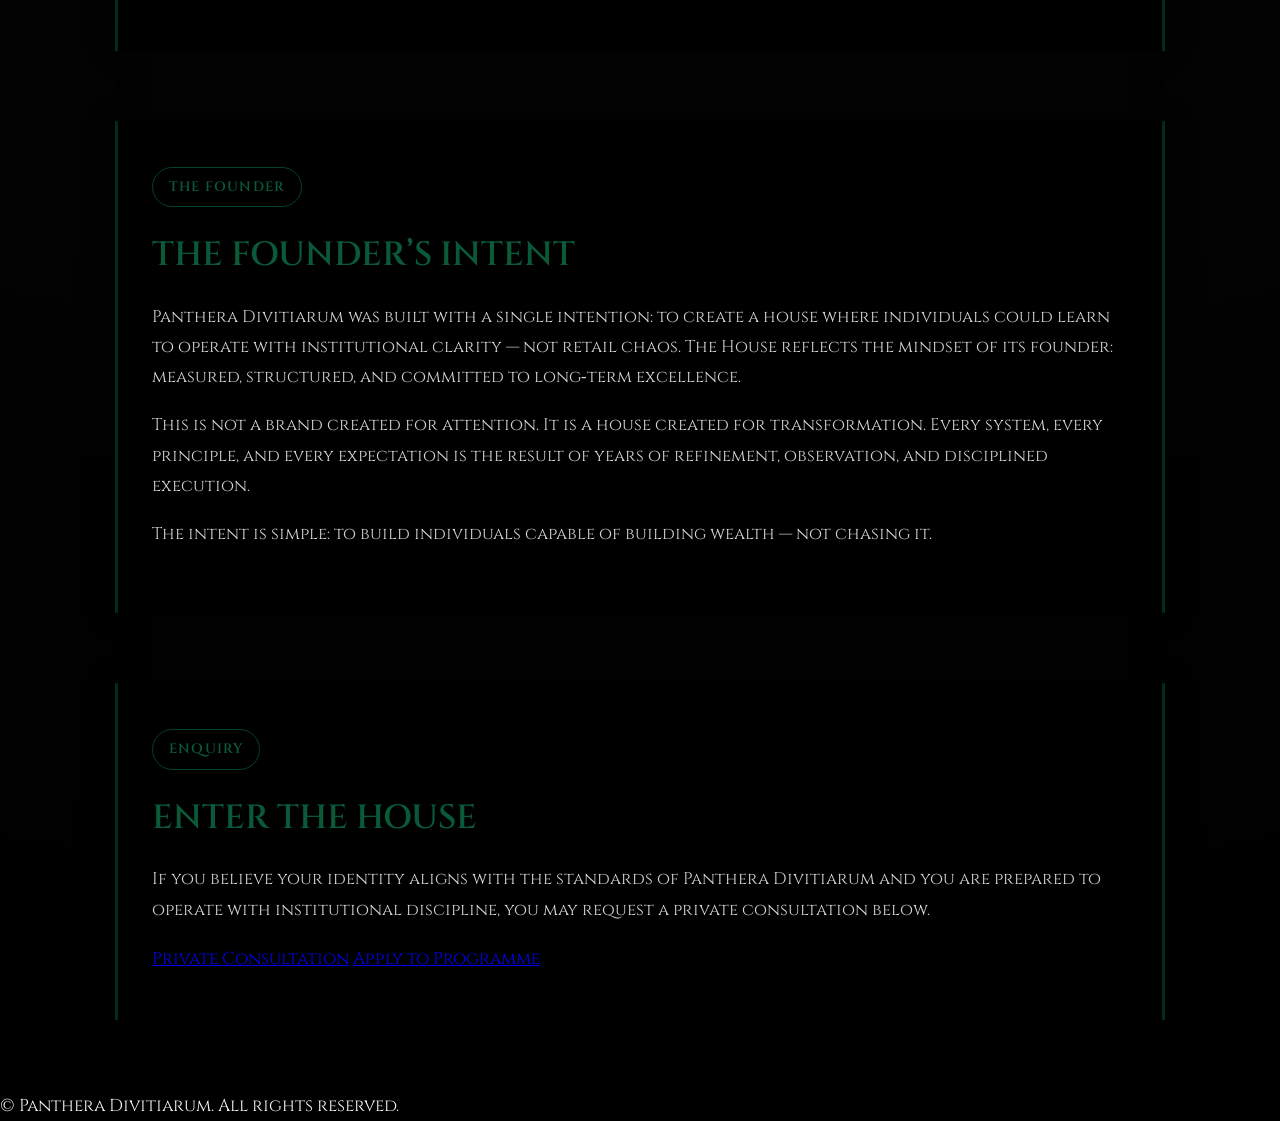
==== commit e3d64745: "Revise index.html with new content and structure The title was updated and sections were added to pr" ====
--- a/index.html
+++ b/index.html
@@ -3,7 +3,7 @@
 <head>
   <meta charset="UTF-8" />
   <meta name="viewport" content="width=device-width, initial-scale=1.0" />
-  <title>Panthera Divitiarum — Ascension Programme</title>
+  <title>Panthera Divitiarum — The House</title>
 
   <link href="https://fonts.googleapis.com/css2?family=Cinzel:wght@400;600;700&display=swap" rel="stylesheet">
 
@@ -92,7 +92,7 @@
     }
 
     .hero-logo-img {
-      height: 200px; /* larger, dominant */
+      height: 200px;
       width: auto;
       display: block;
       margin: 0 auto 25px auto;
@@ -154,85 +154,9 @@
       font-weight: 600;
       letter-spacing: 1.2px;
     }
-
-    .stage-grid {
-      display: grid;
-      grid-template-columns: repeat(auto-fit, minmax(260px,1fr));
-      gap: 22px;
-      margin-top: 18px;
-    }
-
-    .stage-card {
-      border: 1px solid var(--border);
-      padding: 20px 18px;
-      border-radius: 5px;
-      background: rgba(5,5,5,0.92);
-      box-shadow: 0 0 18px rgba(0,0,0,0.6);
-    }
-
-    .stage-card h3 {
-      font-size: 1.15rem;
-      color: var(--brg-soft);
-      margin-bottom: 8px;
-      font-weight: 600;
-      text-transform: uppercase;
-    }
-
-    .stage-card p {
-      font-size: 1.02rem;
-      color: var(--text-soft);
-      font-weight: 400;
-    }
-
-    .ethos-list {
-      padding-left: 20px;
-      margin-top: 10px;
-      font-size: 1.02rem;
-      color: var(--text-soft);
-    }
-
-    .ethos-list li {
-      margin-bottom: 8px;
-    }
-
-    .cta-block {
-      text-align: center;
-      margin-top: 24px;
-    }
-
-    .cta-btn {
-      display: inline-block;
-      padding: 11px 26px;
-      border-radius: 999px;
-      border: 1px solid var(--brg);
-      color: var(--brg-soft);
-      text-decoration: none;
-      font-size: 0.98rem;
-      text-transform: uppercase;
-      letter-spacing: 1.2px;
-      background: rgba(0,0,0,0.8);
-      transition: 0.2s ease;
-    }
-
-    .cta-btn + .cta-btn {
-      margin-left: 10px;
-    }
-
-    .cta-btn:hover {
-      background: var(--brg);
-      color: #fff;
-    }
-
-    footer {
-      text-align: center;
-      padding: 40px 20px;
-      font-size: 0.9rem;
-      color: #8a8a8a;
-      border-top: 1px solid var(--border);
-      margin-top: 70px;
-    }
   </style>
 </head>
+
 <body>
 
   <!-- NAVIGATION -->
@@ -241,12 +165,12 @@
       <div class="nav-logo">Panthera Divitiarum</div>
 
       <div class="nav-links">
-        <a href="#top">Home</a>
-        <a href="#programme">Programme</a>
-        <a href="#capital">Capital Growth</a>
-        <a href="#standards">Standards</a>
-        <a href="#ethos">Ethos</a>
-        <a href="#apply">Apply</a>
+        <a href="the-house.html">The House</a>
+        <a href="index.html#programme">Programme</a>
+        <a href="index.html#capital">Capital</a>
+        <a href="index.html#standards">Standards</a>
+        <a href="index.html#ethos">Ethos</a>
+        <a href="index.html#apply">Apply</a>
       </div>
     </div>
   </nav>
@@ -255,143 +179,149 @@
   <header id="top">
     <img src="logo.png" alt="Panthera Divitiarum Crest" class="hero-logo-img">
 
-    <p class="tagline">Wealth is hunted, not hoped for.</p>
+    <p class="tagline">A House Built for the Few.</p>
 
     <p class="subtag">
-      Private Wealth Intelligence • Ascension Trading Programme
+      Private Wealth Intelligence • Institutional Discipline • Legacy Engineering
     </p>
   </header>
 
-  <!-- PROGRAMME -->
-  <section id="programme" class="section-wrapper">
-    <span class="pill">Ascension Programme</span>
-    <h2>The Path to Institutional Discipline</h2>
-
-    <p>
-      The Ascension Programme is a structured development system designed to transition traders away from reactive,
-      emotionally driven behaviour and into a disciplined, strategic operating model. It is built for individuals who
-      value clarity, precision, and long‑term progression over short‑term excitement.
-    </p>
-
-    <p>
-      Each stage reinforces a deeper level of control — psychological, technical, and behavioural. The objective is not
-      speed, but refinement. Traders learn to operate with the same composure and structure expected within private
-      wealth environments.
-    </p>
-
-    <div class="stage-grid">
-
-      <div class="stage-card">
-        <h3>Stage I — Foundation</h3>
-        <p>
-          Establishes discipline, risk structure, and emotional neutrality. Retail habits are removed and replaced with
-          controlled, repeatable processes.
-        </p>
-      </div>
-
-      <div class="stage-card">
-        <h3>Stage II — Refinement</h3>
-        <p>
-          Sharpens execution. Timing, precision, and consistency become the focus. Traders learn to distinguish between
-          meaningful action and noise.
-        </p>
-      </div>
-
-      <div class="stage-card">
-        <h3>Stage III — Ascension</h3>
-        <p>
-          Capital scaling begins. Decisions become measured, strategic, and aligned with long‑term positioning rather
-          than short‑term impulses.
-        </p>
-      </div>
-
-    </div>
-  </section>
-
-  <!-- CAPITAL GROWTH -->
-  <section id="capital" class="section-wrapper">
-    <span class="pill">Capital Growth</span>
-    <h2>Scaling Toward £20,000 Trading Balances</h2>
-
-    <p>
-      Capital growth within Panthera Divitiarum is built on consistency, structure, and controlled execution. We do not
-      reward aggression or oversized positions — we reward discipline. The ability to manage capital responsibly is the
-      foundation of long‑term success.
-    </p>
-
-    <p>
-      Scaling is introduced gradually and only when a trader demonstrates stability, clarity, and adherence to the
-      Panthera Standard. This ensures that growth is sustainable, not reckless.
-    </p>
-
-    <p>
-      The benchmark is clear:
-      <strong style="color: var(--brg-soft); font-weight: 600;">
-        Operate a £20,000 account with the composure and precision of a private wealth professional.
-      </strong>
-    </p>
-  </section>
-    <!-- STANDARDS -->
-  <section id="standards" class="section-wrapper">
-    <span class="pill">Standards</span>
-    <h2>The Panthera Standard</h2>
-
-    <p>
-      The Panthera Standard exists to protect the integrity of the programme and the long‑term development of every
-      individual within it. Expectations are clear, discipline is non‑negotiable, and conduct must reflect the mindset
-      of a private wealth operator rather than a retail participant.
-    </p>
-
-    <p>
-      We prioritise structure, clarity, and consistency. Traders who enter the programme are expected to uphold a level
-      of professionalism that aligns with the values of the house — measured decision‑making, controlled execution, and
-      a commitment to long‑term progression.
-    </p>
-
-    <ul class="ethos-list">
-      <li>No gambling, chasing, or emotional trading.</li>
-      <li>Risk is defined before entry — without exception.</li>
-      <li>Consistency is valued above intensity or excitement.</li>
-      <li>Every decision must serve long‑term positioning.</li>
-    </ul>
-  </section>
-
-  <!-- ETHOS -->
-  <section id="ethos" class="section-wrapper">
-    <span class="pill">Ethos</span>
-    <h2>The House Ethos</h2>
-
-    <p>
-      Panthera Divitiarum operates with a philosophy rooted in clarity, discipline, and strategic patience. We reject
-      the noise and emotional volatility that dominate retail behaviour. Instead, we prioritise structure, intentionality,
-      and the preservation and growth of capital over time.
-    </p>
-
-    <p>
-      The ethos is simple: move with purpose, think with precision, and execute with the composure expected within
-      private wealth environments. Nothing is rushed. Nothing is forced. Every action is deliberate.
-    </p>
-  </section>
-
-  <!-- APPLY -->
-  <section id="apply" class="section-wrapper">
-    <span class="pill">Application</span>
-    <h2>Apply to the Ascension Programme</h2>
-
-    <p>
-      Entry into Panthera Divitiarum is selective. We are not seeking volume — we are seeking alignment. Individuals who
-      value discipline, structure, and long‑term development will find a home here. Those who seek shortcuts or rapid
-      gratification will not.
-    </p>
-
-    <p>
-      If you believe your mindset aligns with the Panthera Standard and you are prepared to operate with clarity,
-      discipline, and strategic intent, you may begin the application process below.
+  <!-- SECTION 1 — WHO WE ARE -->
+  <section class="section-wrapper">
+    <span class="pill">The House</span>
+    <h2>Who We Are</h2>
+
+    <p>
+      Panthera Divitiarum is a private wealth intelligence house built on discipline, structure, and institutional
+      clarity. We are not a trading group. We are not a community. We are a house — a place where identity is shaped,
+      standards are upheld, and individuals learn to operate with the composure expected within private wealth
+      environments.
+    </p>
+
+    <p>
+      Everything we do is intentional. Every system, every principle, every expectation is designed to elevate the
+      individual from reactive behaviour to strategic, long‑term operation. This is a house for those who refuse to
+      live an ordinary life.
+    </p>
+  </section>
+    <!-- SECTION 2 — WHAT WE STAND FOR -->
+  <section class="section-wrapper">
+    <span class="pill">Identity</span>
+    <h2>What We Stand For</h2>
+
+    <p>
+      The House stands on three pillars: discipline, structure, and identity. These are not slogans — they are the
+      foundation of every decision, every expectation, and every standard within Panthera Divitiarum.
+    </p>
+
+    <p>
+      We believe wealth is not created through excitement or chaos. It is created through clarity, repetition, and
+      the ability to operate without emotional distortion. Our work is to build individuals who can think, act, and
+      execute with institutional precision.
+    </p>
+
+    <p>
+      This is a house for those who understand that mastery is not an event — it is a lifestyle.
+    </p>
+  </section>
+
+  <!-- SECTION 3 — WHY WE EXIST -->
+  <section class="section-wrapper">
+    <span class="pill">Purpose</span>
+    <h2>Why We Exist</h2>
+
+    <p>
+      Panthera Divitiarum was created to solve a problem that most people never identify: the gap between how they
+      believe they operate and how they actually operate. Retail behaviour is reactive, emotional, and inconsistent.
+      Institutional behaviour is structured, measured, and intentional.
+    </p>
+
+    <p>
+      Our purpose is to close that gap — permanently. We exist to transform individuals into operators capable of
+      managing capital, risk, and themselves with the composure expected within private wealth environments.
+    </p>
+
+    <p>
+      This is not a programme. It is a transformation of identity.
+    </p>
+  </section>
+
+  <!-- SECTION 4 — WHAT MAKES US DIFFERENT -->
+  <section class="section-wrapper">
+    <span class="pill">Difference</span>
+    <h2>What Makes Us Different</h2>
+
+    <p>
+      Most trading groups sell shortcuts, signals, and excitement. Panthera Divitiarum rejects all of it. We do not
+      chase markets. We do not gamble. We do not reward aggression. We build operators — individuals capable of
+      long‑term, sustainable, disciplined performance.
+    </p>
+
+    <p>
+      Our systems are engineered, not improvised. Our standards are enforced, not suggested. Our philosophy is
+      grounded in institutional clarity, not retail noise.
+    </p>
+
+    <p>
+      We are rare because excellence requires rarity.
+    </p>
+  </section>
+
+  <!-- SECTION 5 — EXCLUSIVITY -->
+  <section class="section-wrapper">
+    <span class="pill">Exclusivity</span>
+    <h2>A House for the Few</h2>
+
+    <p>
+      Panthera Divitiarum is intentionally selective. We do not accept everyone — not because we are elitist, but
+      because the work requires a level of discipline and identity that cannot be faked.
+    </p>
+
+    <p>
+      Those who enter the House are expected to uphold its standards, protect its integrity, and operate with the
+      composure of a private wealth professional. This is not a place for shortcuts or emotional behaviour. It is a
+      place for individuals who are ready to evolve.
+    </p>
+
+    <p>
+      The House is not large. It is not loud. It is not public. It is private by design.
+    </p>
+  </section>
+
+  <!-- SECTION 6 — FOUNDER'S INTENT -->
+  <section class="section-wrapper">
+    <span class="pill">The Founder</span>
+    <h2>The Founder’s Intent</h2>
+
+    <p>
+      Panthera Divitiarum was built with a single intention: to create a house where individuals could learn to
+      operate with institutional clarity — not retail chaos. The House reflects the mindset of its founder: measured,
+      structured, and committed to long‑term excellence.
+    </p>
+
+    <p>
+      This is not a brand created for attention. It is a house created for transformation. Every system, every
+      principle, and every expectation is the result of years of refinement, observation, and disciplined execution.
+    </p>
+
+    <p>
+      The intent is simple: to build individuals capable of building wealth — not chasing it.
+    </p>
+  </section>
+
+  <!-- CTA -->
+  <section class="section-wrapper">
+    <span class="pill">Enquiry</span>
+    <h2>Enter the House</h2>
+
+    <p>
+      If you believe your identity aligns with the standards of Panthera Divitiarum and you are prepared to operate
+      with institutional discipline, you may request a private consultation below.
     </p>
 
     <div class="cta-block">
-      <a href="apply.html" class="cta-btn">Begin Application</a>
-      <a href="mailto:contact@pantheradivitiarum.com" class="cta-btn">Private Enquiry</a>
+      <a href="mailto:contact@pantheradivitiarum.com" class="cta-btn">Private Consultation</a>
+      <a href="index.html#apply" class="cta-btn">Apply to Programme</a>
     </div>
   </section>
 
